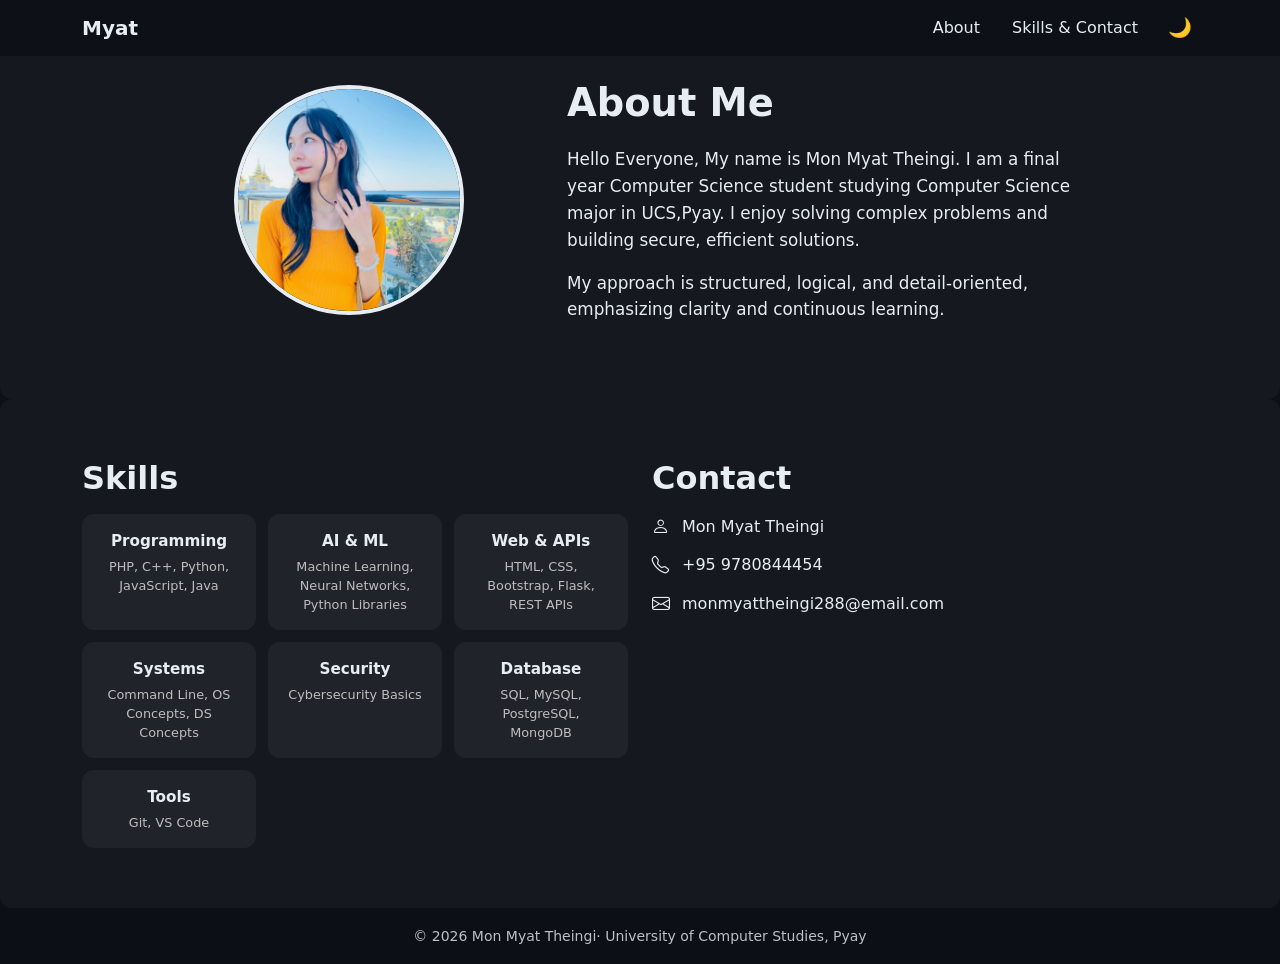
==== index.html @ f65cbb3e "Add files via upload" ====
<!DOCTYPE html>
<html lang="en">
<head>
  <meta charset="UTF-8" />
  <meta name="viewport" content="width=device-width, initial-scale=1.0"/>
  <title>Myat</title>

  <!-- Bootstrap -->
  <link href="https://cdn.jsdelivr.net/npm/bootstrap@5.3.2/dist/css/bootstrap.min.css" rel="stylesheet">

  <!-- Icons -->
  <link href="https://cdn.jsdelivr.net/npm/bootstrap-icons/font/bootstrap-icons.css" rel="stylesheet">

  <!-- Custom CSS -->
  <link rel="stylesheet" href="style.css">
</head>

<body class="dark-mode">

<!-- NAVBAR -->
<nav class="navbar navbar-expand-lg fixed-top">
  <div class="container">
    <a class="navbar-brand fw-semibold" href="#">Myat</a>

    <button class="navbar-toggler" data-bs-toggle="collapse" data-bs-target="#navMenu">
      <span class="navbar-toggler-icon"></span>
    </button>

    <div class="collapse navbar-collapse" id="navMenu">
      <ul class="navbar-nav ms-auto align-items-center gap-3">
        <li class="nav-item"><a class="nav-link" href="#about">About</a></li>
        <li class="nav-item"><a class="nav-link" href="#skills-contact">Skills & Contact</a></li>
        <li class="nav-item">
          <button class="theme-btn" id="themeToggle">🌙</button>
        </li>
      </ul>
    </div>
  </div>
</nav>

<!-- ABOUT -->
<section id="about" class="section-padding first-section subtle-section">
  <div class="container">
    <div class="row justify-content-center align-items-center g-5">
      <div class="col-md-4 text-center fade-in">
        <img 
  src="1.jpg" 
  srcset="assets/profile@2x.jpg 2x, assets/profile@3x.jpg 3x"
  alt="Profile" 
  class="profile-img">

       
      </div>

      <div class="col-md-6 fade-in delay-1">
        <h1 class="main-title">About Me</h1>
        <p class="about-text">
          Hello Everyone, My name is Mon Myat Theingi. I am a final year Computer Science student studying Computer Science major in UCS,Pyay.
          I enjoy solving complex problems and building secure, efficient solutions.
        </p>
        <p class="about-text">
          My approach is structured, logical, and detail-oriented, emphasizing clarity and continuous learning.
        </p>
      </div>
    </div>
  </div>
</section>

<!-- SKILLS + CONTACT GRID -->
<section id="skills-contact" class="section-padding subtle-section">
  <div class="container">
    <div class="row g-4">

      <!-- SKILLS GRID -->
      <div class="col-md-6 fade-in">
        <h2 class="section-title">Skills</h2>
        <div class="skills-grid mt-3">
          <div class="skill-card">Programming <br><small>PHP, C++, Python, JavaScript, Java</small></div>
          <div class="skill-card">AI & ML <br><small>Machine Learning, Neural Networks, Python Libraries</small></div>
          <div class="skill-card">Web & APIs <br><small>HTML, CSS, Bootstrap, Flask, REST APIs</small></div>
          <div class="skill-card">Systems <br><small> Command Line, OS Concepts, DS Concepts</small></div>
          <div class="skill-card">Security <br><small>Cybersecurity Basics</small></div>
          <div class="skill-card">Database <br><small>SQL, MySQL, PostgreSQL, MongoDB</small></div>
          <div class="skill-card">Tools <br><small>Git, VS Code</small></div>
        </div>
      </div>

      <!-- CONTACT -->
      <div class="col-md-6 fade-in delay-1">
        <h2 class="section-title">Contact</h2>
        <div class="contact-list mt-3">
          <div class="contact-item">
            <i class="bi bi-person"></i>
            <span>Mon Myat Theingi</span>
          </div>

          <div class="contact-item">
            <i class="bi bi-telephone"></i>
            <span>+95 9780844454</span>
          </div>

          <div class="contact-item">
            <i class="bi bi-envelope"></i>
            <span>monmyattheingi288@email.com</span>
          </div>

          <div class="contact-item">
           <!-- <i class="bi bi-linkedin"></i>
            <a href="www.linkedin.com/in/mon-myat-theingi" target="_blank">
              linkedin.com/in/myprofile
            </a> -->
          </div>
        </div>
      </div>

    </div>
  </div>
</section>

<!-- FOOTER -->
<footer class="text-center py-3">
  <small>© 2026 Mon Myat Theingi· University of Computer Studies, Pyay</small>
</footer>

<!-- JS -->
<script src="https://cdn.jsdelivr.net/npm/bootstrap@5.3.2/dist/js/bootstrap.bundle.min.js"></script>
<script src="main.js"></script>
</body>
</html>
---- style.css ----
/* ===== GLOBAL ===== */
body {
  font-family: "Segoe UI", system-ui, sans-serif;
  transition: background-color 0.3s, color 0.3s;
  scroll-behavior: smooth;
}

.section-padding { 
    padding: 60px 0;
 } /* tighter spacing */


.first-section { 
    padding-top: 120px;
 }

.main-title { font-size: 2.4rem; font-weight: 600; margin-bottom: 20px; margin-top: 20px; }
.section-title { font-size: 2rem; font-weight: 600; }
.about-text { font-size: 1.05rem; line-height: 1.6; margin-bottom: 16px; }

/* ===== NAVBAR ===== */
.navbar { transition: background-color 0.3s; }
.nav-link { font-weight: 500; text-decoration: none !important; transition: color 0.3s; }
.nav-link.active { color: #58a6ff; text-decoration: none !important; }
.theme-btn { border: none; background: transparent; font-size: 1.2rem; }
.navbar-brand { transition: color 0.3s; }

/* ===== PROFILE ===== */
.profile-img:hover { transform: scale(1.05); }
.profile-img {
  width: 230px;
  height: 230px;
  max-width: 100%;
  border-radius: 50%;
  object-fit: cover;
  border: 4px solid;
  transition: transform 0.3s;
  image-rendering: auto; /* ensures smooth scaling */
}


/* ===== SKILLS GRID ===== */
.skills-grid { display: grid; grid-template-columns: repeat(auto-fit, minmax(150px, 1fr)); gap: 12px; }
.skill-card {
  background-color: rgba(255,255,255,0.05);
  padding: 16px; border-radius: 12px; text-align: center;
  font-weight: 600; font-size: 0.95rem; transition: transform 0.3s, background-color 0.3s, box-shadow 0.3s;
  cursor: default;
}
.skill-card small { display: block; font-weight: 400; font-size: 0.8rem; margin-top: 4px; color: rgba(255,255,255,0.7); }
.skill-card:hover { transform: translateY(-5px); background-color: rgba(88,166,255,0.1); box-shadow: 0 6px 15px rgba(0,0,0,0.2); }
.light-mode .skill-card { background-color: rgba(0,0,0,0.03); }
.light-mode .skill-card small { color: rgba(0,0,0,0.7); }
.light-mode .skill-card:hover { background-color: rgba(13,110,253,0.1); }
.light-mode .skills-grid .skill-card:nth-child(6) { background-color: rgba(255,215,0,0.08); }

/* ===== CONTACT ===== */
.contact-list { display: flex; flex-direction: column; gap: 12px; }
.contact-item { display: flex; align-items: center; gap: 12px; font-size: 1rem; transition: color 0.3s; }
.contact-item i { font-size: 1.1rem; }
.contact-item a { text-decoration: none; }
.contact-item:hover { color: #58a6ff; }

/* ===== SUBTLE SECTION SEPARATOR ===== */
.subtle-section { background-color: rgba(255,255,255,0.02); border-radius: 12px; padding: 60px 0; }
.dark-mode .subtle-section { background-color: rgba(255,255,255,0.03); }

/* ===== FOOTER ===== */
footer { opacity: 0.8; }

/* ===== DARK MODE ===== */
.dark-mode { background-color: #0d1117; color: #e6edf3; }
.dark-mode .navbar, .dark-mode footer { background-color: #0d1117; border-bottom: none; }
.dark-mode .navbar .nav-link, .dark-mode .navbar .navbar-brand { color: #e6edf3; }
.dark-mode a { color: #58a6ff; }

/* ===== LIGHT MODE ===== */
.light-mode { background-color: #f8f9fa; color: #111; }
.light-mode .navbar, .light-mode footer { background-color: #ffffff; border-bottom: none; }
.light-mode .navbar .nav-link, .light-mode .navbar .navbar-brand { color: #111; }
.light-mode a { color: #0d6efd; }

/* ===== FADE-IN ===== */
.fade-in { opacity: 0; transform: translateY(20px); animation: fadeIn 1s forwards; }
.fade-in.delay-1 { animation-delay: 0.3s; }
@keyframes fadeIn { to { opacity: 1; transform: translateY(0); } }

/* ===== MOBILE: Keep Skills + Contact side by side ===== */
@media (max-width: 768px) {
  #skills-contact .row { flex-wrap: nowrap; overflow-x: auto; gap: 20px; }
  #skills-contact .col-md-6 { flex: 0 0 48%; }
  .skills-grid { grid-template-columns: repeat(auto-fit, minmax(120px, 1fr)); }
}
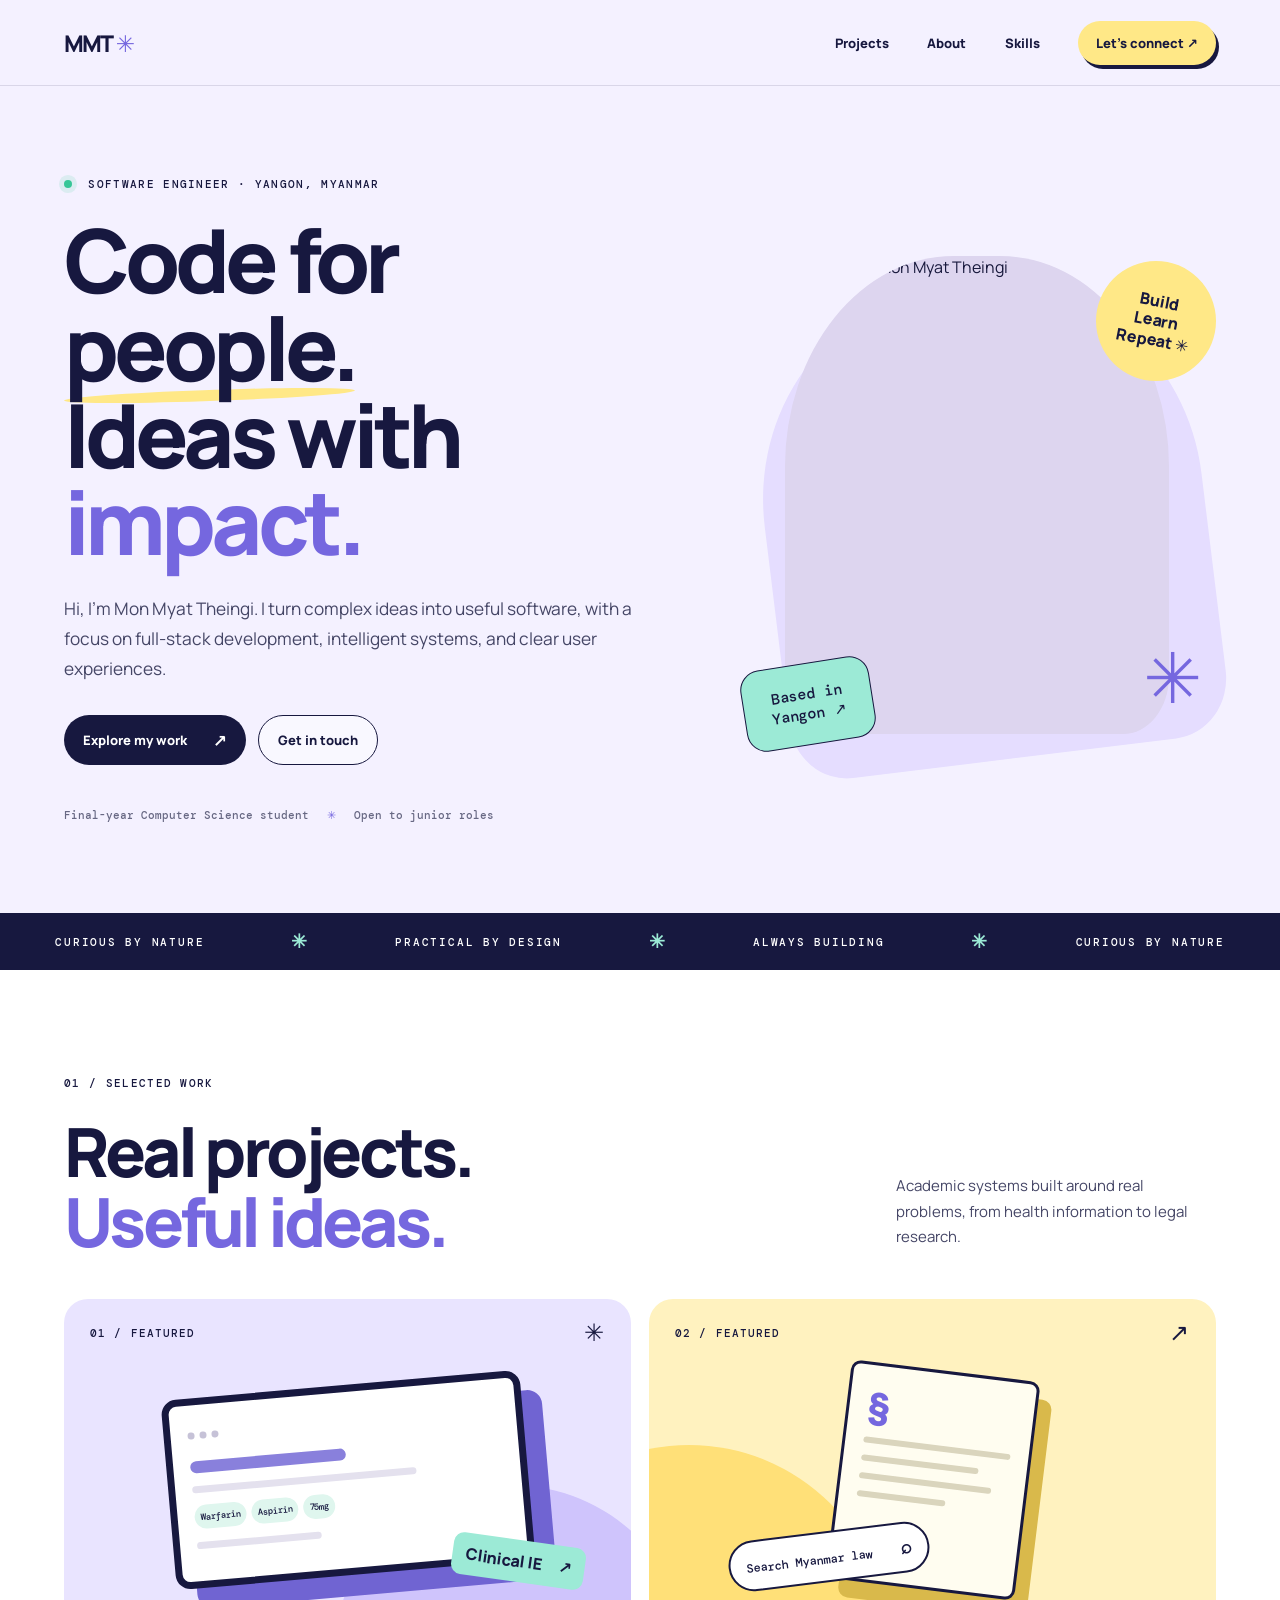
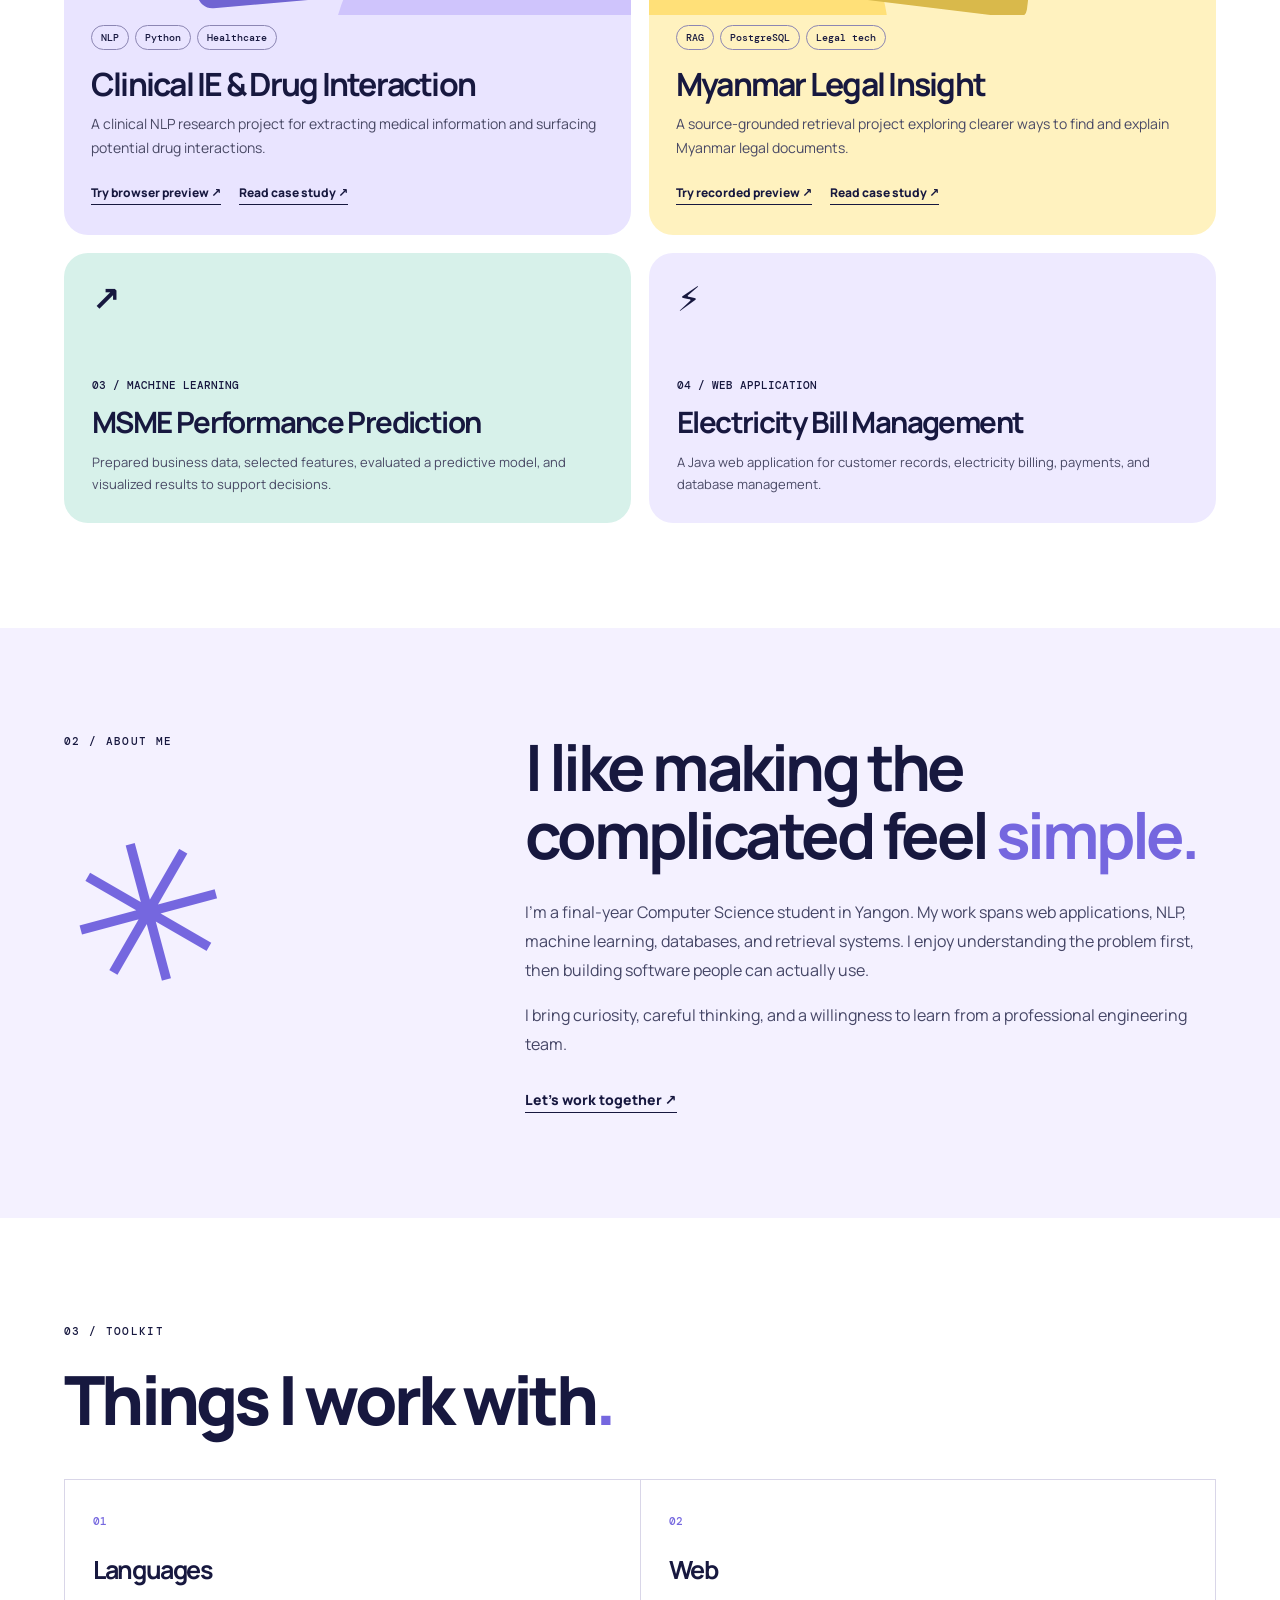
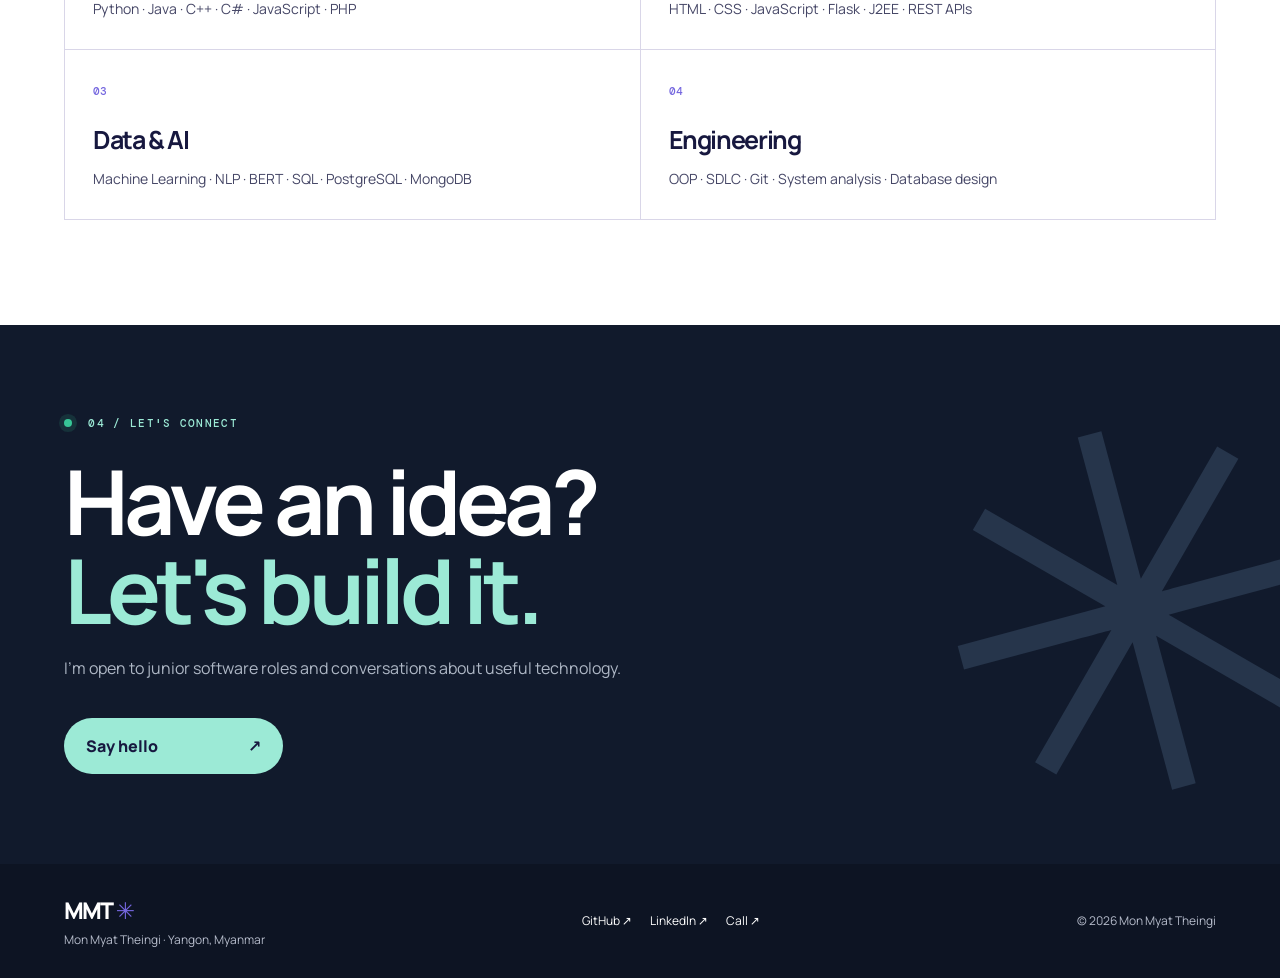
==== commit cabc3d81: "Redesign portfolio homepage and add project case studies" ====
--- a/index.html
+++ b/index.html
@@ -1,129 +1,68 @@
-<!DOCTYPE html>
-<html lang="en">
-<head>
-  <meta charset="UTF-8" />
-  <meta name="viewport" content="width=device-width, initial-scale=1.0"/>
-  <title>Myat</title>
-
-  <!-- Bootstrap -->
-  <link href="https://cdn.jsdelivr.net/npm/bootstrap@5.3.2/dist/css/bootstrap.min.css" rel="stylesheet">
-
-  <!-- Icons -->
-  <link href="https://cdn.jsdelivr.net/npm/bootstrap-icons/font/bootstrap-icons.css" rel="stylesheet">
-
-  <!-- Custom CSS -->
-  <link rel="stylesheet" href="style.css">
-</head>
-
-<body class="dark-mode">
-
-<!-- NAVBAR -->
-<nav class="navbar navbar-expand-lg fixed-top">
-  <div class="container">
-    <a class="navbar-brand fw-semibold" href="#">Myat</a>
-
-    <button class="navbar-toggler" data-bs-toggle="collapse" data-bs-target="#navMenu">
-      <span class="navbar-toggler-icon"></span>
-    </button>
-
-    <div class="collapse navbar-collapse" id="navMenu">
-      <ul class="navbar-nav ms-auto align-items-center gap-3">
-        <li class="nav-item"><a class="nav-link" href="#about">About</a></li>
-        <li class="nav-item"><a class="nav-link" href="#skills-contact">Skills & Contact</a></li>
-        <li class="nav-item">
-          <button class="theme-btn" id="themeToggle">🌙</button>
-        </li>
-      </ul>
-    </div>
-  </div>
-</nav>
-
-<!-- ABOUT -->
-<section id="about" class="section-padding first-section subtle-section">
-  <div class="container">
-    <div class="row justify-content-center align-items-center g-5">
-      <div class="col-md-4 text-center fade-in">
-        <img 
-  src="1.jpg" 
-  srcset="assets/profile@2x.jpg 2x, assets/profile@3x.jpg 3x"
-  alt="Profile" 
-  class="profile-img">
-
-       
-      </div>
-
-      <div class="col-md-6 fade-in delay-1">
-        <h1 class="main-title">About Me</h1>
-        <p class="about-text">
-          Hello Everyone, My name is Mon Myat Theingi. I am a final year Computer Science student studying Computer Science major in UCS,Pyay.
-          I enjoy solving complex problems and building secure, efficient solutions.
-        </p>
-        <p class="about-text">
-          My approach is structured, logical, and detail-oriented, emphasizing clarity and continuous learning.
-        </p>
-      </div>
-    </div>
-  </div>
-</section>
-
-<!-- SKILLS + CONTACT GRID -->
-<section id="skills-contact" class="section-padding subtle-section">
-  <div class="container">
-    <div class="row g-4">
-
-      <!-- SKILLS GRID -->
-      <div class="col-md-6 fade-in">
-        <h2 class="section-title">Skills</h2>
-        <div class="skills-grid mt-3">
-          <div class="skill-card">Programming <br><small>PHP, C++, Python, JavaScript, Java</small></div>
-          <div class="skill-card">AI & ML <br><small>Machine Learning, Neural Networks, Python Libraries</small></div>
-          <div class="skill-card">Web & APIs <br><small>HTML, CSS, Bootstrap, Flask, REST APIs</small></div>
-          <div class="skill-card">Systems <br><small> Command Line, OS Concepts, DS Concepts</small></div>
-          <div class="skill-card">Security <br><small>Cybersecurity Basics</small></div>
-          <div class="skill-card">Database <br><small>SQL, MySQL, PostgreSQL, MongoDB</small></div>
-          <div class="skill-card">Tools <br><small>Git, VS Code</small></div>
-        </div>
-      </div>
-
-      <!-- CONTACT -->
-      <div class="col-md-6 fade-in delay-1">
-        <h2 class="section-title">Contact</h2>
-        <div class="contact-list mt-3">
-          <div class="contact-item">
-            <i class="bi bi-person"></i>
-            <span>Mon Myat Theingi</span>
-          </div>
-
-          <div class="contact-item">
-            <i class="bi bi-telephone"></i>
-            <span>+95 9780844454</span>
-          </div>
-
-          <div class="contact-item">
-            <i class="bi bi-envelope"></i>
-            <span>monmyattheingi288@email.com</span>
-          </div>
-
-          <div class="contact-item">
-           <!-- <i class="bi bi-linkedin"></i>
-            <a href="www.linkedin.com/in/mon-myat-theingi" target="_blank">
-              linkedin.com/in/myprofile
-            </a> -->
-          </div>
-        </div>
-      </div>
-
-    </div>
-  </div>
-</section>
-
-<!-- FOOTER -->
-<footer class="text-center py-3">
-  <small>© 2026 Mon Myat Theingi· University of Computer Studies, Pyay</small>
-</footer>
-
-<!-- JS -->
-<script src="https://cdn.jsdelivr.net/npm/bootstrap@5.3.2/dist/js/bootstrap.bundle.min.js"></script>
-<script src="main.js"></script>
-</body>
-</html>
+<!doctype html>
+<html lang="en">
+<head>
+  <meta charset="utf-8">
+  <meta name="viewport" content="width=device-width, initial-scale=1">
+  <meta name="description" content="Mon Myat Theingi is a software engineer in Yangon building thoughtful web and AI projects.">
+  <meta name="theme-color" content="#f4f1ff">
+  <title>Mon Myat Theingi | Software Engineer</title>
+  <link rel="preconnect" href="https://fonts.googleapis.com">
+  <link rel="preconnect" href="https://fonts.gstatic.com" crossorigin>
+  <link href="https://fonts.googleapis.com/css2?family=DM+Mono:wght@400;500&family=Manrope:wght@400;500;600;700;800&display=swap" rel="stylesheet">
+  <link rel="stylesheet" href="style.css">
+</head>
+<body>
+  <a class="skip-link" href="#main">Skip to content</a>
+  <header class="site-header" id="top">
+    <a class="logo" href="#top" aria-label="Mon Myat Theingi, home">MMT<span>✳</span></a>
+    <button class="menu-button" type="button" aria-expanded="false" aria-controls="site-nav">Menu <span aria-hidden="true">☰</span></button>
+    <nav id="site-nav" aria-label="Main navigation">
+      <a href="#projects">Projects</a><a href="#about">About</a><a href="#skills">Skills</a>
+      <a href="#contact" class="nav-contact">Let's connect <span aria-hidden="true">↗</span></a>
+    </nav>
+  </header>
+  <main id="main">
+    <section class="hero" aria-labelledby="hero-title">
+      <div class="hero-copy reveal">
+        <p class="eyebrow"><span class="status-dot"></span> Software engineer · Yangon, Myanmar</p>
+        <h1 id="hero-title">Code for <span class="highlight">people.</span><br>Ideas with <span class="outline">impact.</span></h1>
+        <p class="hero-intro">Hi, I'm Mon Myat Theingi. I turn complex ideas into useful software, with a focus on full-stack development, intelligent systems, and clear user experiences.</p>
+        <div class="hero-actions"><a class="button button-dark" href="#projects">Explore my work <span aria-hidden="true">↗</span></a><a class="button button-light" href="mailto:monmyattheingi288@gmail.com">Get in touch</a></div>
+        <div class="hero-meta"><span>Final-year Computer Science student</span><span>Open to junior roles</span></div>
+      </div>
+      <div class="hero-visual reveal">
+        <div class="portrait-backdrop"></div><div class="portrait-card"><img src="assets/profile.jpg" alt="Portrait of Mon Myat Theingi"></div>
+        <div class="hero-sticker sticker-top" aria-hidden="true">Build<br>Learn<br>Repeat ✳</div>
+        <div class="hero-sticker sticker-bottom" aria-hidden="true">Based in<br>Yangon ↗</div>
+        <span class="hero-sparkle" aria-hidden="true">✳</span>
+      </div>
+    </section>
+    <div class="ticker" aria-hidden="true"><span>CURIOUS BY NATURE</span><b>✳</b><span>PRACTICAL BY DESIGN</span><b>✳</b><span>ALWAYS BUILDING</span><b>✳</b><span>CURIOUS BY NATURE</span></div>
+    <section class="section projects-section" id="projects" aria-labelledby="projects-title">
+      <div class="section-head reveal"><div><p class="eyebrow">01 / Selected work</p><h2 id="projects-title">Real projects.<br><span>Useful ideas.</span></h2></div><p>Academic systems built around real problems, from health information to legal research.</p></div>
+      <div class="project-grid">
+        <article class="project-card project-clinical reveal">
+          <div class="project-top"><span>01 / Featured</span><span class="project-symbol" aria-hidden="true">✳</span></div>
+          <div class="project-art clinical-art" aria-hidden="true"><div class="art-window"><span></span><span></span><span></span><div class="art-line wide"></div><div class="art-line"></div><div class="art-pills"><i>Warfarin</i><i>Aspirin</i><i>75mg</i></div><div class="art-line short"></div></div><div class="art-badge">Clinical IE <b>↗</b></div></div>
+          <div class="project-copy"><div class="project-tags"><span>NLP</span><span>Python</span><span>Healthcare</span></div><h3>Clinical IE &amp; Drug Interaction</h3><p>A clinical NLP research project for extracting medical information and surfacing potential drug interactions.</p><div class="project-links"><a href="projects/clinical/index.html">Try browser preview ↗</a><a href="clinical-ie.html">Read case study ↗</a></div></div>
+        </article>
+        <article class="project-card project-legal reveal">
+          <div class="project-top"><span>02 / Featured</span><span class="project-symbol" aria-hidden="true">↗</span></div>
+          <div class="project-art legal-art" aria-hidden="true"><div class="legal-paper"><span>§</span><div></div><div></div><div></div><div></div></div><div class="legal-search">Search Myanmar law <b>⌕</b></div></div>
+          <div class="project-copy"><div class="project-tags"><span>RAG</span><span>PostgreSQL</span><span>Legal tech</span></div><h3>Myanmar Legal Insight</h3><p>A source-grounded retrieval project exploring clearer ways to find and explain Myanmar legal documents.</p><div class="project-links"><a href="projects/legal/index.html">Try recorded preview ↗</a><a href="legal-insight.html">Read case study ↗</a></div></div>
+        </article>
+        <article class="project-card project-small project-msme reveal"><div class="small-icon" aria-hidden="true">↗</div><div><span class="small-number">03 / Machine learning</span><h3>MSME Performance Prediction</h3><p>Prepared business data, selected features, evaluated a predictive model, and visualized results to support decisions.</p></div></article>
+        <article class="project-card project-small project-electric reveal"><div class="small-icon" aria-hidden="true">⚡</div><div><span class="small-number">04 / Web application</span><h3>Electricity Bill Management</h3><p>A Java web application for customer records, electricity billing, payments, and database management.</p></div></article>
+      </div>
+    </section>
+    <section class="section about-section" id="about" aria-labelledby="about-title">
+      <div class="about-label reveal"><p class="eyebrow">02 / About me</p><span class="about-asterisk" aria-hidden="true">✳</span></div>
+      <div class="about-copy reveal"><h2 id="about-title">I like making the complicated feel <em>simple.</em></h2><p>I'm a final-year Computer Science student in Yangon. My work spans web applications, NLP, machine learning, databases, and retrieval systems. I enjoy understanding the problem first, then building software people can actually use.</p><p>I bring curiosity, careful thinking, and a willingness to learn from a professional engineering team.</p><a href="mailto:monmyattheingi288@gmail.com" class="text-link">Let's work together <span aria-hidden="true">↗</span></a></div>
+    </section>
+    <section class="section skills-section" id="skills" aria-labelledby="skills-title"><div class="skills-head reveal"><p class="eyebrow">03 / Toolkit</p><h2 id="skills-title">Things I work with<span>.</span></h2></div><div class="skills-grid reveal"><div><span>01</span><h3>Languages</h3><p>Python · Java · C++ · C# · JavaScript · PHP</p></div><div><span>02</span><h3>Web</h3><p>HTML · CSS · JavaScript · Flask · J2EE · REST APIs</p></div><div><span>03</span><h3>Data &amp; AI</h3><p>Machine Learning · NLP · BERT · SQL · PostgreSQL · MongoDB</p></div><div><span>04</span><h3>Engineering</h3><p>OOP · SDLC · Git · System analysis · Database design</p></div></div></section>
+    <section class="contact-section" id="contact" aria-labelledby="contact-title"><div class="contact-content reveal"><p class="eyebrow"><span class="status-dot"></span> 04 / Let's connect</p><h2 id="contact-title">Have an idea?<br><span>Let's build it.</span></h2><p>I'm open to junior software roles and conversations about useful technology.</p><a class="contact-button" href="mailto:monmyattheingi288@gmail.com">Say hello <span aria-hidden="true">↗</span></a></div><span class="contact-decoration" aria-hidden="true">✳</span></section>
+  </main>
+  <footer><div><a class="footer-logo" href="#top">MMT<span>✳</span></a><p>Mon Myat Theingi · Yangon, Myanmar</p></div><div class="footer-links"><a href="https://github.com/Monmyattheingi" target="_blank" rel="noopener noreferrer">GitHub ↗</a><a href="https://www.linkedin.com/in/mon-myat-theingi/" target="_blank" rel="noopener noreferrer">LinkedIn ↗</a><a href="tel:+959780844454">Call ↗</a></div><span>© 2026 Mon Myat Theingi</span></footer>
+  <script src="main.js"></script>
+</body>
+</html>
--- a/style.css
+++ b/style.css
@@ -1,93 +1,123 @@
-/* ===== GLOBAL ===== */
-body {
-  font-family: "Segoe UI", system-ui, sans-serif;
-  transition: background-color 0.3s, color 0.3s;
-  scroll-behavior: smooth;
-}
-
-.section-padding { 
-    padding: 60px 0;
- } /* tighter spacing */
-
-
-.first-section { 
-    padding-top: 120px;
- }
-
-.main-title { font-size: 2.4rem; font-weight: 600; margin-bottom: 20px; margin-top: 20px; }
-.section-title { font-size: 2rem; font-weight: 600; }
-.about-text { font-size: 1.05rem; line-height: 1.6; margin-bottom: 16px; }
-
-/* ===== NAVBAR ===== */
-.navbar { transition: background-color 0.3s; }
-.nav-link { font-weight: 500; text-decoration: none !important; transition: color 0.3s; }
-.nav-link.active { color: #58a6ff; text-decoration: none !important; }
-.theme-btn { border: none; background: transparent; font-size: 1.2rem; }
-.navbar-brand { transition: color 0.3s; }
-
-/* ===== PROFILE ===== */
-.profile-img:hover { transform: scale(1.05); }
-.profile-img {
-  width: 230px;
-  height: 230px;
-  max-width: 100%;
-  border-radius: 50%;
-  object-fit: cover;
-  border: 4px solid;
-  transition: transform 0.3s;
-  image-rendering: auto; /* ensures smooth scaling */
-}
-
-
-/* ===== SKILLS GRID ===== */
-.skills-grid { display: grid; grid-template-columns: repeat(auto-fit, minmax(150px, 1fr)); gap: 12px; }
-.skill-card {
-  background-color: rgba(255,255,255,0.05);
-  padding: 16px; border-radius: 12px; text-align: center;
-  font-weight: 600; font-size: 0.95rem; transition: transform 0.3s, background-color 0.3s, box-shadow 0.3s;
-  cursor: default;
-}
-.skill-card small { display: block; font-weight: 400; font-size: 0.8rem; margin-top: 4px; color: rgba(255,255,255,0.7); }
-.skill-card:hover { transform: translateY(-5px); background-color: rgba(88,166,255,0.1); box-shadow: 0 6px 15px rgba(0,0,0,0.2); }
-.light-mode .skill-card { background-color: rgba(0,0,0,0.03); }
-.light-mode .skill-card small { color: rgba(0,0,0,0.7); }
-.light-mode .skill-card:hover { background-color: rgba(13,110,253,0.1); }
-.light-mode .skills-grid .skill-card:nth-child(6) { background-color: rgba(255,215,0,0.08); }
-
-/* ===== CONTACT ===== */
-.contact-list { display: flex; flex-direction: column; gap: 12px; }
-.contact-item { display: flex; align-items: center; gap: 12px; font-size: 1rem; transition: color 0.3s; }
-.contact-item i { font-size: 1.1rem; }
-.contact-item a { text-decoration: none; }
-.contact-item:hover { color: #58a6ff; }
-
-/* ===== SUBTLE SECTION SEPARATOR ===== */
-.subtle-section { background-color: rgba(255,255,255,0.02); border-radius: 12px; padding: 60px 0; }
-.dark-mode .subtle-section { background-color: rgba(255,255,255,0.03); }
-
-/* ===== FOOTER ===== */
-footer { opacity: 0.8; }
-
-/* ===== DARK MODE ===== */
-.dark-mode { background-color: #0d1117; color: #e6edf3; }
-.dark-mode .navbar, .dark-mode footer { background-color: #0d1117; border-bottom: none; }
-.dark-mode .navbar .nav-link, .dark-mode .navbar .navbar-brand { color: #e6edf3; }
-.dark-mode a { color: #58a6ff; }
-
-/* ===== LIGHT MODE ===== */
-.light-mode { background-color: #f8f9fa; color: #111; }
-.light-mode .navbar, .light-mode footer { background-color: #ffffff; border-bottom: none; }
-.light-mode .navbar .nav-link, .light-mode .navbar .navbar-brand { color: #111; }
-.light-mode a { color: #0d6efd; }
-
-/* ===== FADE-IN ===== */
-.fade-in { opacity: 0; transform: translateY(20px); animation: fadeIn 1s forwards; }
-.fade-in.delay-1 { animation-delay: 0.3s; }
-@keyframes fadeIn { to { opacity: 1; transform: translateY(0); } }
-
-/* ===== MOBILE: Keep Skills + Contact side by side ===== */
-@media (max-width: 768px) {
-  #skills-contact .row { flex-wrap: nowrap; overflow-x: auto; gap: 20px; }
-  #skills-contact .col-md-6 { flex: 0 0 48%; }
-  .skills-grid { grid-template-columns: repeat(auto-fit, minmax(120px, 1fr)); }
-}
+:root{--ink:#17183f;--navy:#111a2c;--purple:#7567df;--lilac:#f4f1ff;--lavender:#e5ddff;--mint:#9cead6;--yellow:#ffe887;--line:#d9d6e8;--white:#fff;--body:#454666}
+*{box-sizing:border-box}
+html{scroll-behavior:smooth}
+body{margin:0;background:var(--lilac);color:var(--ink);font-family:Manrope,system-ui,sans-serif}
+a{color:inherit}
+button{font:inherit}
+::selection{background:var(--yellow);color:var(--ink)}
+.skip-link{position:absolute;left:-10000px;top:10px;z-index:100;background:var(--yellow);padding:10px 15px}
+.skip-link:focus{left:10px}
+:focus-visible{outline:3px solid var(--purple);outline-offset:4px}
+.site-header{height:86px;padding:0 clamp(22px,5vw,84px);display:flex;align-items:center;justify-content:space-between;border-bottom:1px solid var(--line);background:var(--lilac);position:relative;z-index:20}
+.logo,.footer-logo{font-size:23px;font-weight:800;letter-spacing:-.09em;text-decoration:none}
+.logo span,.footer-logo span{color:var(--purple);margin-left:4px}
+.site-header nav{display:flex;align-items:center;gap:clamp(22px,3vw,48px)}
+.site-header nav a{font-size:13px;font-weight:800;text-decoration:none}
+.site-header nav a:hover,.footer-links a:hover{color:var(--purple)}
+.site-header .nav-contact{background:var(--yellow);padding:13px 18px;border-radius:100px;box-shadow:3px 4px 0 var(--ink)}
+.site-header .nav-contact:hover{color:var(--ink);transform:translateY(-2px)}
+.menu-button{display:none;border:1px solid var(--ink);border-radius:100px;background:transparent;padding:8px 13px;font-weight:800}
+.hero{min-height:680px;padding:clamp(60px,7vw,110px) clamp(22px,5vw,84px) 88px;display:grid;grid-template-columns:minmax(0,1.13fr) minmax(350px,.87fr);gap:clamp(36px,5vw,90px);align-items:center;overflow:hidden}
+.eyebrow{font:500 11px/1.5 "DM Mono",monospace;text-transform:uppercase;letter-spacing:.12em;margin:0 0 24px}
+.status-dot{width:8px;height:8px;border-radius:50%;background:#37c697;display:inline-block;margin-right:8px;box-shadow:0 0 0 5px #37c69722}
+h1,h2,h3,p{margin-top:0}
+h1,h2,h3{letter-spacing:-.055em}
+h1{font-size:clamp(58px,6.9vw,112px);line-height:.99;font-weight:800;margin:0 0 28px;max-width:980px}
+.highlight{position:relative;white-space:nowrap;z-index:0}
+.highlight:after{content:"";position:absolute;height:.13em;background:var(--yellow);left:0;right:0;bottom:.06em;transform:rotate(-2deg);z-index:-1;border-radius:100%}
+.outline{color:var(--purple)}
+.hero-intro{font-size:clamp(16px,1.35vw,19px);line-height:1.75;max-width:650px;color:var(--body);margin-bottom:31px}
+.hero-actions{display:flex;gap:12px;flex-wrap:wrap}
+.button{min-height:50px;padding:13px 19px;display:inline-flex;align-items:center;gap:26px;border-radius:100px;font-size:13px;font-weight:800;text-decoration:none;transition:transform .2s,background .2s}
+.button:hover,.contact-button:hover{transform:translateY(-3px)}
+.button-dark{background:var(--ink);color:white}
+.button-dark span{font-size:17px}
+.button-light{border:1px solid var(--ink);background:#ffffff88}
+.hero-meta{margin-top:42px;display:flex;gap:18px;flex-wrap:wrap;font:500 11px/1.6 "DM Mono",monospace;color:#686984}
+.hero-meta span+span:before{content:"✳";color:var(--purple);margin-right:18px}
+.hero-visual{position:relative;min-height:520px;max-width:580px;width:100%;justify-self:end}
+.portrait-backdrop{position:absolute;inset:9% 2% 0 5%;background:var(--lavender);border-radius:45% 45% 13% 13%;transform:rotate(-7deg)}
+.portrait-card{position:absolute;inset:3% 10% 5% 9%;overflow:hidden;border-radius:44% 44% 12% 12%;background:#ddd5ef}
+.portrait-card img{width:100%;height:100%;object-fit:cover;object-position:center 38%;filter:saturate(.92)}
+.hero-sticker{position:absolute;z-index:2;display:grid;place-content:center;text-align:center;font-weight:800;line-height:1.2}
+.sticker-top{right:0;top:4%;width:120px;height:120px;background:var(--yellow);border-radius:50%;transform:rotate(11deg);font-size:16px}
+.sticker-bottom{left:0;bottom:3%;width:130px;height:82px;border:1px solid var(--ink);border-radius:20px;background:var(--mint);transform:rotate(-9deg);font:500 15px/1.35 "DM Mono",monospace}
+.hero-sparkle{position:absolute;bottom:7%;right:3%;font-size:70px;color:var(--purple)}
+.ticker{min-height:57px;padding:15px 24px;background:var(--ink);color:white;display:flex;justify-content:space-around;gap:24px;align-items:center;white-space:nowrap;overflow:hidden;font:500 11px "DM Mono",monospace;letter-spacing:.16em}
+.ticker b{font-size:19px;color:var(--mint)}
+.section{padding:105px clamp(22px,5vw,84px)}
+.projects-section{background:#fff}
+.section-head{display:flex;justify-content:space-between;align-items:end;gap:30px;margin-bottom:42px}
+.section-head h2,.skills-head h2{font-size:clamp(46px,5.3vw,80px);line-height:1.04;margin:0;font-weight:800}
+.section-head h2 span{color:var(--purple)}
+.section-head>p{max-width:320px;font-size:15px;line-height:1.7;color:var(--body);margin:0 0 7px}
+.project-grid{display:grid;grid-template-columns:repeat(2,minmax(0,1fr));gap:18px}
+.project-card{border-radius:24px;overflow:hidden;min-width:0}
+.project-clinical{background:#e9e4ff}
+.project-legal{background:#fff2bf}
+.project-top{display:flex;justify-content:space-between;align-items:center;padding:22px 26px 0;font:500 11px "DM Mono",monospace;text-transform:uppercase;letter-spacing:.1em}
+.project-symbol{font-size:24px;line-height:1}
+.project-art{height:270px;position:relative;display:grid;place-items:center;overflow:hidden}
+.clinical-art:before{content:"";position:absolute;width:360px;height:360px;background:#cfc4fc;border-radius:50%;bottom:-230px;right:-60px}
+.art-window{width:min(68%,360px);height:190px;padding:17px;background:#fff;border:7px solid var(--ink);border-radius:15px;box-shadow:20px 21px 0 #7064d2;transform:rotate(-5deg)}
+.art-window>span{width:7px;height:7px;border-radius:50%;display:inline-block;background:#c6c2d7;margin-right:5px}
+.art-line{height:7px;background:#e4e1ee;border-radius:8px;width:72%;margin-top:13px}
+.art-line.wide{height:12px;width:50%;background:#8980dc;margin-top:17px}
+.art-line.short{width:40%}
+.art-pills{display:flex;gap:5px;flex-wrap:wrap;margin-top:12px}
+.art-pills i{font:500 9px "DM Mono",monospace;background:#dff6ee;border-radius:100px;padding:6px;font-style:normal}
+.art-badge{position:absolute;right:8%;bottom:12%;padding:10px 13px;border-radius:10px;background:var(--mint);font-weight:800;transform:rotate(8deg)}
+.art-badge b{margin-left:14px}
+.legal-art:before{content:"";position:absolute;width:400px;height:400px;border-radius:50%;background:#ffe078;left:-160px;bottom:-230px}
+.legal-paper{width:190px;height:220px;background:#fffdf0;border:3px solid var(--ink);border-radius:10px;box-shadow:14px 17px 0 #d9b94b;transform:rotate(7deg);padding:18px}
+.legal-paper span{font:800 42px/1 Manrope;color:var(--purple)}
+.legal-paper div{height:6px;border-radius:10px;background:#dad5bd;margin-top:12px}
+.legal-paper div:nth-of-type(2){width:80%}.legal-paper div:nth-of-type(3){width:90%}.legal-paper div:nth-of-type(4){width:60%}
+.legal-search{position:absolute;left:14%;bottom:12%;border:2px solid var(--ink);border-radius:100px;padding:11px 16px;background:white;font:500 12px "DM Mono",monospace;transform:rotate(-7deg)}
+.legal-search b{margin-left:22px;font-size:19px}
+.project-copy{padding:10px 27px 30px}
+.project-tags{display:flex;gap:6px;flex-wrap:wrap;margin-bottom:16px}
+.project-tags span{border:1px solid #8c86b3;border-radius:100px;padding:5px 9px;font:500 10px "DM Mono",monospace}
+.project-copy h3{font-size:clamp(27px,2.5vw,39px);line-height:1.14;margin-bottom:10px}
+.project-copy p{color:#494965;font-size:14px;line-height:1.7;max-width:550px}
+.project-links{display:flex;gap:18px;flex-wrap:wrap;margin-top:24px}
+.project-links a,.text-link{font-size:12px;font-weight:800;text-decoration:none;border-bottom:1px solid currentColor;padding-bottom:3px}
+.project-links a:hover,.text-link:hover{color:var(--purple)}
+.project-small{min-height:270px;padding:28px;display:flex;flex-direction:column;justify-content:space-between}
+.project-msme{background:#d7f1ea}.project-electric{background:#eeeaff}
+.small-icon{font-size:34px;font-weight:800;line-height:1}
+.small-number{font:500 11px "DM Mono",monospace;text-transform:uppercase}
+.project-small h3{font-size:clamp(24px,2.3vw,34px);line-height:1.16;margin:11px 0}
+.project-small p{font-size:13px;line-height:1.7;color:#494965;max-width:550px;margin:0}
+.about-section{display:grid;grid-template-columns:1fr 2fr;gap:10%;background:#f4f1ff}
+.about-asterisk{display:block;font-size:clamp(110px,15vw,230px);color:var(--purple);line-height:1;margin-top:40px;transform:rotate(-15deg)}
+.about-copy h2{font-size:clamp(42px,5vw,78px);line-height:1.06;margin:0 0 30px}
+.about-copy h2 em{font-style:normal;color:var(--purple)}
+.about-copy p{color:var(--body);line-height:1.8;font-size:16px;max-width:690px}
+.text-link{display:inline-block;margin-top:16px;font-size:14px}
+.skills-section{background:#fff}
+.skills-head h2 span{color:var(--purple)}
+.skills-grid{display:grid;grid-template-columns:repeat(2,1fr);margin-top:45px;border-top:1px solid var(--line);border-left:1px solid var(--line)}
+.skills-grid>div{padding:28px;border-right:1px solid var(--line);border-bottom:1px solid var(--line)}
+.skills-grid span{font:500 11px "DM Mono",monospace;color:var(--purple)}
+.skills-grid h3{font-size:25px;margin:22px 0 10px}
+.skills-grid p{font-size:14px;line-height:1.7;color:var(--body);margin:0}
+.contact-section{min-height:480px;padding:90px clamp(22px,5vw,84px);background:var(--navy);color:white;position:relative;overflow:hidden}
+.contact-content{position:relative;z-index:2}
+.contact-section .eyebrow{color:var(--mint)}
+.contact-section h2{font-size:clamp(60px,7vw,108px);line-height:1;margin:0 0 20px}
+.contact-section h2 span{color:var(--mint)}
+.contact-section p:not(.eyebrow){color:#aeb7c5;line-height:1.7}
+.contact-button{display:inline-flex;align-items:center;gap:90px;background:var(--mint);border-radius:100px;padding:17px 22px;color:var(--ink);font-weight:800;text-decoration:none;margin-top:20px;transition:transform .2s}
+.contact-decoration{position:absolute;right:-5%;top:5%;font-size:500px;line-height:1;color:#26354b;transform:rotate(-15deg)}
+footer{padding:30px clamp(22px,5vw,84px);display:flex;justify-content:space-between;align-items:center;gap:30px;background:#0d1423;color:#b5bbca;font-size:12px}
+footer p{margin:5px 0 0}
+.footer-logo{color:white}
+.footer-links{display:flex;gap:18px;flex-wrap:wrap}
+.footer-links a{color:white;text-decoration:none}
+.js-ready .reveal{opacity:0;transform:translateY(20px);transition:opacity .65s,transform .65s}
+.js-ready .reveal.visible{opacity:1;transform:none}
+@media(max-width:1050px){.hero{grid-template-columns:1fr 400px}.hero-visual{min-height:460px}.hero-meta{margin-top:25px}.project-art{height:230px}}
+@media(max-width:800px){.site-header{height:70px}.menu-button{display:block}.site-header nav{display:none;position:absolute;left:0;right:0;top:70px;background:var(--lilac);border-bottom:1px solid var(--line);padding:20px 24px;flex-direction:column;align-items:stretch;gap:18px}.site-header nav.open{display:flex}.site-header .nav-contact{align-self:flex-start}.hero{grid-template-columns:1fr;padding-top:55px}.hero-visual{justify-self:center;width:min(100%,500px)}.section-head{align-items:start;flex-direction:column}.project-grid{grid-template-columns:1fr}.project-art{height:280px}.about-section{grid-template-columns:1fr;gap:30px}.about-asterisk{font-size:100px;margin:0}.contact-decoration{font-size:350px;right:-20%;top:25%}}
+@media(max-width:560px){h1{font-size:clamp(48px,12vw,70px)}.hero{padding-bottom:55px}.hero-visual{min-height:370px}.sticker-top{width:95px;height:95px;font-size:13px}.sticker-bottom{width:105px;height:70px;font-size:12px}.hero-sparkle{font-size:45px}.hero-meta{display:block}.hero-meta span{display:block}.hero-meta span+span:before{margin-right:8px}.section{padding-top:70px;padding-bottom:70px}.section-head h2,.skills-head h2{font-size:48px}.skills-grid{grid-template-columns:1fr}.project-art{height:220px}.art-window{width:70%;height:160px}.project-copy h3{font-size:29px}.contact-section{min-height:420px;padding-top:70px;padding-bottom:70px}.contact-section h2{font-size:55px}footer{align-items:flex-start;flex-direction:column}}
+@media(prefers-reduced-motion:reduce){html{scroll-behavior:auto}.reveal{opacity:1;transform:none;transition:none}.button,.contact-button{transition:none}}
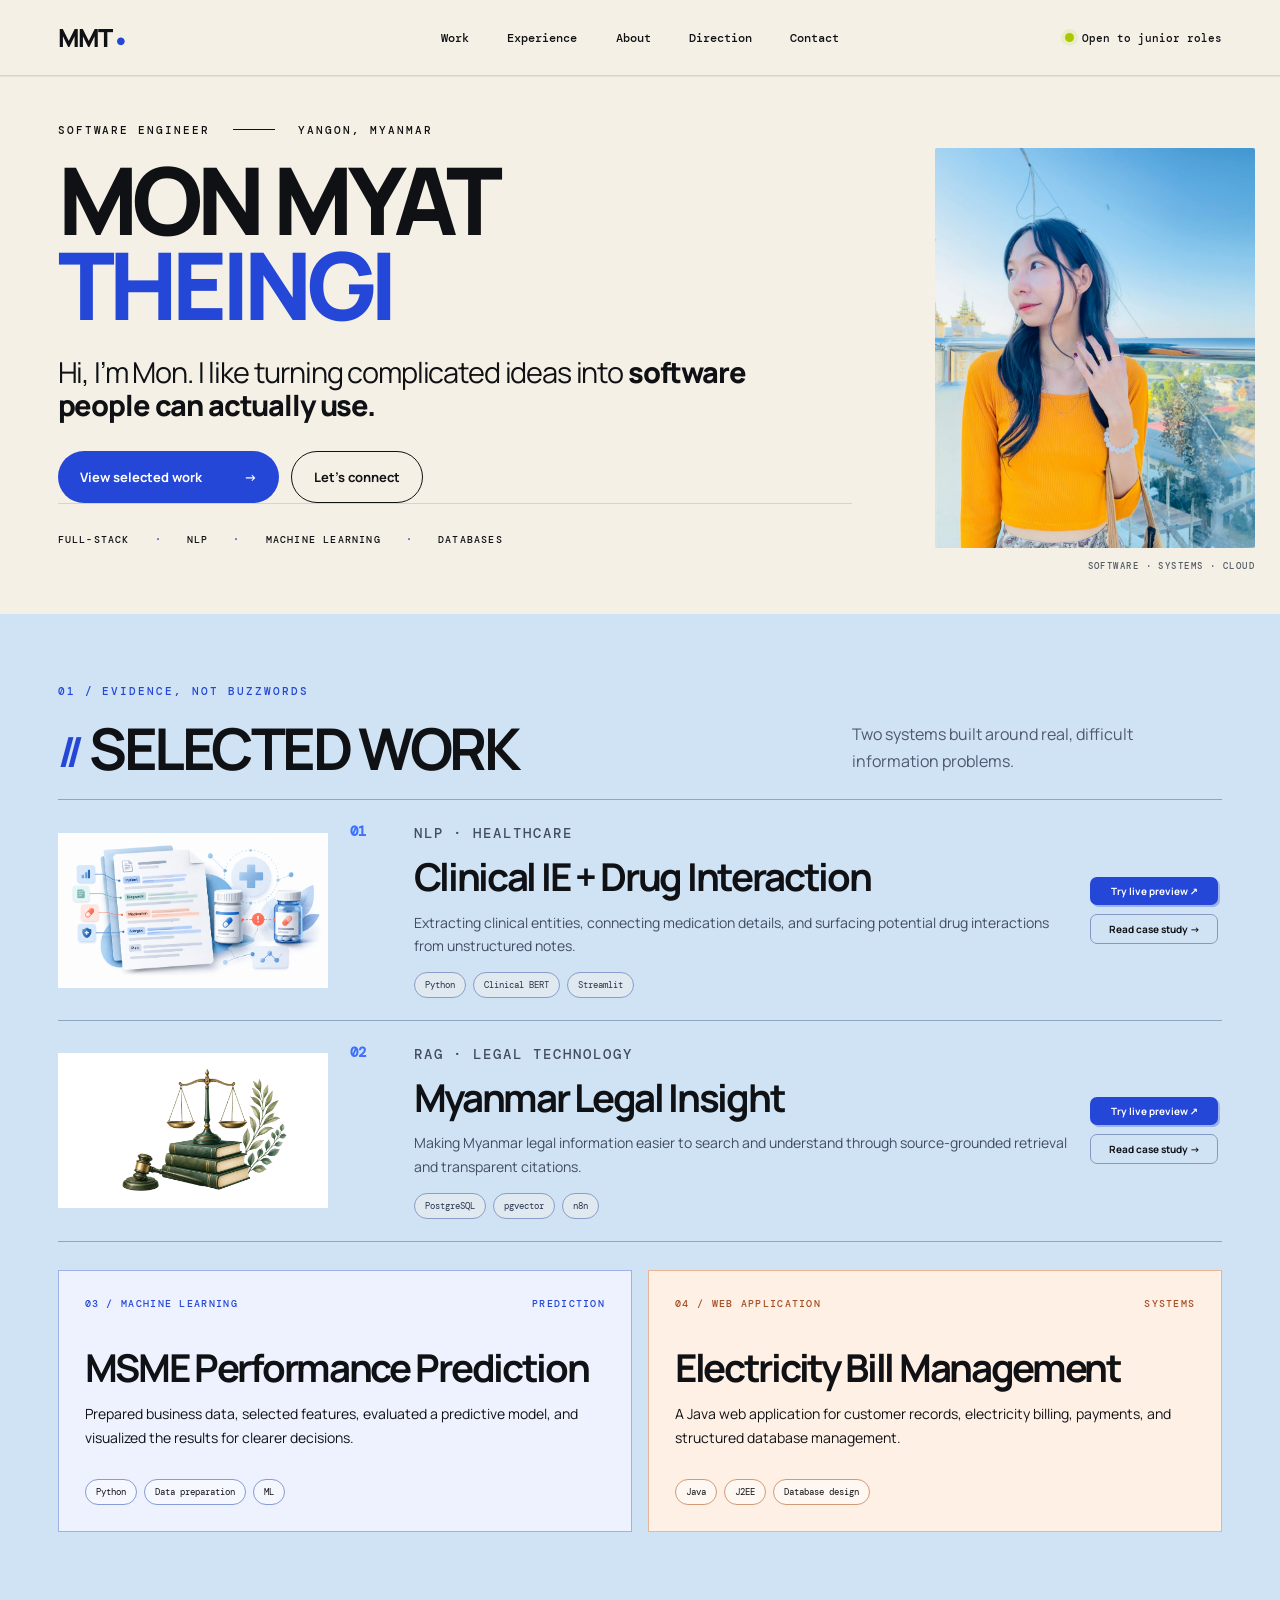
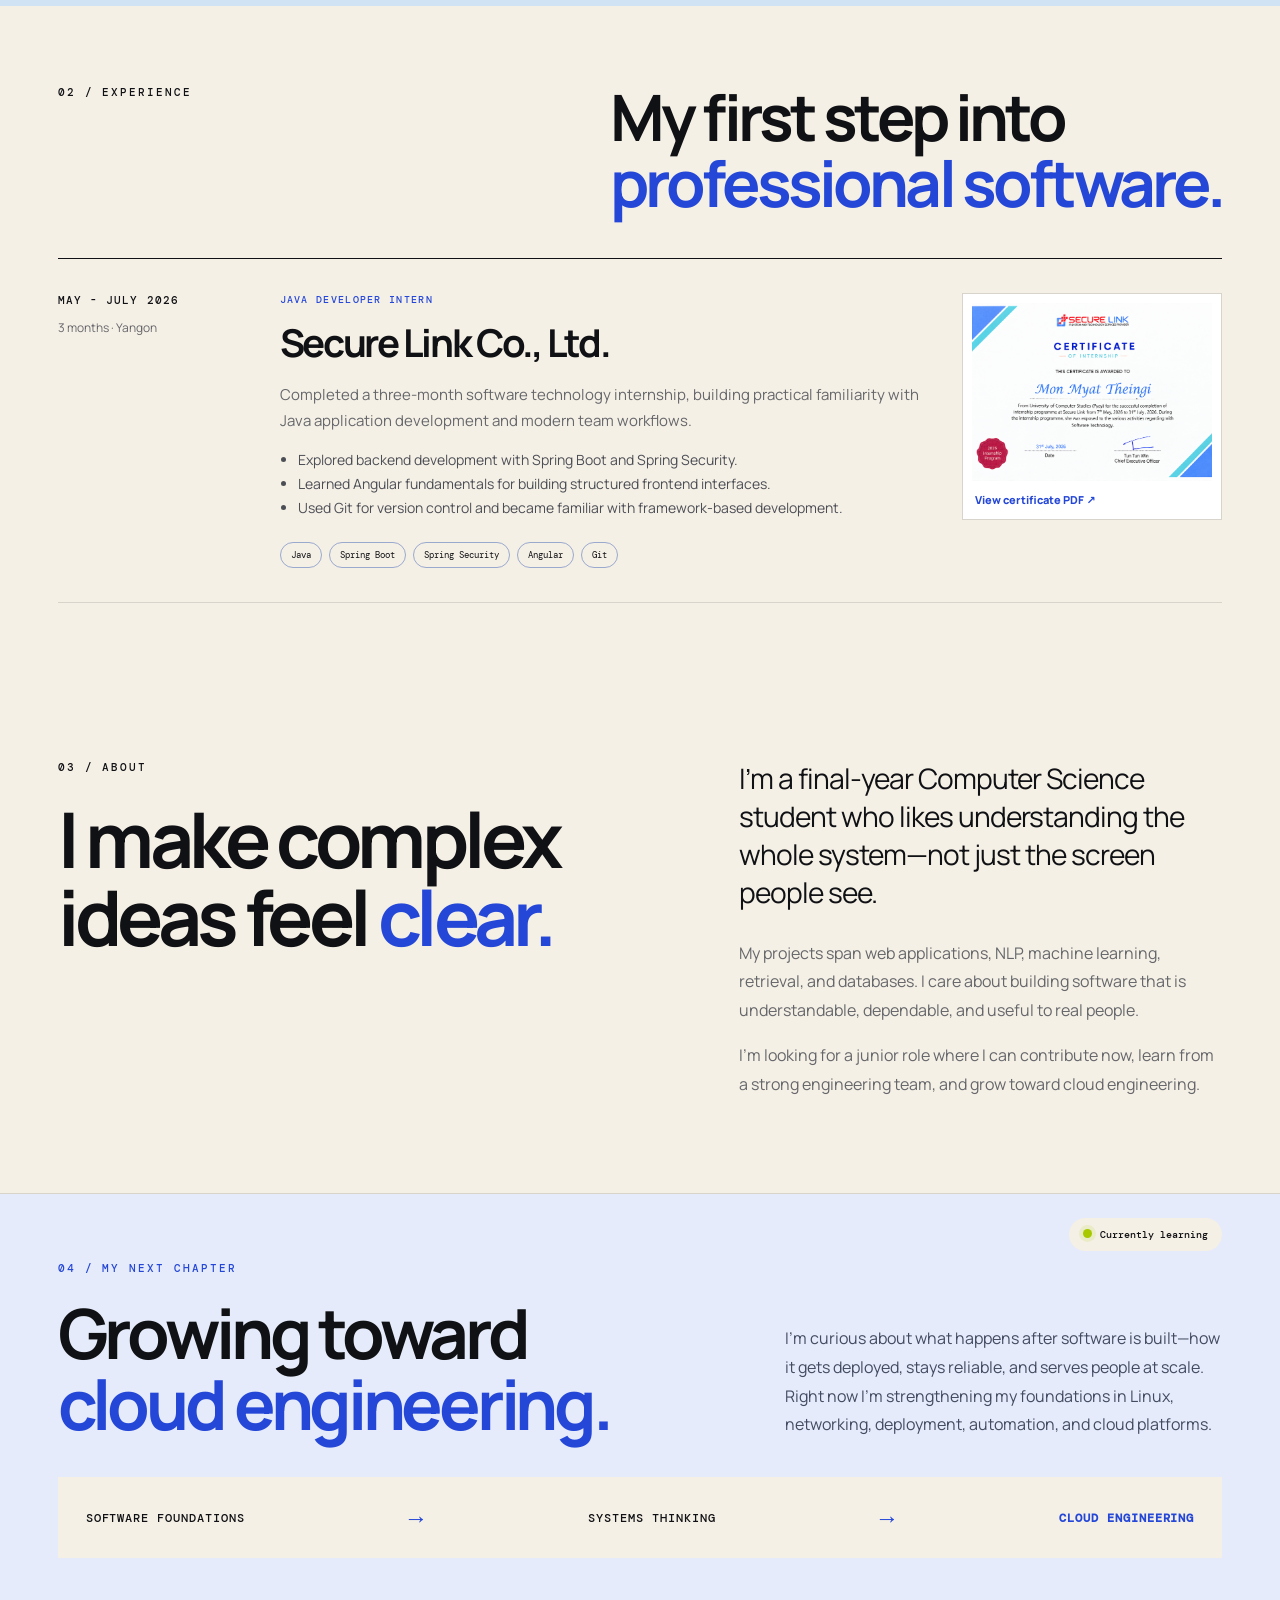
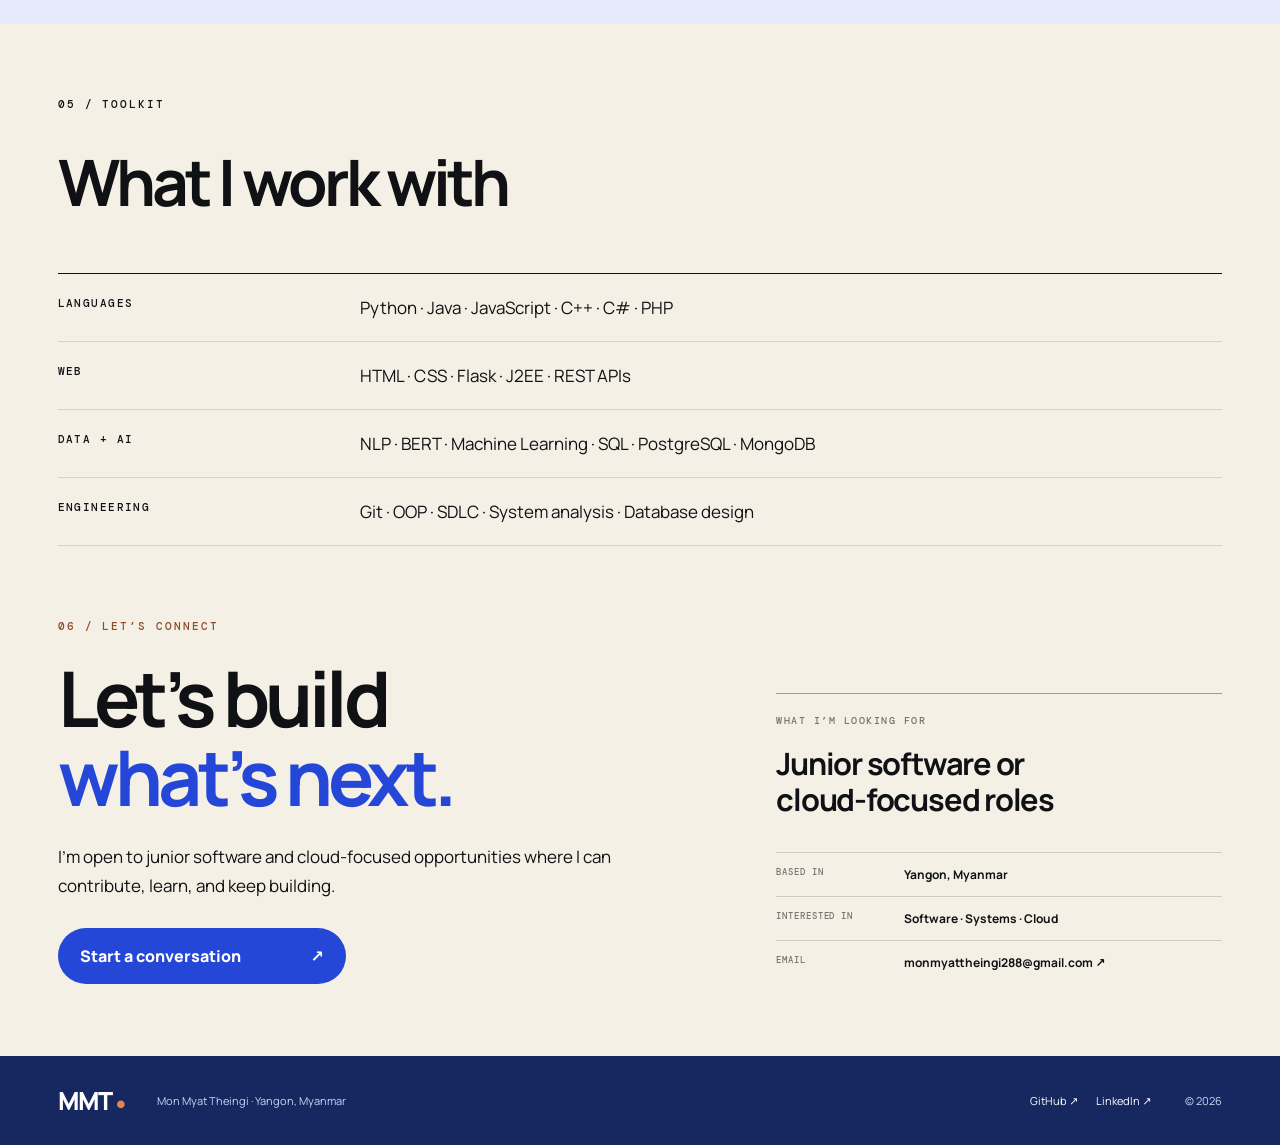
==== commit 3ee71d73: "Redesign portfolio and add automatic Pages deployment" ====
--- a/index.html
+++ b/index.html
@@ -3,8 +3,8 @@
 <head>
   <meta charset="utf-8">
   <meta name="viewport" content="width=device-width, initial-scale=1">
-  <meta name="description" content="Mon Myat Theingi is a software engineer in Yangon building thoughtful web and AI projects.">
-  <meta name="theme-color" content="#f4f1ff">
+  <meta name="description" content="Mon Myat Theingi is a software engineer in Yangon building useful systems with AI, data, and code—and growing toward cloud engineering.">
+  <meta name="theme-color" content="#f6f2e9">
   <title>Mon Myat Theingi | Software Engineer</title>
   <link rel="preconnect" href="https://fonts.googleapis.com">
   <link rel="preconnect" href="https://fonts.gstatic.com" crossorigin>
@@ -14,55 +14,71 @@
 <body>
   <a class="skip-link" href="#main">Skip to content</a>
   <header class="site-header" id="top">
-    <a class="logo" href="#top" aria-label="Mon Myat Theingi, home">MMT<span>✳</span></a>
-    <button class="menu-button" type="button" aria-expanded="false" aria-controls="site-nav">Menu <span aria-hidden="true">☰</span></button>
-    <nav id="site-nav" aria-label="Main navigation">
-      <a href="#projects">Projects</a><a href="#about">About</a><a href="#skills">Skills</a>
-      <a href="#contact" class="nav-contact">Let's connect <span aria-hidden="true">↗</span></a>
-    </nav>
+    <a class="logo" href="#top" aria-label="Mon Myat Theingi, home">MMT<span>●</span></a>
+    <button class="menu-button" type="button" aria-expanded="false" aria-controls="site-nav">Menu <span aria-hidden="true">＋</span></button>
+    <nav id="site-nav" aria-label="Main navigation"><a href="#projects">Work</a><a href="#experience">Experience</a><a href="#about">About</a><a href="#direction">Direction</a><a href="#contact">Contact</a></nav>
+    <div class="header-meta"><span class="status-dot"></span>Open to junior roles</div>
   </header>
   <main id="main">
     <section class="hero" aria-labelledby="hero-title">
       <div class="hero-copy reveal">
-        <p class="eyebrow"><span class="status-dot"></span> Software engineer · Yangon, Myanmar</p>
-        <h1 id="hero-title">Code for <span class="highlight">people.</span><br>Ideas with <span class="outline">impact.</span></h1>
-        <p class="hero-intro">Hi, I'm Mon Myat Theingi. I turn complex ideas into useful software, with a focus on full-stack development, intelligent systems, and clear user experiences.</p>
-        <div class="hero-actions"><a class="button button-dark" href="#projects">Explore my work <span aria-hidden="true">↗</span></a><a class="button button-light" href="mailto:monmyattheingi288@gmail.com">Get in touch</a></div>
-        <div class="hero-meta"><span>Final-year Computer Science student</span><span>Open to junior roles</span></div>
+        <p class="eyebrow">Software engineer <span></span> Yangon, Myanmar</p>
+        <h1 id="hero-title">MON MYAT<br><strong>THEINGI</strong></h1>
+        <p class="hero-intro">Hi, I’m Mon. I like turning complicated ideas into <b>software people can actually use.</b></p>
+        <div class="hero-actions"><a class="button button-primary" href="#projects">View selected work <span aria-hidden="true">→</span></a><a class="button button-secondary" href="mailto:monmyattheingi288@gmail.com">Let’s connect</a></div>
+        <ul class="hero-disciplines" aria-label="Areas of practice"><li>Full-stack</li><li>NLP</li><li>Machine learning</li><li>Databases</li></ul>
       </div>
       <div class="hero-visual reveal">
-        <div class="portrait-backdrop"></div><div class="portrait-card"><img src="assets/profile.jpg" alt="Portrait of Mon Myat Theingi"></div>
-        <div class="hero-sticker sticker-top" aria-hidden="true">Build<br>Learn<br>Repeat ✳</div>
-        <div class="hero-sticker sticker-bottom" aria-hidden="true">Based in<br>Yangon ↗</div>
-        <span class="hero-sparkle" aria-hidden="true">✳</span>
+        <div class="hero-portrait"><img src="assets/profile.jpg" alt="Mon Myat Theingi in Yangon"></div>
+        <p class="visual-caption">Software · systems · cloud</p>
       </div>
     </section>
-    <div class="ticker" aria-hidden="true"><span>CURIOUS BY NATURE</span><b>✳</b><span>PRACTICAL BY DESIGN</span><b>✳</b><span>ALWAYS BUILDING</span><b>✳</b><span>CURIOUS BY NATURE</span></div>
-    <section class="section projects-section" id="projects" aria-labelledby="projects-title">
-      <div class="section-head reveal"><div><p class="eyebrow">01 / Selected work</p><h2 id="projects-title">Real projects.<br><span>Useful ideas.</span></h2></div><p>Academic systems built around real problems, from health information to legal research.</p></div>
-      <div class="project-grid">
-        <article class="project-card project-clinical reveal">
-          <div class="project-top"><span>01 / Featured</span><span class="project-symbol" aria-hidden="true">✳</span></div>
-          <div class="project-art clinical-art" aria-hidden="true"><div class="art-window"><span></span><span></span><span></span><div class="art-line wide"></div><div class="art-line"></div><div class="art-pills"><i>Warfarin</i><i>Aspirin</i><i>75mg</i></div><div class="art-line short"></div></div><div class="art-badge">Clinical IE <b>↗</b></div></div>
-          <div class="project-copy"><div class="project-tags"><span>NLP</span><span>Python</span><span>Healthcare</span></div><h3>Clinical IE &amp; Drug Interaction</h3><p>A clinical NLP research project for extracting medical information and surfacing potential drug interactions.</p><div class="project-links"><a href="projects/clinical/index.html">Try browser preview ↗</a><a href="clinical-ie.html">Read case study ↗</a></div></div>
+    <section class="projects-section" id="projects" aria-labelledby="projects-title">
+      <div class="section-title reveal"><p class="eyebrow blue">01 / Evidence, not buzzwords</p><h2 id="projects-title"><span>//</span> SELECTED WORK</h2><p>Two systems built around real, difficult information problems.</p></div>
+      <div class="project-list">
+        <article class="project-row reveal">
+          <div class="project-visual clinical-visual"><img src="assets/clinical-preview-v2.png" alt="Clinical note entity extraction and medication interaction illustration"></div><div class="project-number">01</div>
+          <div class="project-copy"><p class="project-kicker">NLP · Healthcare</p><h3>Clinical IE + Drug Interaction</h3><p>Extracting clinical entities, connecting medication details, and surfacing potential drug interactions from unstructured notes.</p><div class="project-tags"><span>Python</span><span>Clinical BERT</span><span>Streamlit</span></div></div>
+          <div class="project-links"><a href="projects/clinical/index.html">Try live preview ↗</a><a href="clinical-ie.html">Read case study →</a></div>
         </article>
-        <article class="project-card project-legal reveal">
-          <div class="project-top"><span>02 / Featured</span><span class="project-symbol" aria-hidden="true">↗</span></div>
-          <div class="project-art legal-art" aria-hidden="true"><div class="legal-paper"><span>§</span><div></div><div></div><div></div><div></div></div><div class="legal-search">Search Myanmar law <b>⌕</b></div></div>
-          <div class="project-copy"><div class="project-tags"><span>RAG</span><span>PostgreSQL</span><span>Legal tech</span></div><h3>Myanmar Legal Insight</h3><p>A source-grounded retrieval project exploring clearer ways to find and explain Myanmar legal documents.</p><div class="project-links"><a href="projects/legal/index.html">Try recorded preview ↗</a><a href="legal-insight.html">Read case study ↗</a></div></div>
+        <article class="project-row reveal">
+          <div class="project-visual legal-visual"><img src="assets/legal-hero.png" alt="Myanmar Legal Insight interface preview"></div><div class="project-number">02</div>
+          <div class="project-copy"><p class="project-kicker">RAG · Legal technology</p><h3>Myanmar Legal Insight</h3><p>Making Myanmar legal information easier to search and understand through source-grounded retrieval and transparent citations.</p><div class="project-tags"><span>PostgreSQL</span><span>pgvector</span><span>n8n</span></div></div>
+          <div class="project-links"><a href="projects/legal/index.html">Try live preview ↗</a><a href="legal-insight.html">Read case study →</a></div>
         </article>
-        <article class="project-card project-small project-msme reveal"><div class="small-icon" aria-hidden="true">↗</div><div><span class="small-number">03 / Machine learning</span><h3>MSME Performance Prediction</h3><p>Prepared business data, selected features, evaluated a predictive model, and visualized results to support decisions.</p></div></article>
-        <article class="project-card project-small project-electric reveal"><div class="small-icon" aria-hidden="true">⚡</div><div><span class="small-number">04 / Web application</span><h3>Electricity Bill Management</h3><p>A Java web application for customer records, electricity billing, payments, and database management.</p></div></article>
+      </div>
+      <div class="more-work reveal" aria-label="More projects">
+        <article class="small-project"><div><span>03 / Machine learning</span><b>Prediction</b></div><h3>MSME Performance Prediction</h3><p>Prepared business data, selected features, evaluated a predictive model, and visualized the results for clearer decisions.</p><ul><li>Python</li><li>Data preparation</li><li>ML</li></ul></article>
+        <article class="small-project orange"><div><span>04 / Web application</span><b>Systems</b></div><h3>Electricity Bill Management</h3><p>A Java web application for customer records, electricity billing, payments, and structured database management.</p><ul><li>Java</li><li>J2EE</li><li>Database design</li></ul></article>
       </div>
     </section>
-    <section class="section about-section" id="about" aria-labelledby="about-title">
-      <div class="about-label reveal"><p class="eyebrow">02 / About me</p><span class="about-asterisk" aria-hidden="true">✳</span></div>
-      <div class="about-copy reveal"><h2 id="about-title">I like making the complicated feel <em>simple.</em></h2><p>I'm a final-year Computer Science student in Yangon. My work spans web applications, NLP, machine learning, databases, and retrieval systems. I enjoy understanding the problem first, then building software people can actually use.</p><p>I bring curiosity, careful thinking, and a willingness to learn from a professional engineering team.</p><a href="mailto:monmyattheingi288@gmail.com" class="text-link">Let's work together <span aria-hidden="true">↗</span></a></div>
+    <section class="experience-section" id="experience" aria-labelledby="experience-title">
+      <div class="experience-heading reveal"><p class="eyebrow">02 / Experience</p><h2 id="experience-title">My first step into<br><span>professional software.</span></h2></div>
+      <article class="experience-card reveal">
+        <div class="experience-meta"><p>May - July 2026</p><span>3 months · Yangon</span></div>
+        <div class="experience-copy"><p class="role-label">Java Developer Intern</p><h3>Secure Link Co., Ltd.</h3><p>Completed a three-month software technology internship, building practical familiarity with Java application development and modern team workflows.</p><ul><li>Explored backend development with Spring Boot and Spring Security.</li><li>Learned Angular fundamentals for building structured frontend interfaces.</li><li>Used Git for version control and became familiar with framework-based development.</li></ul><div class="experience-tags"><span>Java</span><span>Spring Boot</span><span>Spring Security</span><span>Angular</span><span>Git</span></div></div>
+        <a class="certificate-link" href="assets/mon-myat-theingi-internship-certificate.pdf" target="_blank"><img src="assets/internship-certificate-professional.png" alt="Secure Link internship completion certificate"><span>View certificate PDF ↗</span></a>
+      </article>
     </section>
-    <section class="section skills-section" id="skills" aria-labelledby="skills-title"><div class="skills-head reveal"><p class="eyebrow">03 / Toolkit</p><h2 id="skills-title">Things I work with<span>.</span></h2></div><div class="skills-grid reveal"><div><span>01</span><h3>Languages</h3><p>Python · Java · C++ · C# · JavaScript · PHP</p></div><div><span>02</span><h3>Web</h3><p>HTML · CSS · JavaScript · Flask · J2EE · REST APIs</p></div><div><span>03</span><h3>Data &amp; AI</h3><p>Machine Learning · NLP · BERT · SQL · PostgreSQL · MongoDB</p></div><div><span>04</span><h3>Engineering</h3><p>OOP · SDLC · Git · System analysis · Database design</p></div></div></section>
-    <section class="contact-section" id="contact" aria-labelledby="contact-title"><div class="contact-content reveal"><p class="eyebrow"><span class="status-dot"></span> 04 / Let's connect</p><h2 id="contact-title">Have an idea?<br><span>Let's build it.</span></h2><p>I'm open to junior software roles and conversations about useful technology.</p><a class="contact-button" href="mailto:monmyattheingi288@gmail.com">Say hello <span aria-hidden="true">↗</span></a></div><span class="contact-decoration" aria-hidden="true">✳</span></section>
+    <section class="about-section" id="about" aria-labelledby="about-title">
+      <div class="about-heading reveal"><p class="eyebrow">03 / About</p><h2 id="about-title">I make complex ideas feel <span>clear.</span></h2></div>
+      <div class="about-copy reveal"><p class="about-lead">I’m a final-year Computer Science student who likes understanding the whole system—not just the screen people see.</p><p>My projects span web applications, NLP, machine learning, retrieval, and databases. I care about building software that is understandable, dependable, and useful to real people.</p><p>I’m looking for a junior role where I can contribute now, learn from a strong engineering team, and grow toward cloud engineering.</p></div>
+    </section>
+    <section class="direction-section" id="direction" aria-labelledby="direction-title">
+      <div class="learning-badge"><span class="status-dot"></span>Currently learning</div>
+      <div class="direction-intro reveal"><p class="eyebrow blue">04 / My next chapter</p><h2 id="direction-title">Growing toward<br><span>cloud engineering.</span></h2><p>I’m curious about what happens after software is built—how it gets deployed, stays reliable, and serves people at scale. Right now I’m strengthening my foundations in Linux, networking, deployment, automation, and cloud platforms.</p></div>
+      <div class="learning-track reveal"><span>Software foundations</span><i>→</i><span>Systems thinking</span><i>→</i><strong>Cloud engineering</strong></div>
+    </section>
+    <section class="toolkit-section" aria-labelledby="toolkit-title">
+      <p class="eyebrow">05 / Toolkit</p><h2 id="toolkit-title">What I work with</h2>
+      <div class="toolkit-list reveal"><div><span>Languages</span><p>Python · Java · JavaScript · C++ · C# · PHP</p></div><div><span>Web</span><p>HTML · CSS · Flask · J2EE · REST APIs</p></div><div><span>Data + AI</span><p>NLP · BERT · Machine Learning · SQL · PostgreSQL · MongoDB</p></div><div><span>Engineering</span><p>Git · OOP · SDLC · System analysis · Database design</p></div></div>
+    </section>
+    <section class="contact-section" id="contact" aria-labelledby="contact-title">
+      <div class="contact-main"><p class="eyebrow">06 / Let’s connect</p><h2 id="contact-title">Let’s build<br><span>what’s next.</span></h2><p>I’m open to junior software and cloud-focused opportunities where I can contribute, learn, and keep building.</p><a class="contact-button" href="mailto:monmyattheingi288@gmail.com">Start a conversation <span>↗</span></a></div>
+      <aside class="contact-details" aria-label="Availability details"><p class="detail-label">What I’m looking for</p><strong>Junior software or<br>cloud-focused roles</strong><div><span>Based in</span><b>Yangon, Myanmar</b></div><div><span>Interested in</span><b>Software · Systems · Cloud</b></div><div><span>Email</span><a href="mailto:monmyattheingi288@gmail.com">monmyattheingi288@gmail.com ↗</a></div></aside>
+    </section>
   </main>
-  <footer><div><a class="footer-logo" href="#top">MMT<span>✳</span></a><p>Mon Myat Theingi · Yangon, Myanmar</p></div><div class="footer-links"><a href="https://github.com/Monmyattheingi" target="_blank" rel="noopener noreferrer">GitHub ↗</a><a href="https://www.linkedin.com/in/mon-myat-theingi/" target="_blank" rel="noopener noreferrer">LinkedIn ↗</a><a href="tel:+959780844454">Call ↗</a></div><span>© 2026 Mon Myat Theingi</span></footer>
+  <footer><a class="logo footer-logo" href="#top">MMT<span>●</span></a><p>Mon Myat Theingi · Yangon, Myanmar</p><div class="footer-links"><a href="https://github.com/Monmyattheingi" target="_blank" rel="noopener noreferrer">GitHub ↗</a><a href="https://www.linkedin.com/in/mon-myat-theingi/" target="_blank" rel="noopener noreferrer">LinkedIn ↗</a></div><span>© 2026</span></footer>
   <script src="main.js"></script>
 </body>
 </html>
--- a/style.css
+++ b/style.css
@@ -1,123 +1,158 @@
-:root{--ink:#17183f;--navy:#111a2c;--purple:#7567df;--lilac:#f4f1ff;--lavender:#e5ddff;--mint:#9cead6;--yellow:#ffe887;--line:#d9d6e8;--white:#fff;--body:#454666}
-*{box-sizing:border-box}
-html{scroll-behavior:smooth}
-body{margin:0;background:var(--lilac);color:var(--ink);font-family:Manrope,system-ui,sans-serif}
-a{color:inherit}
-button{font:inherit}
-::selection{background:var(--yellow);color:var(--ink)}
-.skip-link{position:absolute;left:-10000px;top:10px;z-index:100;background:var(--yellow);padding:10px 15px}
-.skip-link:focus{left:10px}
-:focus-visible{outline:3px solid var(--purple);outline-offset:4px}
-.site-header{height:86px;padding:0 clamp(22px,5vw,84px);display:flex;align-items:center;justify-content:space-between;border-bottom:1px solid var(--line);background:var(--lilac);position:relative;z-index:20}
-.logo,.footer-logo{font-size:23px;font-weight:800;letter-spacing:-.09em;text-decoration:none}
-.logo span,.footer-logo span{color:var(--purple);margin-left:4px}
-.site-header nav{display:flex;align-items:center;gap:clamp(22px,3vw,48px)}
-.site-header nav a{font-size:13px;font-weight:800;text-decoration:none}
-.site-header nav a:hover,.footer-links a:hover{color:var(--purple)}
-.site-header .nav-contact{background:var(--yellow);padding:13px 18px;border-radius:100px;box-shadow:3px 4px 0 var(--ink)}
-.site-header .nav-contact:hover{color:var(--ink);transform:translateY(-2px)}
-.menu-button{display:none;border:1px solid var(--ink);border-radius:100px;background:transparent;padding:8px 13px;font-weight:800}
-.hero{min-height:680px;padding:clamp(60px,7vw,110px) clamp(22px,5vw,84px) 88px;display:grid;grid-template-columns:minmax(0,1.13fr) minmax(350px,.87fr);gap:clamp(36px,5vw,90px);align-items:center;overflow:hidden}
-.eyebrow{font:500 11px/1.5 "DM Mono",monospace;text-transform:uppercase;letter-spacing:.12em;margin:0 0 24px}
-.status-dot{width:8px;height:8px;border-radius:50%;background:#37c697;display:inline-block;margin-right:8px;box-shadow:0 0 0 5px #37c69722}
-h1,h2,h3,p{margin-top:0}
-h1,h2,h3{letter-spacing:-.055em}
-h1{font-size:clamp(58px,6.9vw,112px);line-height:.99;font-weight:800;margin:0 0 28px;max-width:980px}
-.highlight{position:relative;white-space:nowrap;z-index:0}
-.highlight:after{content:"";position:absolute;height:.13em;background:var(--yellow);left:0;right:0;bottom:.06em;transform:rotate(-2deg);z-index:-1;border-radius:100%}
-.outline{color:var(--purple)}
-.hero-intro{font-size:clamp(16px,1.35vw,19px);line-height:1.75;max-width:650px;color:var(--body);margin-bottom:31px}
-.hero-actions{display:flex;gap:12px;flex-wrap:wrap}
-.button{min-height:50px;padding:13px 19px;display:inline-flex;align-items:center;gap:26px;border-radius:100px;font-size:13px;font-weight:800;text-decoration:none;transition:transform .2s,background .2s}
-.button:hover,.contact-button:hover{transform:translateY(-3px)}
-.button-dark{background:var(--ink);color:white}
-.button-dark span{font-size:17px}
-.button-light{border:1px solid var(--ink);background:#ffffff88}
-.hero-meta{margin-top:42px;display:flex;gap:18px;flex-wrap:wrap;font:500 11px/1.6 "DM Mono",monospace;color:#686984}
-.hero-meta span+span:before{content:"✳";color:var(--purple);margin-right:18px}
-.hero-visual{position:relative;min-height:520px;max-width:580px;width:100%;justify-self:end}
-.portrait-backdrop{position:absolute;inset:9% 2% 0 5%;background:var(--lavender);border-radius:45% 45% 13% 13%;transform:rotate(-7deg)}
-.portrait-card{position:absolute;inset:3% 10% 5% 9%;overflow:hidden;border-radius:44% 44% 12% 12%;background:#ddd5ef}
-.portrait-card img{width:100%;height:100%;object-fit:cover;object-position:center 38%;filter:saturate(.92)}
-.hero-sticker{position:absolute;z-index:2;display:grid;place-content:center;text-align:center;font-weight:800;line-height:1.2}
-.sticker-top{right:0;top:4%;width:120px;height:120px;background:var(--yellow);border-radius:50%;transform:rotate(11deg);font-size:16px}
-.sticker-bottom{left:0;bottom:3%;width:130px;height:82px;border:1px solid var(--ink);border-radius:20px;background:var(--mint);transform:rotate(-9deg);font:500 15px/1.35 "DM Mono",monospace}
-.hero-sparkle{position:absolute;bottom:7%;right:3%;font-size:70px;color:var(--purple)}
-.ticker{min-height:57px;padding:15px 24px;background:var(--ink);color:white;display:flex;justify-content:space-around;gap:24px;align-items:center;white-space:nowrap;overflow:hidden;font:500 11px "DM Mono",monospace;letter-spacing:.16em}
-.ticker b{font-size:19px;color:var(--mint)}
-.section{padding:105px clamp(22px,5vw,84px)}
-.projects-section{background:#fff}
-.section-head{display:flex;justify-content:space-between;align-items:end;gap:30px;margin-bottom:42px}
-.section-head h2,.skills-head h2{font-size:clamp(46px,5.3vw,80px);line-height:1.04;margin:0;font-weight:800}
-.section-head h2 span{color:var(--purple)}
-.section-head>p{max-width:320px;font-size:15px;line-height:1.7;color:var(--body);margin:0 0 7px}
-.project-grid{display:grid;grid-template-columns:repeat(2,minmax(0,1fr));gap:18px}
-.project-card{border-radius:24px;overflow:hidden;min-width:0}
-.project-clinical{background:#e9e4ff}
-.project-legal{background:#fff2bf}
-.project-top{display:flex;justify-content:space-between;align-items:center;padding:22px 26px 0;font:500 11px "DM Mono",monospace;text-transform:uppercase;letter-spacing:.1em}
-.project-symbol{font-size:24px;line-height:1}
-.project-art{height:270px;position:relative;display:grid;place-items:center;overflow:hidden}
-.clinical-art:before{content:"";position:absolute;width:360px;height:360px;background:#cfc4fc;border-radius:50%;bottom:-230px;right:-60px}
-.art-window{width:min(68%,360px);height:190px;padding:17px;background:#fff;border:7px solid var(--ink);border-radius:15px;box-shadow:20px 21px 0 #7064d2;transform:rotate(-5deg)}
-.art-window>span{width:7px;height:7px;border-radius:50%;display:inline-block;background:#c6c2d7;margin-right:5px}
-.art-line{height:7px;background:#e4e1ee;border-radius:8px;width:72%;margin-top:13px}
-.art-line.wide{height:12px;width:50%;background:#8980dc;margin-top:17px}
-.art-line.short{width:40%}
-.art-pills{display:flex;gap:5px;flex-wrap:wrap;margin-top:12px}
-.art-pills i{font:500 9px "DM Mono",monospace;background:#dff6ee;border-radius:100px;padding:6px;font-style:normal}
-.art-badge{position:absolute;right:8%;bottom:12%;padding:10px 13px;border-radius:10px;background:var(--mint);font-weight:800;transform:rotate(8deg)}
-.art-badge b{margin-left:14px}
-.legal-art:before{content:"";position:absolute;width:400px;height:400px;border-radius:50%;background:#ffe078;left:-160px;bottom:-230px}
-.legal-paper{width:190px;height:220px;background:#fffdf0;border:3px solid var(--ink);border-radius:10px;box-shadow:14px 17px 0 #d9b94b;transform:rotate(7deg);padding:18px}
-.legal-paper span{font:800 42px/1 Manrope;color:var(--purple)}
-.legal-paper div{height:6px;border-radius:10px;background:#dad5bd;margin-top:12px}
-.legal-paper div:nth-of-type(2){width:80%}.legal-paper div:nth-of-type(3){width:90%}.legal-paper div:nth-of-type(4){width:60%}
-.legal-search{position:absolute;left:14%;bottom:12%;border:2px solid var(--ink);border-radius:100px;padding:11px 16px;background:white;font:500 12px "DM Mono",monospace;transform:rotate(-7deg)}
-.legal-search b{margin-left:22px;font-size:19px}
-.project-copy{padding:10px 27px 30px}
-.project-tags{display:flex;gap:6px;flex-wrap:wrap;margin-bottom:16px}
-.project-tags span{border:1px solid #8c86b3;border-radius:100px;padding:5px 9px;font:500 10px "DM Mono",monospace}
-.project-copy h3{font-size:clamp(27px,2.5vw,39px);line-height:1.14;margin-bottom:10px}
-.project-copy p{color:#494965;font-size:14px;line-height:1.7;max-width:550px}
-.project-links{display:flex;gap:18px;flex-wrap:wrap;margin-top:24px}
-.project-links a,.text-link{font-size:12px;font-weight:800;text-decoration:none;border-bottom:1px solid currentColor;padding-bottom:3px}
-.project-links a:hover,.text-link:hover{color:var(--purple)}
-.project-small{min-height:270px;padding:28px;display:flex;flex-direction:column;justify-content:space-between}
-.project-msme{background:#d7f1ea}.project-electric{background:#eeeaff}
-.small-icon{font-size:34px;font-weight:800;line-height:1}
-.small-number{font:500 11px "DM Mono",monospace;text-transform:uppercase}
-.project-small h3{font-size:clamp(24px,2.3vw,34px);line-height:1.16;margin:11px 0}
-.project-small p{font-size:13px;line-height:1.7;color:#494965;max-width:550px;margin:0}
-.about-section{display:grid;grid-template-columns:1fr 2fr;gap:10%;background:#f4f1ff}
-.about-asterisk{display:block;font-size:clamp(110px,15vw,230px);color:var(--purple);line-height:1;margin-top:40px;transform:rotate(-15deg)}
-.about-copy h2{font-size:clamp(42px,5vw,78px);line-height:1.06;margin:0 0 30px}
-.about-copy h2 em{font-style:normal;color:var(--purple)}
-.about-copy p{color:var(--body);line-height:1.8;font-size:16px;max-width:690px}
-.text-link{display:inline-block;margin-top:16px;font-size:14px}
-.skills-section{background:#fff}
-.skills-head h2 span{color:var(--purple)}
-.skills-grid{display:grid;grid-template-columns:repeat(2,1fr);margin-top:45px;border-top:1px solid var(--line);border-left:1px solid var(--line)}
-.skills-grid>div{padding:28px;border-right:1px solid var(--line);border-bottom:1px solid var(--line)}
-.skills-grid span{font:500 11px "DM Mono",monospace;color:var(--purple)}
-.skills-grid h3{font-size:25px;margin:22px 0 10px}
-.skills-grid p{font-size:14px;line-height:1.7;color:var(--body);margin:0}
-.contact-section{min-height:480px;padding:90px clamp(22px,5vw,84px);background:var(--navy);color:white;position:relative;overflow:hidden}
-.contact-content{position:relative;z-index:2}
-.contact-section .eyebrow{color:var(--mint)}
-.contact-section h2{font-size:clamp(60px,7vw,108px);line-height:1;margin:0 0 20px}
-.contact-section h2 span{color:var(--mint)}
-.contact-section p:not(.eyebrow){color:#aeb7c5;line-height:1.7}
-.contact-button{display:inline-flex;align-items:center;gap:90px;background:var(--mint);border-radius:100px;padding:17px 22px;color:var(--ink);font-weight:800;text-decoration:none;margin-top:20px;transition:transform .2s}
-.contact-decoration{position:absolute;right:-5%;top:5%;font-size:500px;line-height:1;color:#26354b;transform:rotate(-15deg)}
-footer{padding:30px clamp(22px,5vw,84px);display:flex;justify-content:space-between;align-items:center;gap:30px;background:#0d1423;color:#b5bbca;font-size:12px}
-footer p{margin:5px 0 0}
-.footer-logo{color:white}
-.footer-links{display:flex;gap:18px;flex-wrap:wrap}
-.footer-links a{color:white;text-decoration:none}
-.js-ready .reveal{opacity:0;transform:translateY(20px);transition:opacity .65s,transform .65s}
-.js-ready .reveal.visible{opacity:1;transform:none}
-@media(max-width:1050px){.hero{grid-template-columns:1fr 400px}.hero-visual{min-height:460px}.hero-meta{margin-top:25px}.project-art{height:230px}}
-@media(max-width:800px){.site-header{height:70px}.menu-button{display:block}.site-header nav{display:none;position:absolute;left:0;right:0;top:70px;background:var(--lilac);border-bottom:1px solid var(--line);padding:20px 24px;flex-direction:column;align-items:stretch;gap:18px}.site-header nav.open{display:flex}.site-header .nav-contact{align-self:flex-start}.hero{grid-template-columns:1fr;padding-top:55px}.hero-visual{justify-self:center;width:min(100%,500px)}.section-head{align-items:start;flex-direction:column}.project-grid{grid-template-columns:1fr}.project-art{height:280px}.about-section{grid-template-columns:1fr;gap:30px}.about-asterisk{font-size:100px;margin:0}.contact-decoration{font-size:350px;right:-20%;top:25%}}
-@media(max-width:560px){h1{font-size:clamp(48px,12vw,70px)}.hero{padding-bottom:55px}.hero-visual{min-height:370px}.sticker-top{width:95px;height:95px;font-size:13px}.sticker-bottom{width:105px;height:70px;font-size:12px}.hero-sparkle{font-size:45px}.hero-meta{display:block}.hero-meta span{display:block}.hero-meta span+span:before{margin-right:8px}.section{padding-top:70px;padding-bottom:70px}.section-head h2,.skills-head h2{font-size:48px}.skills-grid{grid-template-columns:1fr}.project-art{height:220px}.art-window{width:70%;height:160px}.project-copy h3{font-size:29px}.contact-section{min-height:420px;padding-top:70px;padding-bottom:70px}.contact-section h2{font-size:55px}footer{align-items:flex-start;flex-direction:column}}
-@media(prefers-reduced-motion:reduce){html{scroll-behavior:auto}.reveal{opacity:1;transform:none;transition:none}.button,.contact-button{transition:none}}
+:root{--paper:#f6f2e9;--ink:#101114;--blue:#164ff5;--night:#111317;--line:#d8d4cc;--muted:#66676b;--lime:#dfff68;--white:#fff}
+*{box-sizing:border-box}html{scroll-behavior:smooth}body{margin:0;background:var(--paper);color:var(--ink);font-family:Manrope,system-ui,sans-serif}img{max-width:100%;display:block}a{color:inherit}button{font:inherit}::selection{background:var(--blue);color:#fff}
+.skip-link{position:absolute;left:-10000px;top:10px;z-index:100;background:var(--lime);padding:10px 15px}.skip-link:focus{left:10px}:focus-visible{outline:3px solid var(--blue);outline-offset:4px}
+.site-header{height:76px;padding:0 clamp(22px,4.5vw,76px);display:grid;grid-template-columns:1fr auto 1fr;align-items:center;border-bottom:1px solid var(--line);background:rgba(246,242,233,.94);position:relative;z-index:20}.logo{font-size:25px;font-weight:800;letter-spacing:-.08em;text-decoration:none}.logo span{font-size:10px;color:var(--blue);margin-left:6px;vertical-align:middle}.site-header nav{display:flex;gap:clamp(24px,3vw,48px)}.site-header nav a{font:500 12px "DM Mono",monospace;text-decoration:none}.site-header nav a:hover,.footer-links a:hover{color:var(--blue)}.header-meta{justify-self:end;font:500 11px "DM Mono",monospace}.status-dot{display:inline-block;width:9px;height:9px;border-radius:50%;background:#a8c900;margin-right:8px;box-shadow:0 0 0 4px #a8c90022}.menu-button{display:none;background:transparent;border:1px solid var(--ink);border-radius:30px;padding:8px 12px;font-weight:700}
+.hero{min-height:calc(100vh - 76px);display:grid;grid-template-columns:1.02fr .98fr;overflow:hidden}.hero-copy{padding:clamp(62px,7vw,115px) clamp(22px,4.5vw,76px) 42px;display:flex;flex-direction:column;justify-content:center}.eyebrow{font:500 11px/1.5 "DM Mono",monospace;text-transform:uppercase;letter-spacing:.18em;margin:0 0 25px}.eyebrow>span{display:inline-block;width:42px;height:1px;background:currentColor;margin:0 14px 4px}.eyebrow.blue{color:#7aa0ff}h1,h2,h3,p{margin-top:0}h1,h2,h3{letter-spacing:-.06em}h1{font-size:clamp(61px,7.3vw,125px);line-height:.77;margin:0 0 35px;font-weight:800;white-space:nowrap}h1 strong{display:inline-block;color:var(--blue);font-weight:800;margin-top:.15em}.hero-intro{font-size:clamp(24px,2.25vw,40px);line-height:1.12;letter-spacing:-.04em;max-width:730px;margin-bottom:30px}.hero-intro b{font-weight:800}.hero-actions{display:flex;gap:12px;flex-wrap:wrap}.button{min-height:52px;padding:14px 22px;border-radius:100px;display:inline-flex;align-items:center;gap:42px;text-decoration:none;font-size:13px;font-weight:700;transition:transform .2s}.button:hover,.contact-button:hover{transform:translateY(-3px)}.button-primary{background:var(--blue);color:white}.button-secondary{border:1px solid var(--ink)}.hero-disciplines{list-style:none;padding:29px 0 0;margin:auto 0 0;display:flex;flex-wrap:wrap;gap:10px 25px;border-top:1px solid var(--line);font:500 10px "DM Mono",monospace;text-transform:uppercase;letter-spacing:.12em}.hero-disciplines li:not(:last-child):after{content:"·";margin-left:25px;color:var(--blue)}
+.hero-portrait{position:relative;min-height:680px;background:#c9eaff;overflow:hidden}.hero-portrait:after{content:"";position:absolute;inset:0;background:linear-gradient(90deg,rgba(246,242,233,.12),transparent 20%),linear-gradient(0deg,rgba(17,19,23,.12),transparent 36%);pointer-events:none}.hero-portrait img{width:100%;height:100%;object-fit:cover;object-position:center 38%}.availability{position:absolute;z-index:2;top:28px;right:clamp(22px,4vw,62px);padding:10px 15px;border:1px solid #a9bad0;border-radius:100px;background:rgba(255,255,255,.75);backdrop-filter:blur(8px);font:500 10px "DM Mono",monospace}.portrait-note,.portrait-location{position:absolute;z-index:2;font:500 10px/1.55 "DM Mono",monospace;text-transform:uppercase;letter-spacing:.19em}.portrait-note{right:6%;top:23%}.portrait-location{right:7%;bottom:28%}
+.projects-section{padding:95px clamp(22px,4.5vw,76px) 110px;background:var(--night);color:#f5f2ea}.section-title{display:grid;grid-template-columns:1fr auto;align-items:end;gap:20px;margin-bottom:38px}.section-title .eyebrow{grid-column:1/-1;margin-bottom:0}.section-title h2{font-size:clamp(45px,5.8vw,88px);line-height:.95;margin:0}.section-title h2 span{color:var(--blue)}.section-title>p{max-width:370px;color:#9da0a7;line-height:1.7;margin:0}.project-list{border-top:1px solid #383b43}.project-row{display:grid;grid-template-columns:minmax(210px,320px) 48px 1fr auto;gap:28px;align-items:center;padding:30px 0;border-bottom:1px solid #383b43}.project-visual{height:185px;overflow:hidden;background:#292d34}.project-visual img{width:100%;height:100%;object-fit:cover}.clinical-visual{padding:30px;background:linear-gradient(135deg,#dbe4f9,#8793ac);display:flex;flex-direction:column;justify-content:center;align-items:center}.clinical-visual span{color:#101114;background:#edf3ff;padding:7px 13px;margin:-2px;border:1px solid #7ea1ff;font:500 14px "DM Mono",monospace;transform:rotate(-3deg)}.clinical-visual span:nth-child(2){transform:rotate(2deg);background:#bed0ff}.clinical-visual span:nth-child(3){transform:rotate(-1deg)}.project-number{align-self:start;color:#3c70ff;font:700 14px "DM Mono",monospace}.project-kicker{font:500 10px "DM Mono",monospace;text-transform:uppercase;letter-spacing:.14em;color:#858993;margin-bottom:11px}.project-copy h3{font-size:clamp(27px,3vw,46px);line-height:1.05;margin-bottom:13px}.project-copy>p{max-width:700px;color:#b5b7bd;font-size:14px;line-height:1.7}.project-tags{display:flex;gap:7px;flex-wrap:wrap}.project-tags span{border:1px solid #4a4e57;border-radius:100px;padding:6px 10px;font:400 9px "DM Mono",monospace;color:#d2d3d6}.project-links{display:flex;flex-direction:column;gap:13px;min-width:105px}.project-links a{font-size:11px;font-weight:700;text-decoration:none;border-bottom:1px solid #62656b;padding-bottom:5px}.project-links a:hover{color:var(--lime)}
+.about-section{padding:120px clamp(22px,4.5vw,76px);display:grid;grid-template-columns:1.1fr .9fr;gap:10vw;border-bottom:1px solid var(--line)}.about-heading h2,.direction-intro h2,.contact-section h2{font-size:clamp(50px,6vw,94px);line-height:1.02;margin:0}.about-heading h2 span,.direction-intro h2 span{color:var(--blue)}.about-copy{align-self:end;max-width:670px}.about-copy p{font-size:16px;line-height:1.8;color:var(--muted)}.about-copy .about-lead{font-size:clamp(22px,2.2vw,34px);line-height:1.35;color:var(--ink);letter-spacing:-.035em}
+.direction-section{padding:110px clamp(22px,4.5vw,76px);background:#dce6ff}.direction-intro{display:grid;grid-template-columns:1fr .7fr;gap:8vw;align-items:end}.direction-intro .eyebrow{grid-column:1/-1;color:var(--blue);margin-bottom:0}.direction-intro>p:last-child{font-size:16px;line-height:1.8;color:#424b61;margin:0}.direction-grid{display:grid;grid-template-columns:repeat(3,1fr);margin-top:70px;border-top:1px solid #9faccc;border-left:1px solid #9faccc}.direction-grid article{padding:28px;min-height:220px;border-right:1px solid #9faccc;border-bottom:1px solid #9faccc}.direction-grid span{font:500 11px "DM Mono",monospace;color:var(--blue)}.direction-grid h3{font-size:26px;margin:45px 0 12px}.direction-grid p{font-size:14px;line-height:1.7;color:#4b5367;margin:0}
+.toolkit-section{padding:105px clamp(22px,4.5vw,76px)}.toolkit-section h2{font-size:clamp(48px,5vw,76px);margin-bottom:48px}.toolkit-list{border-top:1px solid var(--ink)}.toolkit-list>div{display:grid;grid-template-columns:.35fr 1fr;padding:22px 0;border-bottom:1px solid var(--line)}.toolkit-list span{font:500 11px "DM Mono",monospace;text-transform:uppercase;letter-spacing:.13em}.toolkit-list p{font-size:17px;margin:0}
+.contact-section{padding:110px clamp(22px,4.5vw,76px);background:var(--blue);color:#fff}.contact-section .eyebrow{color:#cbd9ff}.contact-section h2 span{color:var(--lime)}.contact-section>p:not(.eyebrow){max-width:620px;font-size:17px;line-height:1.7;margin:27px 0}.contact-button{display:inline-flex;align-items:center;gap:70px;background:var(--lime);color:var(--ink);border-radius:100px;padding:17px 22px;text-decoration:none;font-weight:800;transition:transform .2s}
+footer{padding:27px clamp(22px,4.5vw,76px);display:grid;grid-template-columns:auto 1fr auto auto;align-items:center;gap:34px;background:#0c0e11;color:#a6a8ad;font-size:11px}footer p{margin:0}.footer-logo{color:#fff}.footer-links{display:flex;gap:18px}.footer-links a{color:#fff;text-decoration:none}.js-ready .reveal{opacity:0;transform:translateY(18px);transition:opacity .65s,transform .65s}.js-ready .reveal.visible{opacity:1;transform:none}
+@media(max-width:1000px){.site-header{grid-template-columns:1fr auto}.header-meta{display:none}.hero{grid-template-columns:1fr}.hero-copy{min-height:650px}.hero-portrait{min-height:700px}.project-row{grid-template-columns:230px 38px 1fr}.project-links{grid-column:3;flex-direction:row}.about-section{grid-template-columns:1fr;gap:55px}.direction-intro{grid-template-columns:1fr}.direction-intro .eyebrow{grid-column:auto}.direction-intro>p:last-child{max-width:650px}.direction-grid{grid-template-columns:1fr}}
+@media(max-width:700px){.site-header{height:68px}.menu-button{display:block}.site-header nav{display:none;position:absolute;left:0;right:0;top:68px;background:var(--paper);padding:22px;flex-direction:column;border-bottom:1px solid var(--line)}.site-header nav.open{display:flex}.hero{min-height:auto}.hero-copy{min-height:590px;padding-top:55px}.hero-portrait{min-height:560px}h1{font-size:clamp(55px,18vw,88px)}.hero-disciplines{margin-top:50px}.portrait-note{top:16%}.portrait-location{bottom:18%}.section-title{grid-template-columns:1fr}.project-row{grid-template-columns:55px 1fr;gap:18px}.project-visual{grid-column:1/-1;height:220px}.project-number{grid-column:1}.project-copy{grid-column:2}.project-links{grid-column:2}.direction-grid{margin-top:45px}.toolkit-list>div{grid-template-columns:1fr;gap:12px}footer{grid-template-columns:1fr 1fr}footer p{grid-column:1/-1;grid-row:2}.footer-links{grid-column:1/-1}}
+@media(max-width:470px){.hero-copy{min-height:545px}.hero-portrait{min-height:470px}.availability{top:18px;right:18px}.portrait-note{display:none}.hero-intro{font-size:23px}.button{width:100%;justify-content:space-between}.hero-disciplines li:not(:last-child):after{display:none}.projects-section,.about-section,.direction-section,.toolkit-section,.contact-section{padding-top:75px;padding-bottom:75px}.project-copy{grid-column:1/-1}.project-number{display:none}.project-links{grid-column:1/-1}.section-title h2{font-size:44px}.direction-grid article{min-height:190px}.direction-grid h3{margin-top:30px}.contact-button{gap:30px}}
+@media(prefers-reduced-motion:reduce){html{scroll-behavior:auto}.reveal{opacity:1!important;transform:none!important;transition:none!important}.button,.contact-button{transition:none}}
+
+/* Personal, warmer revision */
+@media(min-width:1001px){.hero{grid-template-columns:1.27fr .73fr}.hero-portrait{min-height:620px;margin:38px 38px 38px 0;border-radius:3px}}
+.projects-section{border-top:12px solid #f08a4b}
+.more-work{display:grid;grid-template-columns:repeat(2,1fr);gap:18px;margin-top:55px}
+.small-project{min-height:300px;padding:31px;background:var(--blue);color:#fff;display:flex;flex-direction:column}
+.small-project.orange{background:#f08a4b;color:#17110d}
+.small-project>div{display:flex;justify-content:space-between;align-items:start}
+.small-project>div span,.small-project>div b{font:500 10px "DM Mono",monospace;text-transform:uppercase;letter-spacing:.13em}
+.small-project h3{font-size:clamp(30px,3vw,44px);line-height:1.04;margin:55px 0 14px;max-width:520px}
+.small-project p{font-size:14px;line-height:1.7;max-width:590px;margin-bottom:30px}
+.small-project ul{list-style:none;display:flex;gap:7px;flex-wrap:wrap;padding:0;margin:auto 0 0}
+.small-project li{border:1px solid currentColor;border-radius:100px;padding:6px 10px;font:400 9px "DM Mono",monospace}
+.direction-section{padding:100px clamp(22px,4.5vw,76px);position:relative}
+.learning-badge{position:absolute;right:clamp(22px,4.5vw,76px);top:35px;font:500 10px "DM Mono",monospace;background:var(--paper);border-radius:100px;padding:10px 14px}
+.learning-track{display:flex;align-items:center;justify-content:space-between;gap:20px;margin-top:60px;padding:25px 28px;background:var(--paper);font:500 12px "DM Mono",monospace;text-transform:uppercase;letter-spacing:.08em}
+.learning-track i{color:var(--blue);font-style:normal;font-size:24px}.learning-track strong{color:var(--blue)}
+@media(max-width:1000px){.hero-portrait{min-height:650px}.direction-grid{display:none}}
+@media(max-width:700px){.hero-portrait{min-height:520px}.more-work{grid-template-columns:1fr}.learning-track{align-items:flex-start;flex-direction:column}.learning-track i{transform:rotate(90deg)}}
+
+/* Brighter, tighter composition */
+@media(min-width:1001px){
+  .hero{grid-template-columns:1.55fr .45fr;min-height:660px}
+  .hero-copy{padding-top:64px;padding-bottom:34px}
+  .hero-portrait{min-height:500px;max-height:560px;margin:48px 48px 48px 0;align-self:center}
+  .hero-portrait img{object-position:48% 35%}
+}
+.projects-section{padding-top:68px;padding-bottom:74px;background:#dce6ff;color:var(--ink);border-top:10px solid var(--blue)}
+.section-title{margin-bottom:24px}.section-title .eyebrow{color:var(--blue)}.section-title>p{color:#4f5870}
+.project-list{border-color:#9eafd5}.project-row{padding:22px 0;border-color:#9eafd5;grid-template-columns:minmax(190px,270px) 42px 1fr auto;gap:22px}
+.project-visual{height:155px}.project-kicker{color:#526187}.project-copy>p{color:#424c64}.project-tags span{border-color:#8b9dc8;color:#27334e}.project-links a{border-color:#6e82b5}.project-links a:hover{color:var(--blue)}
+.more-work{margin-top:28px;gap:14px}.small-project{min-height:245px;padding:26px}.small-project h3{margin-top:38px}.small-project:first-child{background:var(--blue)}
+.about-section{padding-top:78px;padding-bottom:78px;gap:7vw}.direction-section{padding-top:78px;padding-bottom:78px}.toolkit-section{padding-top:72px;padding-bottom:72px}.contact-section{padding-top:76px;padding-bottom:78px;background:#f08a4b;color:#17110d}.contact-section .eyebrow{color:#59321c}.contact-section h2 span{color:#fff}.contact-section>p:not(.eyebrow){color:#4e2d1c}.contact-button{background:var(--blue);color:#fff}
+footer{background:var(--blue);color:#dfe7ff}.footer-logo,.footer-links a{color:#fff}.footer-logo span{color:var(--lime)}
+@media(max-width:1000px){.projects-section,.about-section,.direction-section,.toolkit-section,.contact-section{padding-top:68px;padding-bottom:68px}.hero-portrait{min-height:500px}.project-row{grid-template-columns:200px 35px 1fr}}
+@media(max-width:700px){.hero-copy{min-height:520px}.hero-portrait{min-height:400px;max-height:460px}.project-row{grid-template-columns:45px 1fr}.project-visual{height:180px}.learning-badge{top:22px}}
+@media(max-width:470px){.hero-portrait{min-height:350px;max-height:390px}.projects-section,.about-section,.direction-section,.toolkit-section,.contact-section{padding-top:58px;padding-bottom:58px}.small-project{min-height:220px}}
+
+/* Final visual balance */
+:root{--paper:#f5f0e6;--blue:#2447d8;--lime:#dcefa6}
+.site-header{background:rgba(245,240,230,.95)}
+.hero{min-height:620px;grid-template-columns:minmax(0,1fr) 370px;align-items:center}
+.hero-copy{min-height:0;padding-top:64px;padding-bottom:64px}
+.hero-visual{position:relative;width:320px;justify-self:center;padding-top:26px}
+.hero-portrait{width:100%;aspect-ratio:4/5;min-height:0!important;max-height:none!important;margin:0!important;border-radius:2px;overflow:hidden;background:#cfe3f4}
+.hero-portrait:after{display:none}.hero-portrait img{width:100%;height:100%;object-fit:cover;object-position:center 38%}
+.availability{top:0;left:-24px;right:auto;white-space:nowrap;background:var(--paper);border-color:#9aa9ca;box-shadow:5px 5px 0 var(--blue);backdrop-filter:none}
+.visual-caption{margin:12px 0 0;text-align:right;font:500 9px "DM Mono",monospace;text-transform:uppercase;letter-spacing:.16em;color:#555b67}
+.portrait-note,.portrait-location{display:none}
+.projects-section{background:#cfe3f4;border-top:8px solid var(--blue)}
+.project-list{border-color:#8ea6c2}.project-row{border-color:#8ea6c2}.project-tags span{background:rgba(245,240,230,.42)}
+.small-project{background:var(--blue)}.small-project.orange{background:#e9824d}
+.direction-section{background:#e5ebfa}.learning-track{background:var(--paper)}
+.contact-section{background:var(--paper);color:var(--ink);border-top:8px solid #e9824d;padding-top:70px;padding-bottom:72px}.contact-section .eyebrow{color:#8f4a28}.contact-section h2 span{color:var(--blue)}.contact-section>p:not(.eyebrow){color:#55565c}.contact-button{background:var(--blue);color:#fff}
+footer{background:#17275f;color:#cbd5f6;grid-template-columns:auto 1fr auto auto;min-height:82px}.footer-logo,.footer-links a{color:#fff}.footer-logo span{color:#e9824d}.footer-links{justify-self:end}
+@media(max-width:1000px){.hero{grid-template-columns:1fr 320px;min-height:580px}.hero-visual{width:280px}.hero-copy{padding-top:55px;padding-bottom:55px}.availability{left:-18px}.project-row{grid-template-columns:190px 34px 1fr}.contact-section{padding-top:62px;padding-bottom:64px}}
+@media(max-width:760px){.hero{grid-template-columns:1fr}.hero-copy{min-height:0;padding-bottom:45px}.hero-visual{width:min(72vw,360px);margin:0 auto 55px}.availability{left:-12px}.project-row{grid-template-columns:45px 1fr}footer{grid-template-columns:1fr auto;gap:18px}.footer-links{justify-self:start;grid-column:1/-1}footer p{grid-column:1/-1;grid-row:auto}}
+@media(max-width:470px){.hero-visual{width:min(78vw,320px)}.availability{font-size:9px;padding:9px 12px}.contact-section{padding-top:52px;padding-bottom:55px}footer{padding-top:24px;padding-bottom:24px}}
+
+/* Align hero directly beneath the navigation */
+.hero{min-height:auto;align-items:start}
+.hero-copy{padding-top:46px;padding-bottom:42px}
+.hero-visual{margin-top:46px;margin-bottom:42px}
+@media(max-width:1000px){.hero{min-height:auto}.hero-copy{padding-top:42px;padding-bottom:38px}.hero-visual{margin-top:42px;margin-bottom:38px}}
+@media(max-width:760px){.hero-copy{padding-top:38px}.hero-visual{margin-top:0;margin-bottom:45px}}
+
+/* Screenshot review corrections */
+.hero-visual>.availability{display:none}
+.projects-section{border-top:0}
+.more-work{gap:16px}
+.small-project,.small-project:first-child{background:#eef2ff;color:var(--ink);border:1px solid #9fb2e8}
+.small-project.orange{background:#fff0e6;color:var(--ink);border-color:#e9b594}
+.small-project>div span,.small-project>div b{color:var(--blue)}
+.small-project.orange>div span,.small-project.orange>div b{color:#a54f25}
+.small-project li{border-color:#879bd4;background:rgba(255,255,255,.42)}
+.small-project.orange li{border-color:#d39a78}
+.direction-section{padding-top:66px;padding-bottom:66px}
+.direction-intro{column-gap:8vw;row-gap:22px}
+.direction-intro .eyebrow{margin-bottom:0}
+.direction-intro h2{font-size:clamp(46px,5.4vw,82px)}
+.learning-badge{top:24px}
+.learning-track{margin-top:38px}
+.contact-section{border-top:0}
+@media(max-width:1000px){.direction-section{padding-top:60px;padding-bottom:60px}.direction-intro{row-gap:18px}.learning-track{margin-top:32px}}
+@media(max-width:700px){.direction-section{padding-top:56px;padding-bottom:56px}.learning-badge{position:static;display:inline-block;margin-bottom:24px}.direction-intro{row-gap:16px}.learning-track{margin-top:28px}}
+
+/* Avoid doubled spacing between toolkit and contact */
+.toolkit-section{padding-bottom:30px}
+.contact-section{padding-top:42px}
+@media(max-width:1000px){.toolkit-section{padding-bottom:26px}.contact-section{padding-top:38px}}
+@media(max-width:470px){.toolkit-section{padding-bottom:22px}.contact-section{padding-top:34px}}
+
+/* Sticky navigation */
+html{scroll-padding-top:92px}
+.site-header{position:sticky;top:0;z-index:100;box-shadow:0 1px 0 rgba(16,17,20,.06);backdrop-filter:blur(14px);-webkit-backdrop-filter:blur(14px)}
+@media(max-width:700px){html{scroll-padding-top:80px}}
+
+/* Balanced closing section */
+.contact-section{display:grid;grid-template-columns:minmax(0,1.15fr) minmax(300px,.85fr);gap:9vw;align-items:end}
+.contact-main>p:not(.eyebrow){max-width:620px;font-size:17px;line-height:1.7;margin:27px 0}
+.contact-details{border-top:1px solid #9c9b96;padding-top:20px}
+.contact-details .detail-label{font:500 10px "DM Mono",monospace;text-transform:uppercase;letter-spacing:.15em;color:#74736e;margin-bottom:18px}
+.contact-details>strong{display:block;font-size:clamp(24px,2.4vw,36px);line-height:1.18;letter-spacing:-.04em;margin-bottom:34px}
+.contact-details>div{display:grid;grid-template-columns:110px 1fr;gap:18px;padding:13px 0;border-top:1px solid #d0cbc1;font-size:12px}
+.contact-details span{font:500 9px "DM Mono",monospace;text-transform:uppercase;letter-spacing:.1em;color:#77756f}.contact-details b,.contact-details a{font-weight:700;text-decoration:none;overflow-wrap:anywhere}.contact-details a:hover{color:var(--blue)}
+@media(max-width:800px){.contact-section{grid-template-columns:1fr;gap:55px}.contact-details{max-width:620px}}
+@media(max-width:470px){.contact-section{gap:42px}.contact-details>div{grid-template-columns:1fr;gap:6px}}
+
+/* Make interactive project demos easy to discover */
+.project-links{min-width:158px;align-items:stretch}
+.project-links a{border:0;padding:11px 14px;font-size:11px;text-align:center;border-radius:100px;white-space:nowrap}
+.project-links a:first-child{background:var(--blue);color:#fff;box-shadow:3px 3px 0 #9eb2e8}
+.project-links a:first-child:hover{color:#fff;transform:translateY(-2px)}
+.project-links a:last-child{border:1px solid #8598c5;background:rgba(245,240,230,.45)}
+@media(max-width:1000px){.project-links{min-width:0}.project-links a{min-width:145px}}
+@media(max-width:470px){.project-links{width:100%;flex-direction:column}.project-links a{width:100%}}
+
+/* Compact project actions and clean legal artwork */
+.project-links{min-width:132px;align-items:flex-start;gap:9px}
+.project-links a{padding:8px 11px;font-size:10px;line-height:1.2;border-radius:7px;min-width:128px}
+.project-links a:first-child{box-shadow:2px 2px 0 #9eb2e8}
+.project-links a:last-child{background:transparent}
+.legal-visual{background:#fff;padding:9px}
+.legal-visual img{object-fit:contain}
+@media(max-width:1000px){.project-links a{min-width:128px}}
+@media(max-width:470px){.project-links a{width:auto;align-self:flex-start}}
+
+/* Keep the section title subordinate to the projects */
+.section-title h2{font-size:clamp(40px,4.5vw,66px)}
+.section-title h2 span{font-size:.72em;vertical-align:.08em}
+.clinical-visual{padding:0;background:#fff}
+.clinical-visual img{width:100%;height:100%;object-fit:cover;object-position:center}
+
+/* Internship experience */
+.experience-section{padding:78px clamp(22px,4.5vw,76px);background:var(--paper)}
+.experience-heading{display:flex;align-items:end;justify-content:space-between;gap:40px;margin-bottom:42px}.experience-heading .eyebrow{align-self:flex-start}.experience-heading h2{font-size:clamp(42px,5vw,74px);line-height:1.03;margin:0;max-width:820px}.experience-heading h2 span{color:var(--blue)}
+.experience-card{display:grid;grid-template-columns:180px minmax(0,1fr) 260px;gap:42px;padding:34px 0;border-top:1px solid var(--ink);border-bottom:1px solid var(--line);align-items:start}
+.experience-meta p{font:500 11px "DM Mono",monospace;text-transform:uppercase;letter-spacing:.1em;margin-bottom:8px}.experience-meta span{font-size:12px;color:var(--muted)}
+.experience-copy .role-label{font:500 10px "DM Mono",monospace;text-transform:uppercase;letter-spacing:.13em;color:var(--blue);margin-bottom:10px}.experience-copy h3{font-size:clamp(30px,3vw,45px);margin-bottom:13px}.experience-copy>p:not(.role-label){font-size:15px;line-height:1.7;color:var(--muted);max-width:720px}.experience-copy ul{padding-left:18px;color:#4c4e55;font-size:14px;line-height:1.7}.experience-tags{display:flex;gap:7px;flex-wrap:wrap;margin-top:22px}.experience-tags span{border:1px solid #9aa9ce;border-radius:100px;padding:6px 10px;font:400 9px "DM Mono",monospace}
+.certificate-link{display:block;text-decoration:none;background:#fff;border:1px solid var(--line);padding:9px;transition:transform .2s}.certificate-link:hover{transform:translateY(-3px)}.certificate-link img{width:100%;aspect-ratio:1.35;object-fit:cover;object-position:center}.certificate-link span{display:block;padding:11px 3px 3px;font-size:11px;font-weight:800;color:var(--blue)}
+@media(max-width:900px){.experience-heading{display:block}.experience-card{grid-template-columns:150px 1fr}.certificate-link{grid-column:2;max-width:340px}}
+@media(max-width:650px){.experience-section{padding-top:58px;padding-bottom:58px}.experience-card{grid-template-columns:1fr;gap:25px}.certificate-link{grid-column:auto}.experience-heading h2{font-size:44px}}
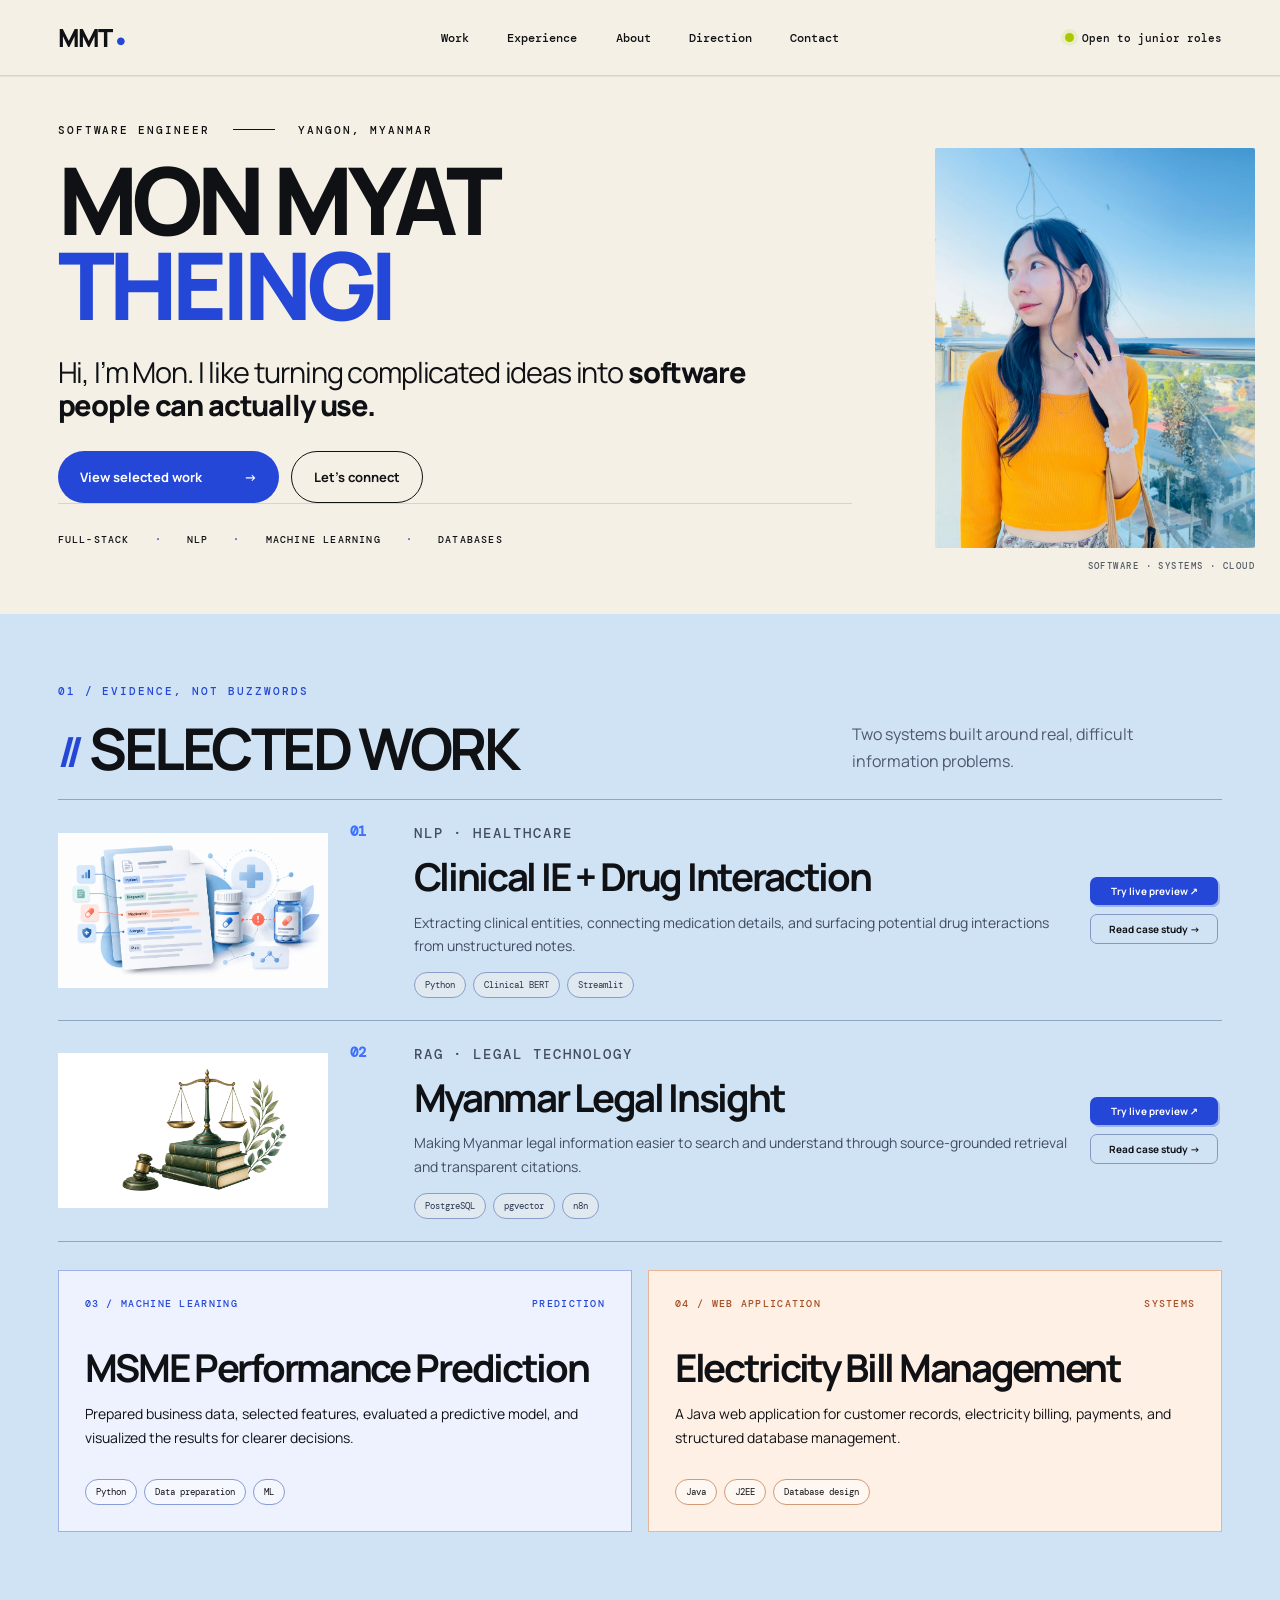
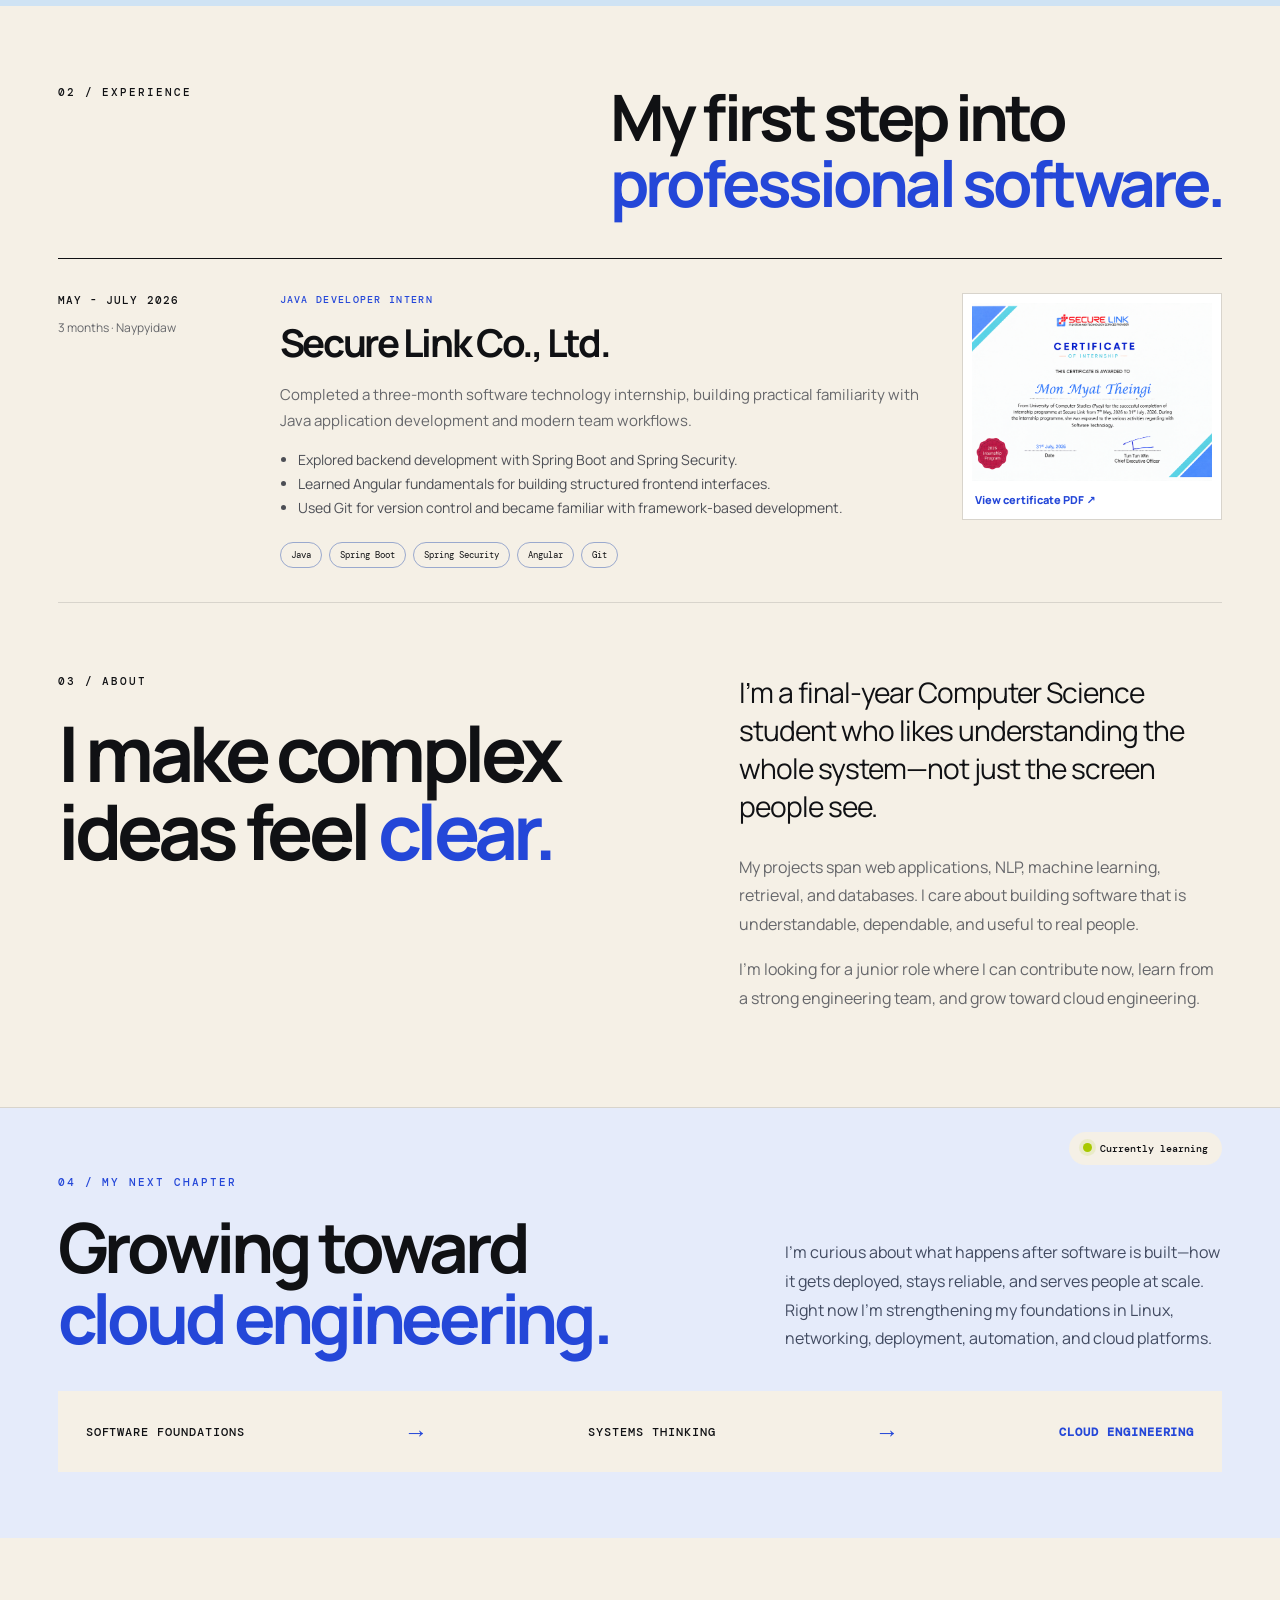
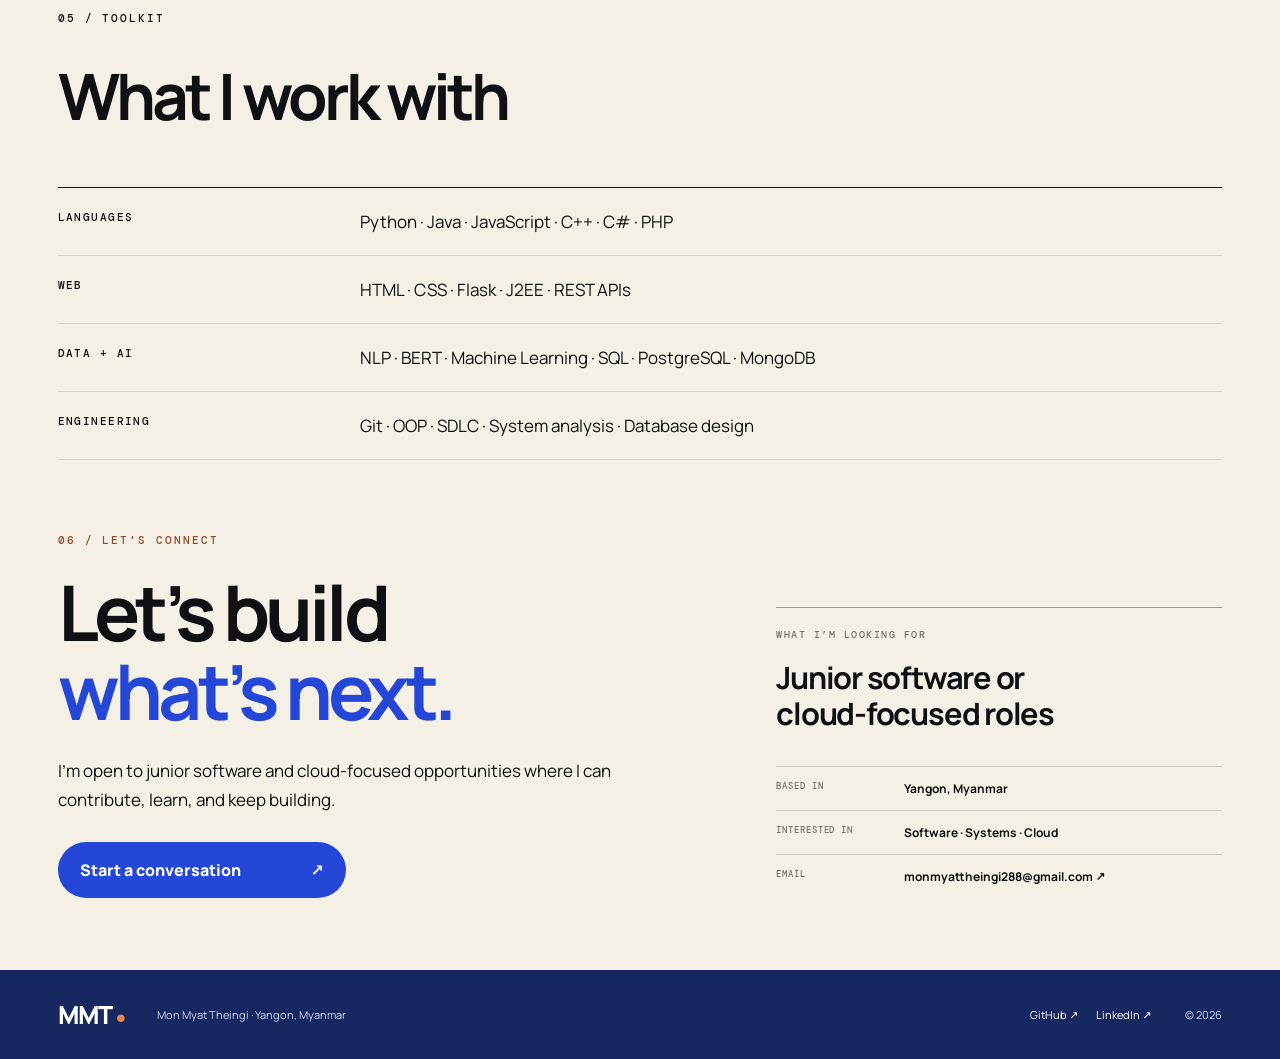
==== commit bbcdf08e: "Correct internship location" ====
--- a/index.html
+++ b/index.html
@@ -55,7 +55,7 @@
     <section class="experience-section" id="experience" aria-labelledby="experience-title">
       <div class="experience-heading reveal"><p class="eyebrow">02 / Experience</p><h2 id="experience-title">My first step into<br><span>professional software.</span></h2></div>
       <article class="experience-card reveal">
-        <div class="experience-meta"><p>May - July 2026</p><span>3 months · Yangon</span></div>
+        <div class="experience-meta"><p>May - July 2026</p><span>3 months · Naypyidaw</span></div>
         <div class="experience-copy"><p class="role-label">Java Developer Intern</p><h3>Secure Link Co., Ltd.</h3><p>Completed a three-month software technology internship, building practical familiarity with Java application development and modern team workflows.</p><ul><li>Explored backend development with Spring Boot and Spring Security.</li><li>Learned Angular fundamentals for building structured frontend interfaces.</li><li>Used Git for version control and became familiar with framework-based development.</li></ul><div class="experience-tags"><span>Java</span><span>Spring Boot</span><span>Spring Security</span><span>Angular</span><span>Git</span></div></div>
         <a class="certificate-link" href="assets/mon-myat-theingi-internship-certificate.pdf" target="_blank"><img src="assets/internship-certificate-professional.png" alt="Secure Link internship completion certificate"><span>View certificate PDF ↗</span></a>
       </article>
--- a/style.css
+++ b/style.css
@@ -156,3 +156,8 @@
 .certificate-link{display:block;text-decoration:none;background:#fff;border:1px solid var(--line);padding:9px;transition:transform .2s}.certificate-link:hover{transform:translateY(-3px)}.certificate-link img{width:100%;aspect-ratio:1.35;object-fit:cover;object-position:center}.certificate-link span{display:block;padding:11px 3px 3px;font-size:11px;font-weight:800;color:var(--blue)}
 @media(max-width:900px){.experience-heading{display:block}.experience-card{grid-template-columns:150px 1fr}.certificate-link{grid-column:2;max-width:340px}}
 @media(max-width:650px){.experience-section{padding-top:58px;padding-bottom:58px}.experience-card{grid-template-columns:1fr;gap:25px}.certificate-link{grid-column:auto}.experience-heading h2{font-size:44px}}
+
+/* Avoid doubled spacing between experience and about */
+.experience-section{padding-bottom:26px}
+.about-section{padding-top:44px}
+@media(max-width:650px){.experience-section{padding-bottom:22px}.about-section{padding-top:38px}}
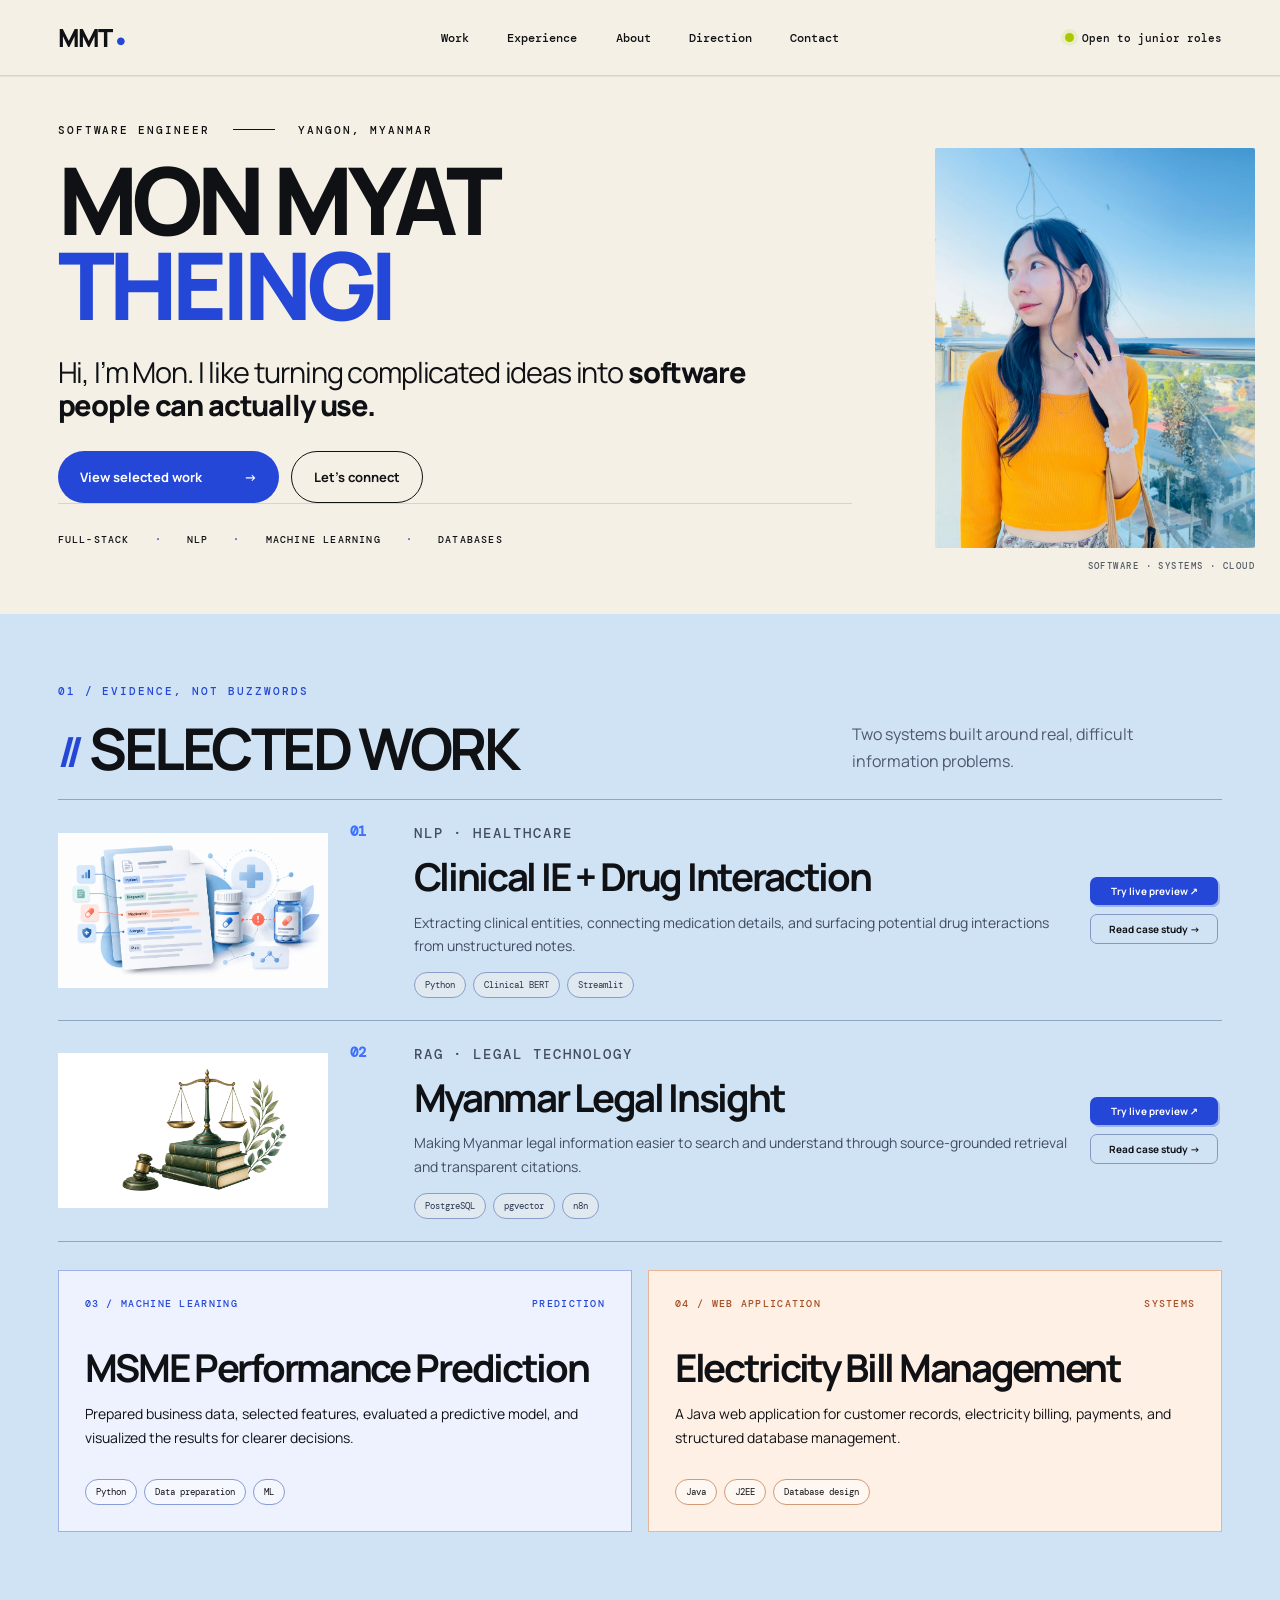
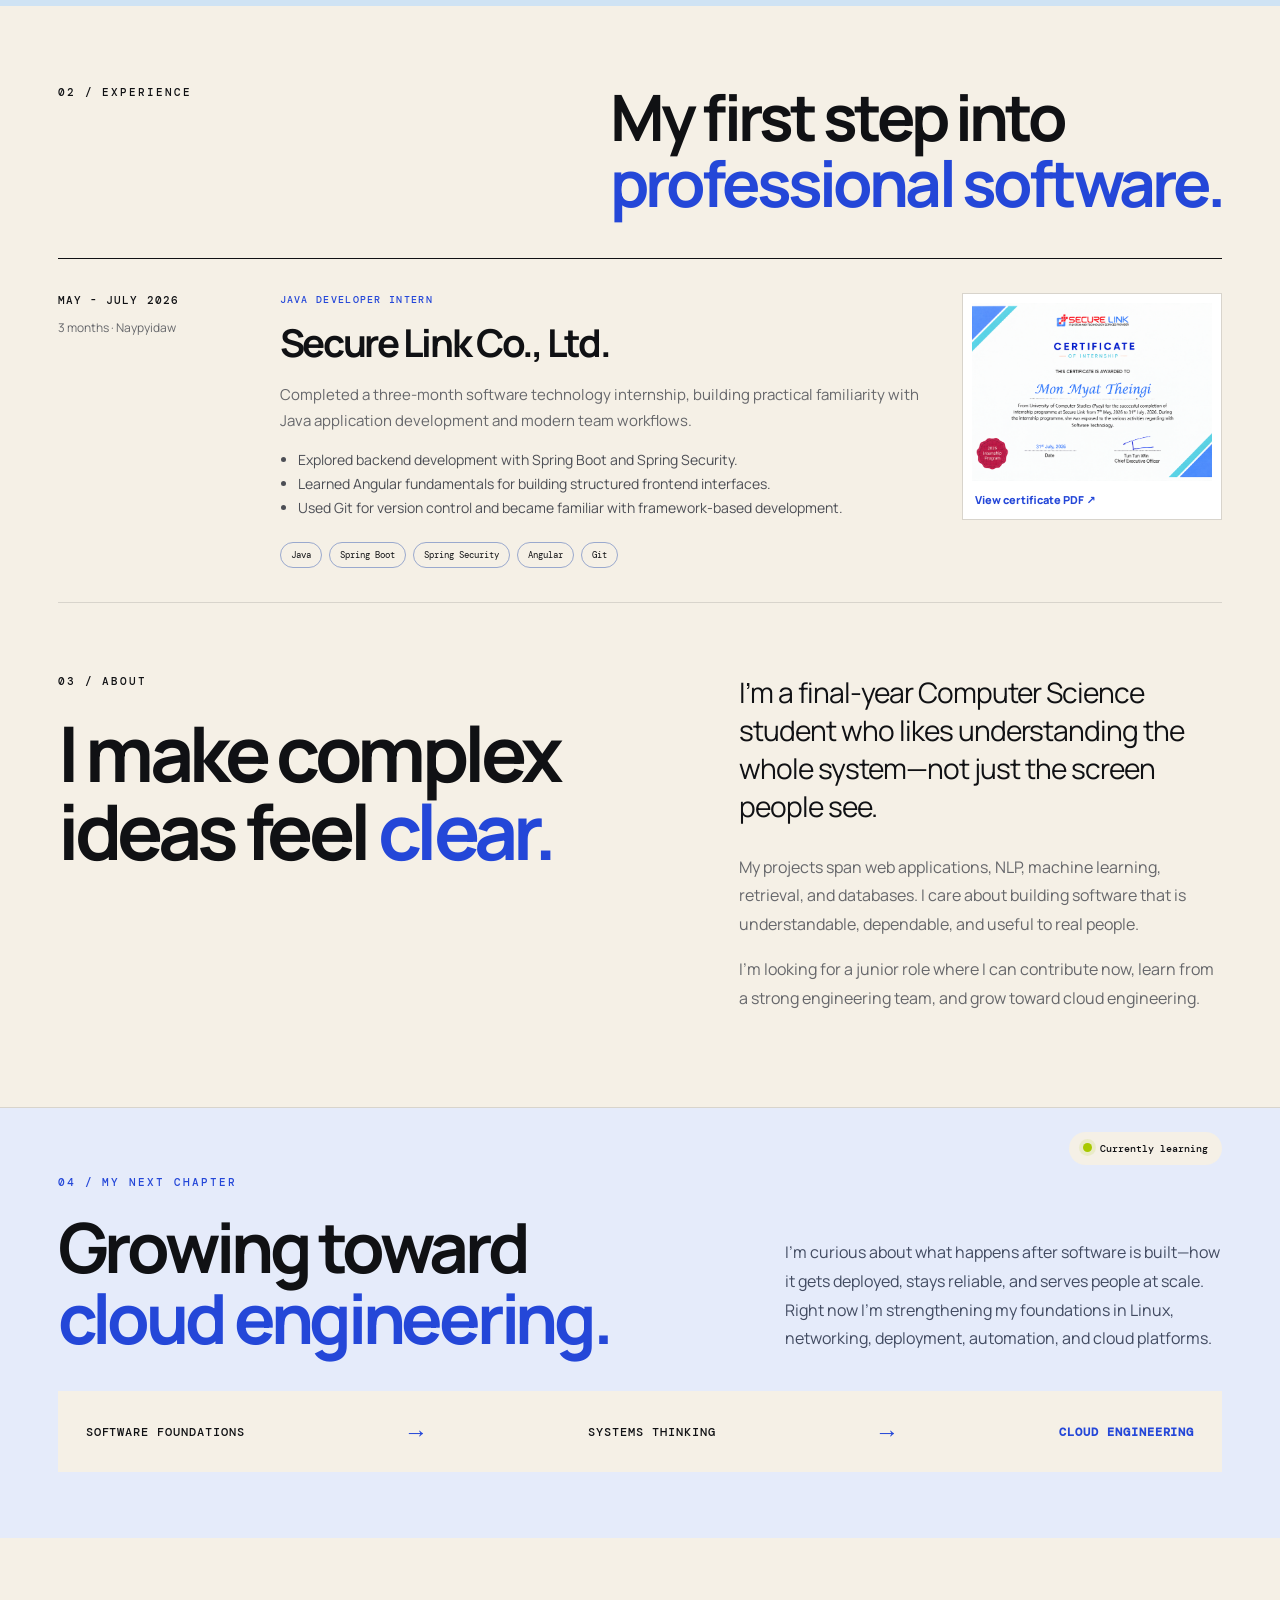
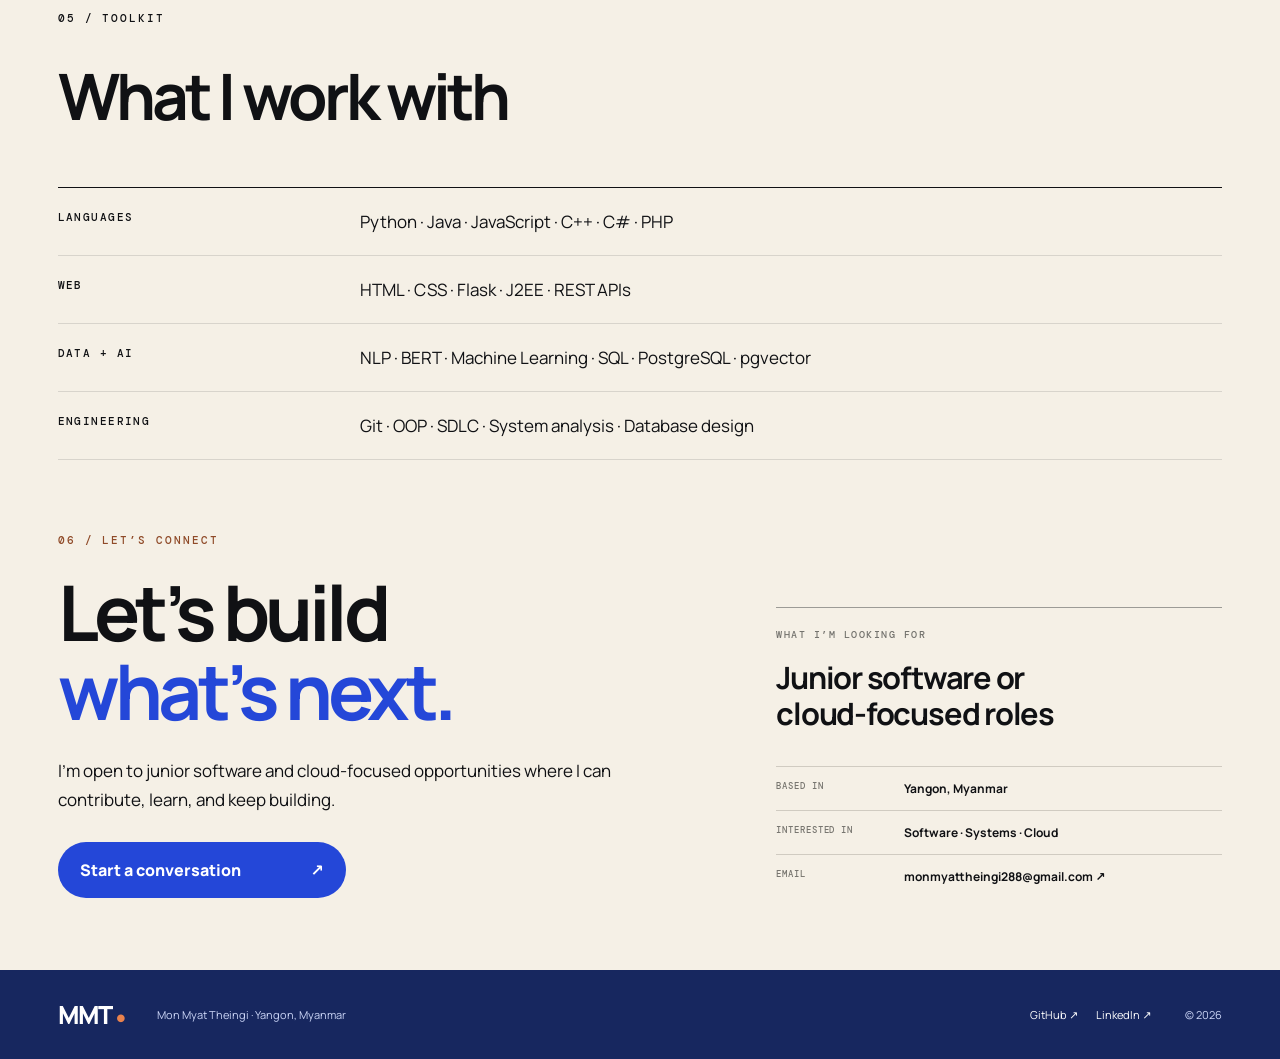
==== commit a5ae1785: "Align portfolio skills with project experience" ====
--- a/index.html
+++ b/index.html
@@ -71,7 +71,7 @@
     </section>
     <section class="toolkit-section" aria-labelledby="toolkit-title">
       <p class="eyebrow">05 / Toolkit</p><h2 id="toolkit-title">What I work with</h2>
-      <div class="toolkit-list reveal"><div><span>Languages</span><p>Python · Java · JavaScript · C++ · C# · PHP</p></div><div><span>Web</span><p>HTML · CSS · Flask · J2EE · REST APIs</p></div><div><span>Data + AI</span><p>NLP · BERT · Machine Learning · SQL · PostgreSQL · MongoDB</p></div><div><span>Engineering</span><p>Git · OOP · SDLC · System analysis · Database design</p></div></div>
+      <div class="toolkit-list reveal"><div><span>Languages</span><p>Python · Java · JavaScript · C++ · C# · PHP</p></div><div><span>Web</span><p>HTML · CSS · Flask · J2EE · REST APIs</p></div><div><span>Data + AI</span><p>NLP · BERT · Machine Learning · SQL · PostgreSQL · pgvector</p></div><div><span>Engineering</span><p>Git · OOP · SDLC · System analysis · Database design</p></div></div>
     </section>
     <section class="contact-section" id="contact" aria-labelledby="contact-title">
       <div class="contact-main"><p class="eyebrow">06 / Let’s connect</p><h2 id="contact-title">Let’s build<br><span>what’s next.</span></h2><p>I’m open to junior software and cloud-focused opportunities where I can contribute, learn, and keep building.</p><a class="contact-button" href="mailto:monmyattheingi288@gmail.com">Start a conversation <span>↗</span></a></div>
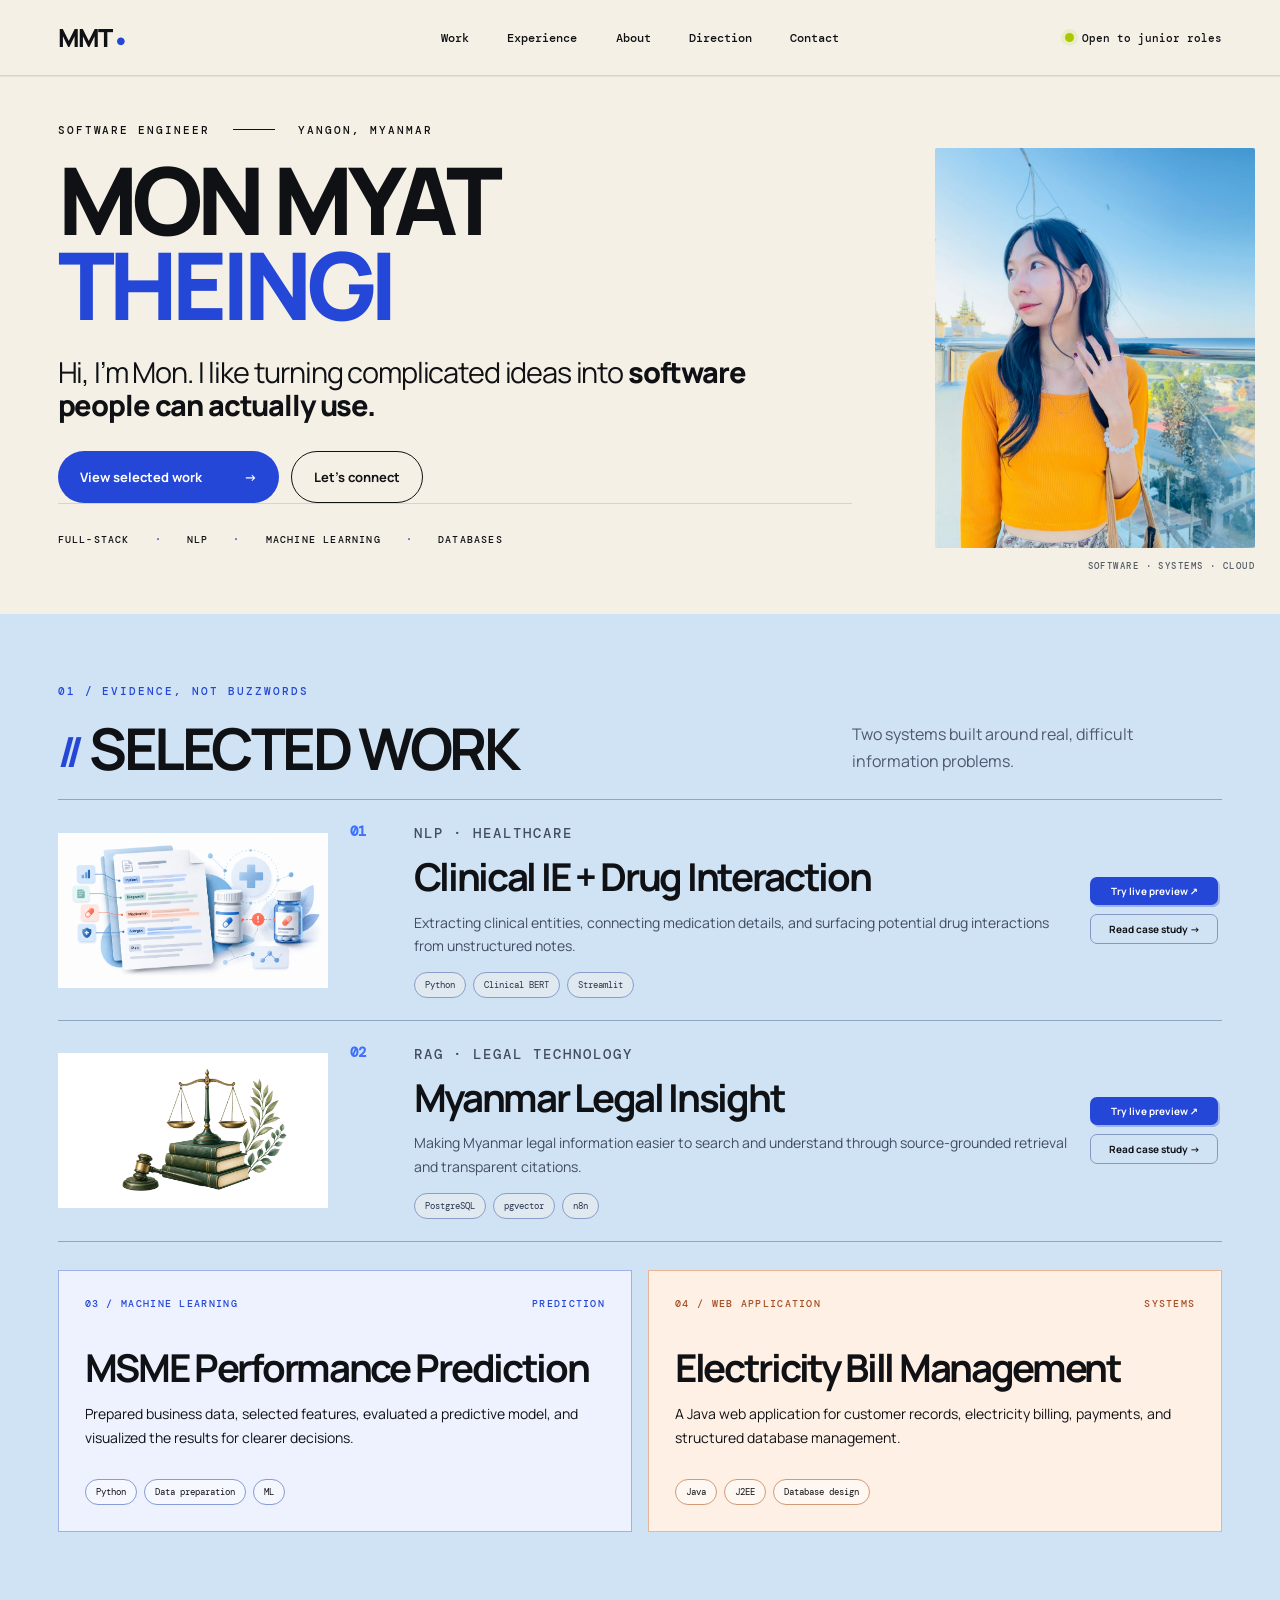
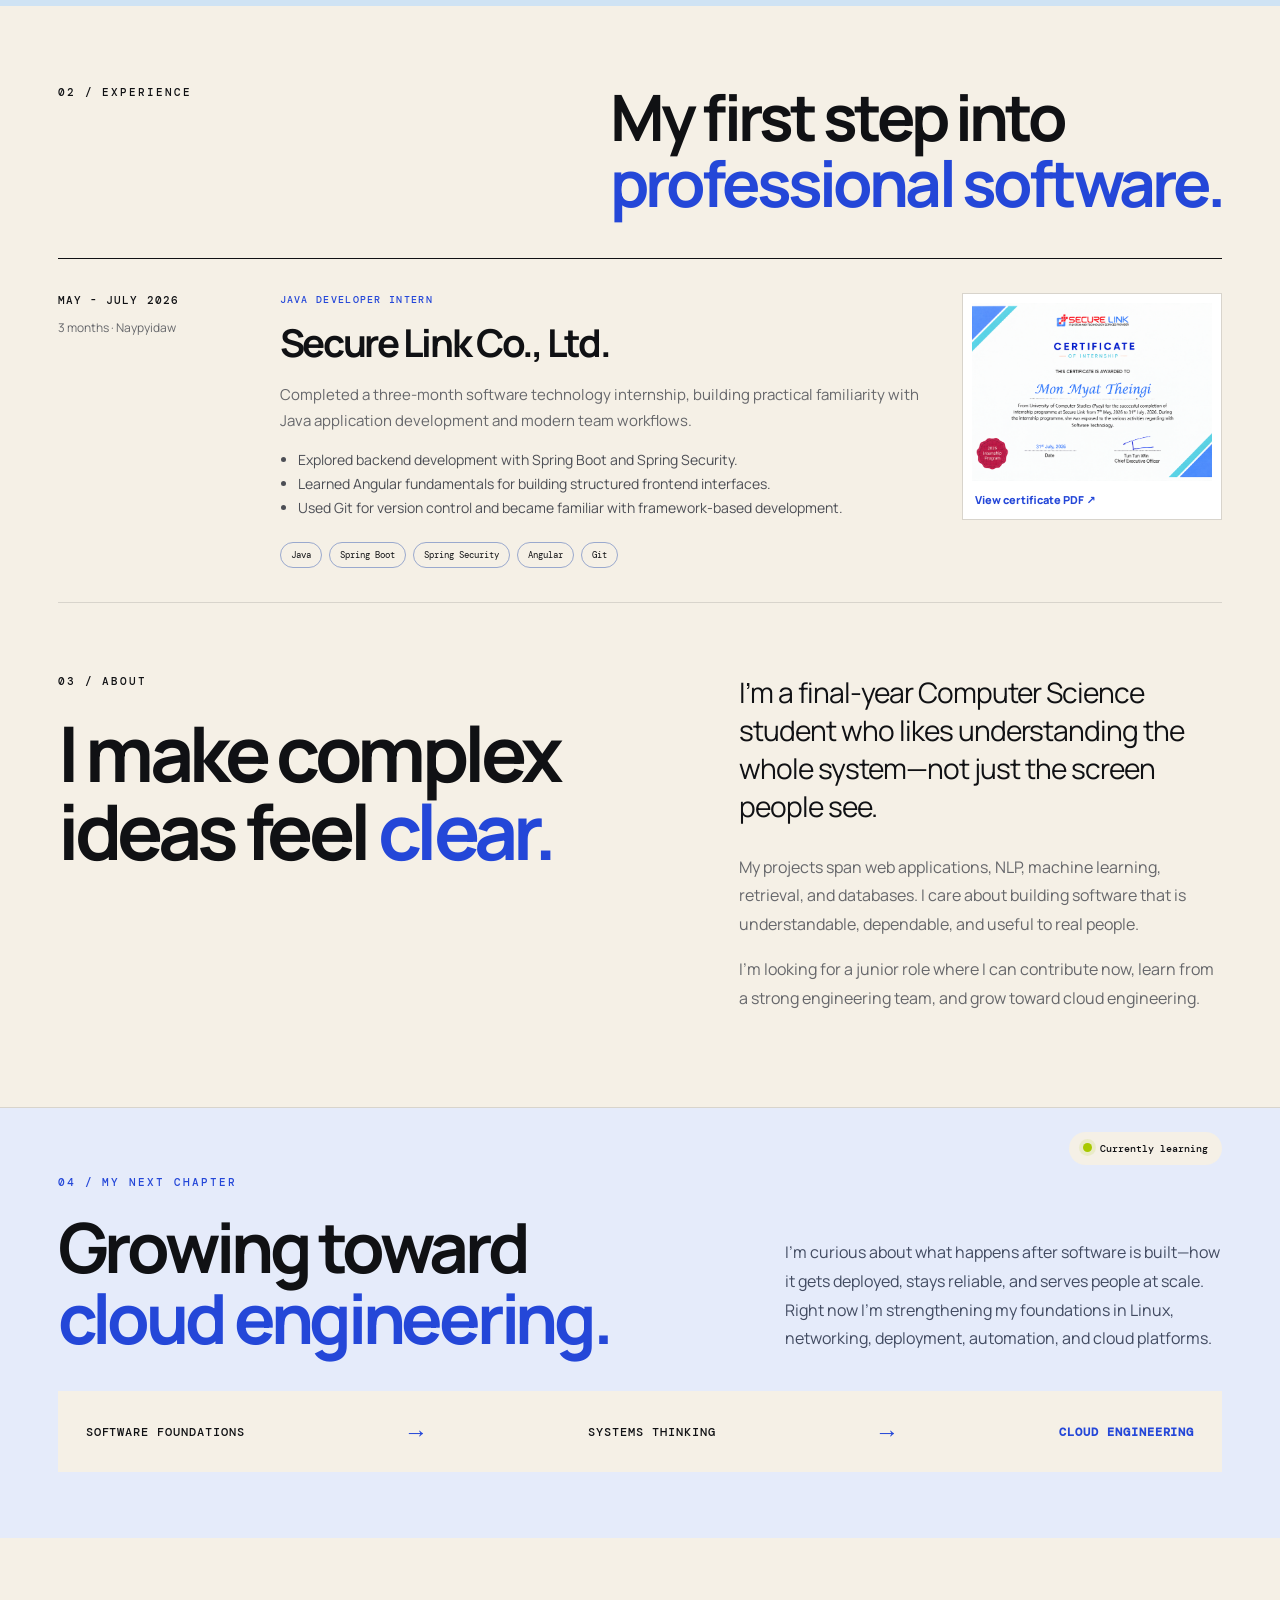
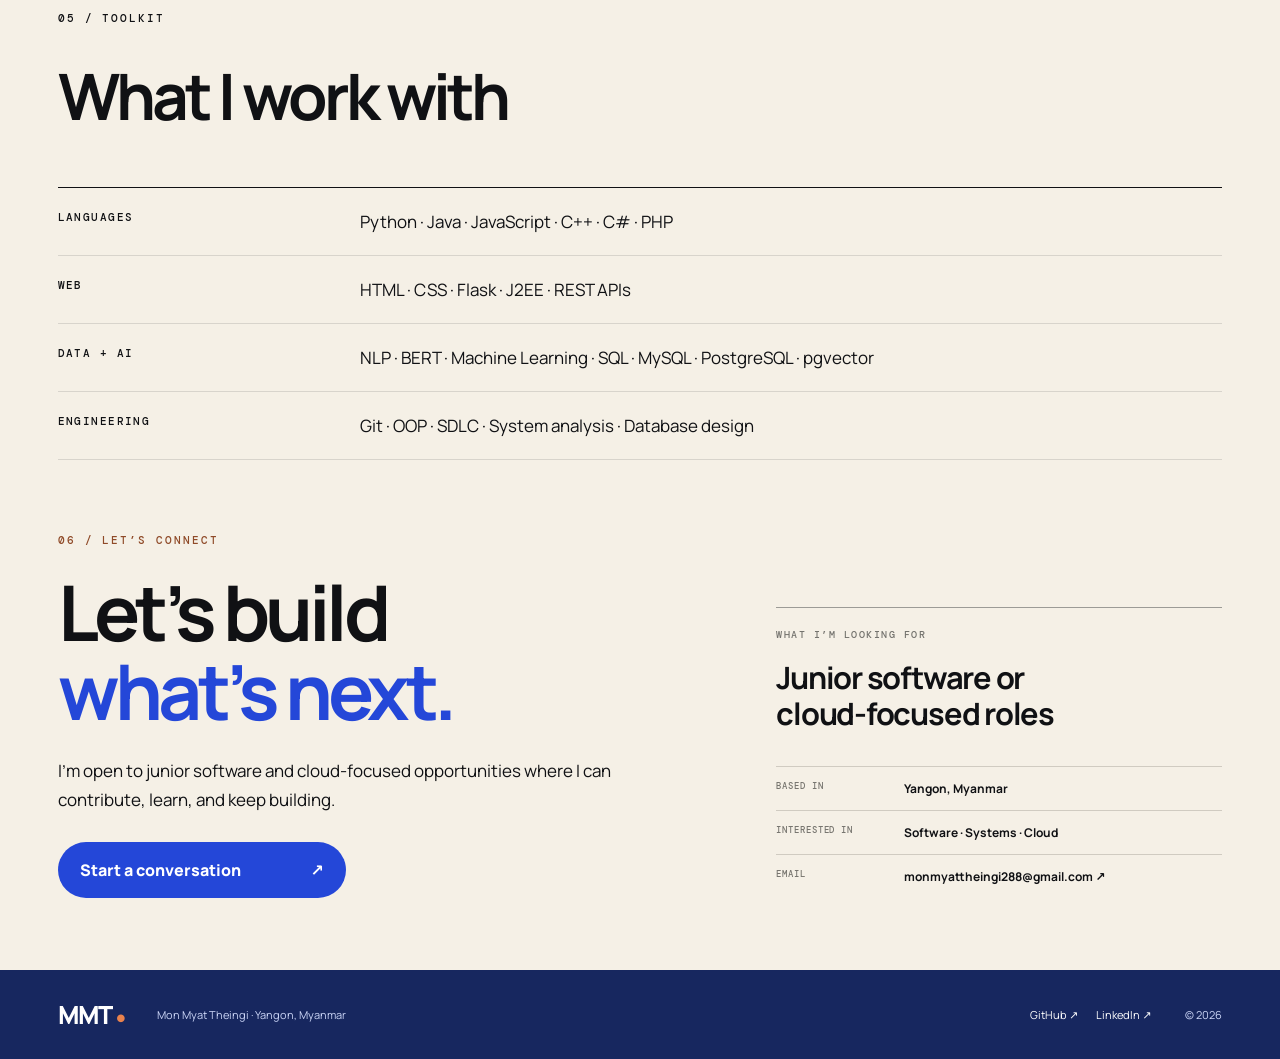
==== commit f2affd98: "Add verified MySQL experience" ====
--- a/index.html
+++ b/index.html
@@ -71,7 +71,7 @@
     </section>
     <section class="toolkit-section" aria-labelledby="toolkit-title">
       <p class="eyebrow">05 / Toolkit</p><h2 id="toolkit-title">What I work with</h2>
-      <div class="toolkit-list reveal"><div><span>Languages</span><p>Python · Java · JavaScript · C++ · C# · PHP</p></div><div><span>Web</span><p>HTML · CSS · Flask · J2EE · REST APIs</p></div><div><span>Data + AI</span><p>NLP · BERT · Machine Learning · SQL · PostgreSQL · pgvector</p></div><div><span>Engineering</span><p>Git · OOP · SDLC · System analysis · Database design</p></div></div>
+      <div class="toolkit-list reveal"><div><span>Languages</span><p>Python · Java · JavaScript · C++ · C# · PHP</p></div><div><span>Web</span><p>HTML · CSS · Flask · J2EE · REST APIs</p></div><div><span>Data + AI</span><p>NLP · BERT · Machine Learning · SQL · MySQL · PostgreSQL · pgvector</p></div><div><span>Engineering</span><p>Git · OOP · SDLC · System analysis · Database design</p></div></div>
     </section>
     <section class="contact-section" id="contact" aria-labelledby="contact-title">
       <div class="contact-main"><p class="eyebrow">06 / Let’s connect</p><h2 id="contact-title">Let’s build<br><span>what’s next.</span></h2><p>I’m open to junior software and cloud-focused opportunities where I can contribute, learn, and keep building.</p><a class="contact-button" href="mailto:monmyattheingi288@gmail.com">Start a conversation <span>↗</span></a></div>
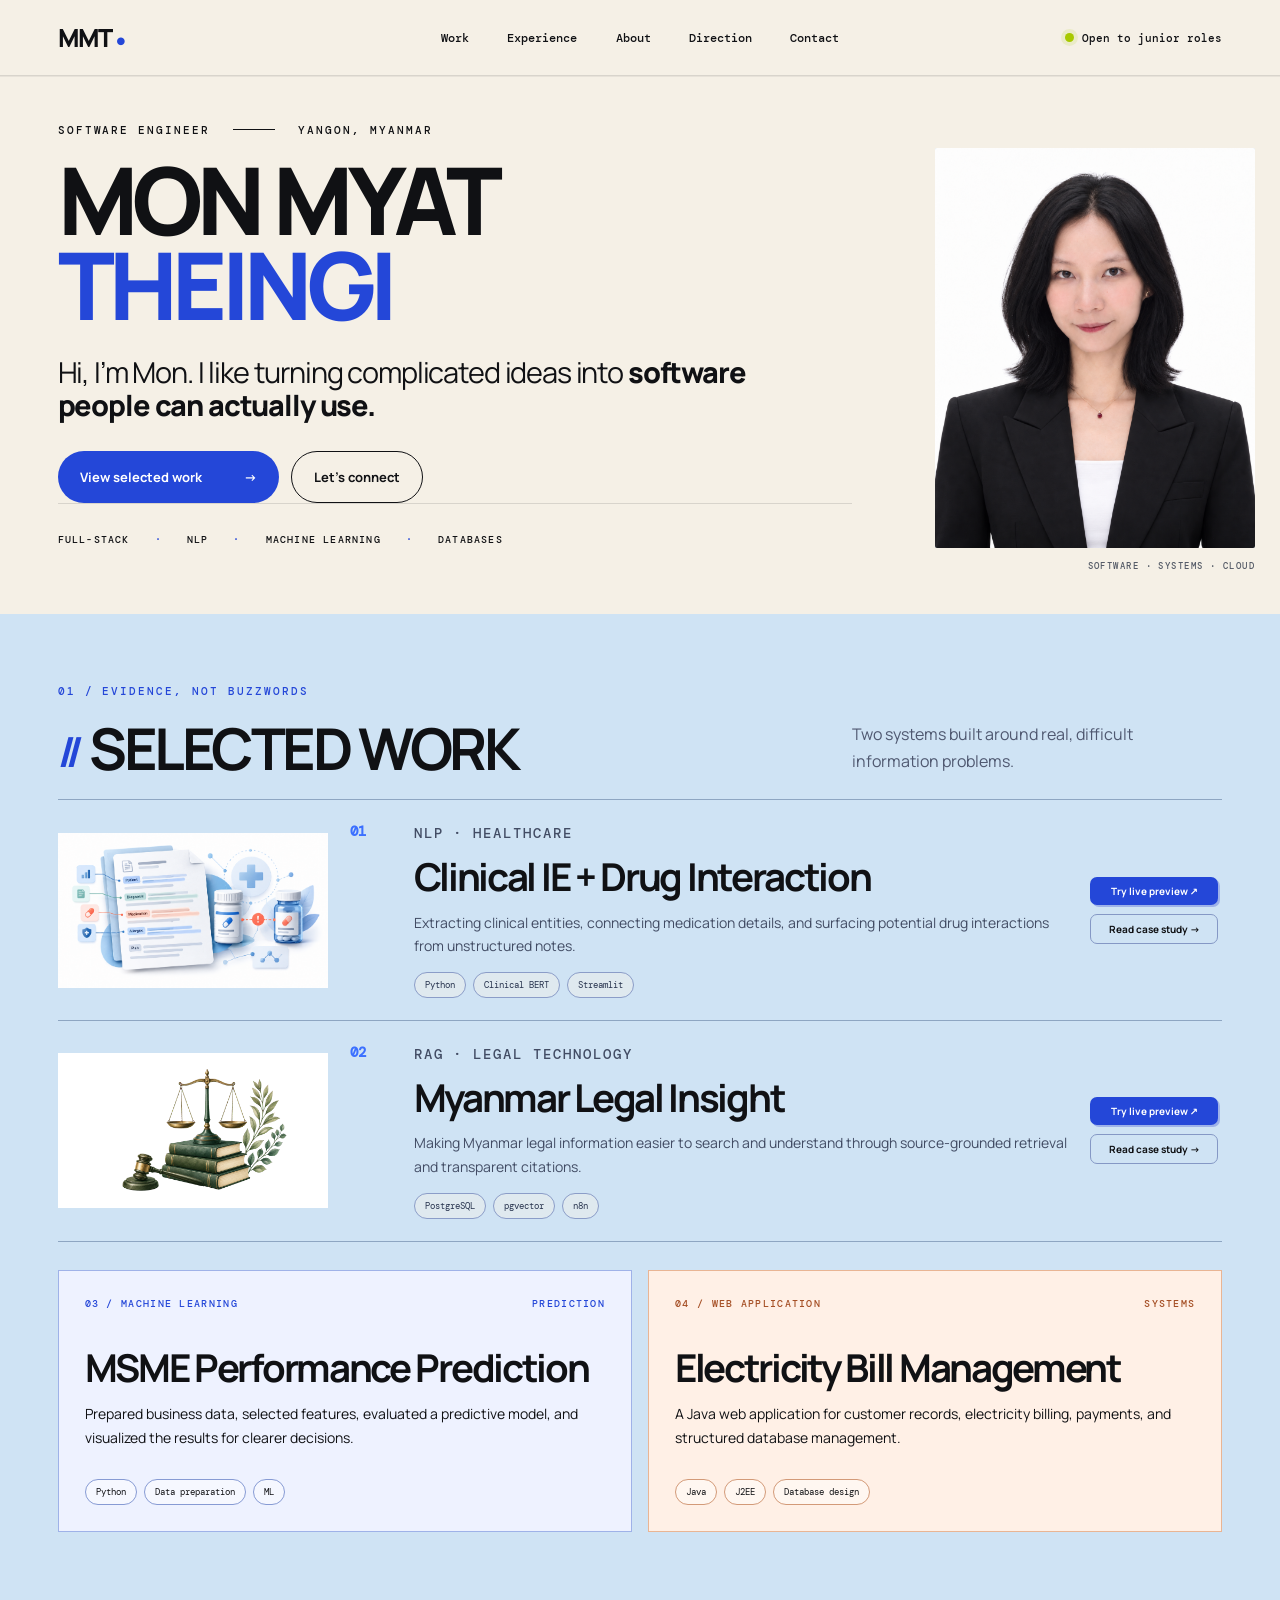
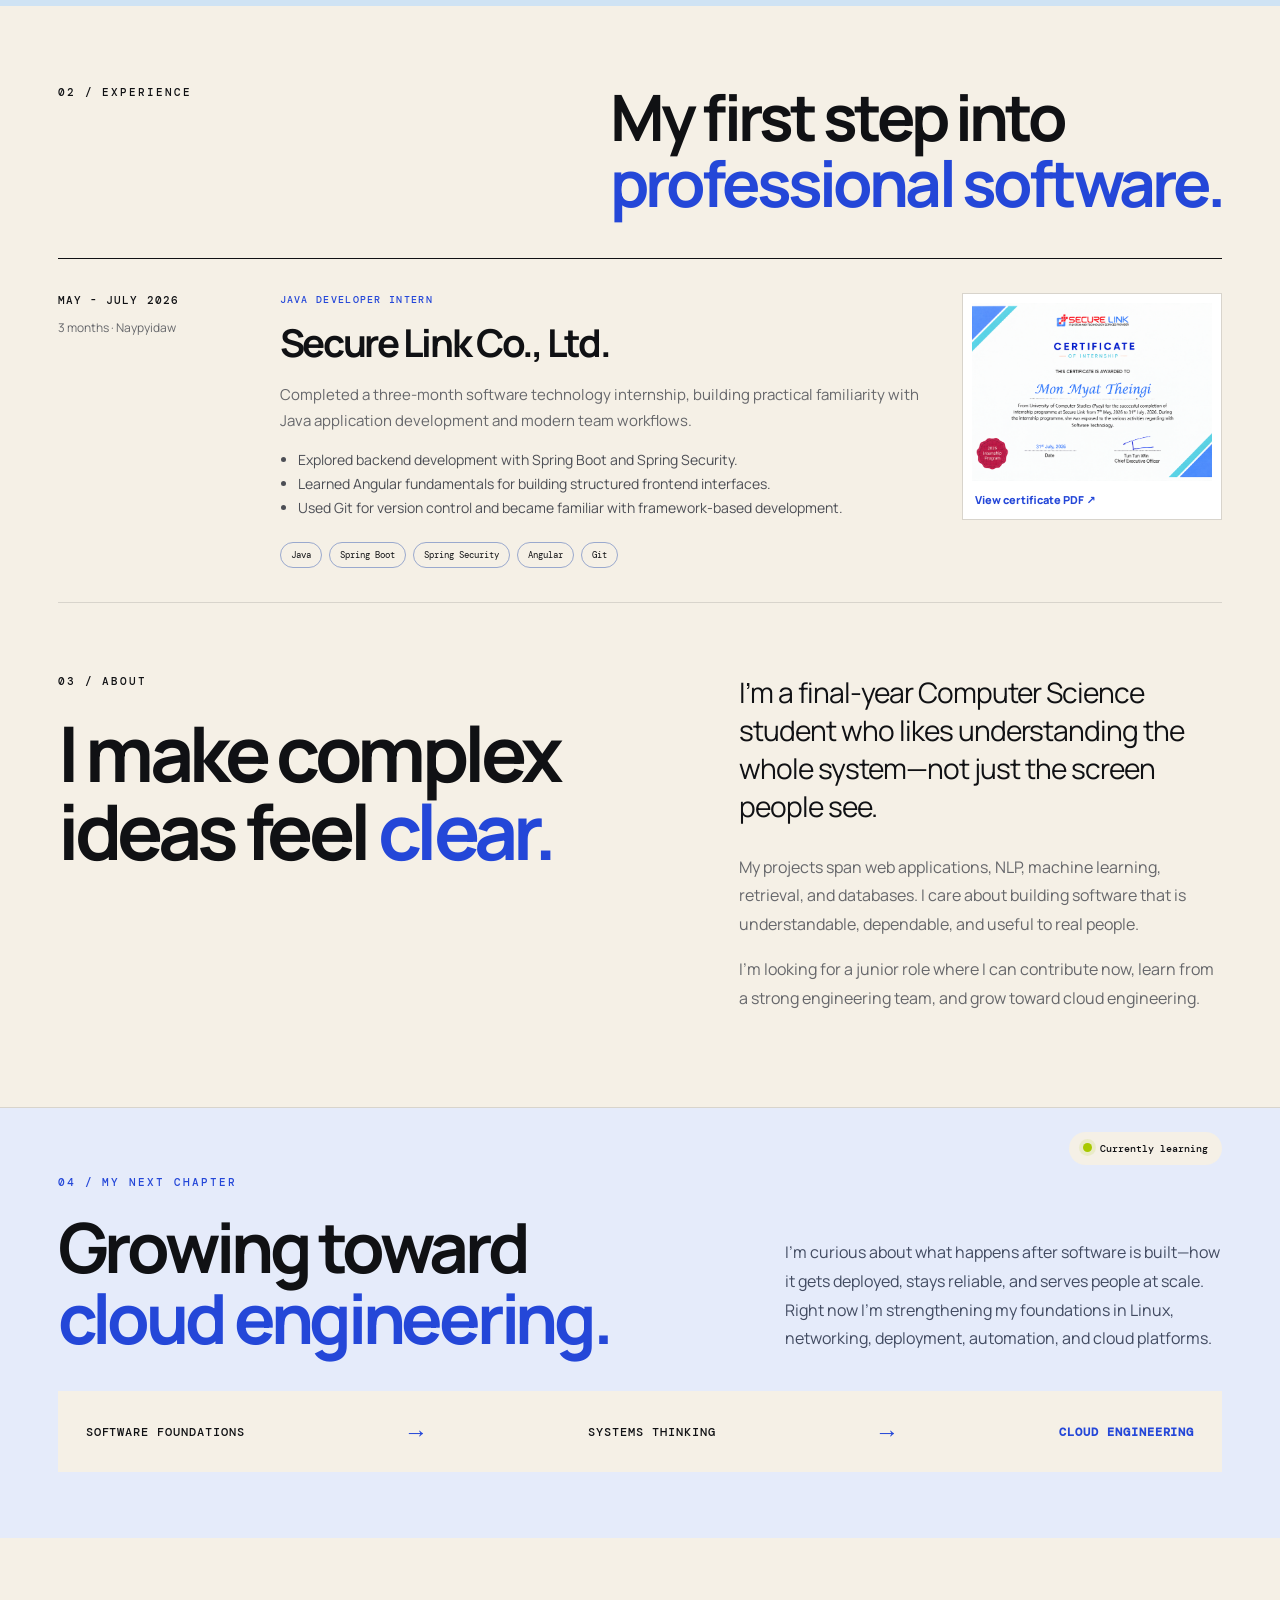
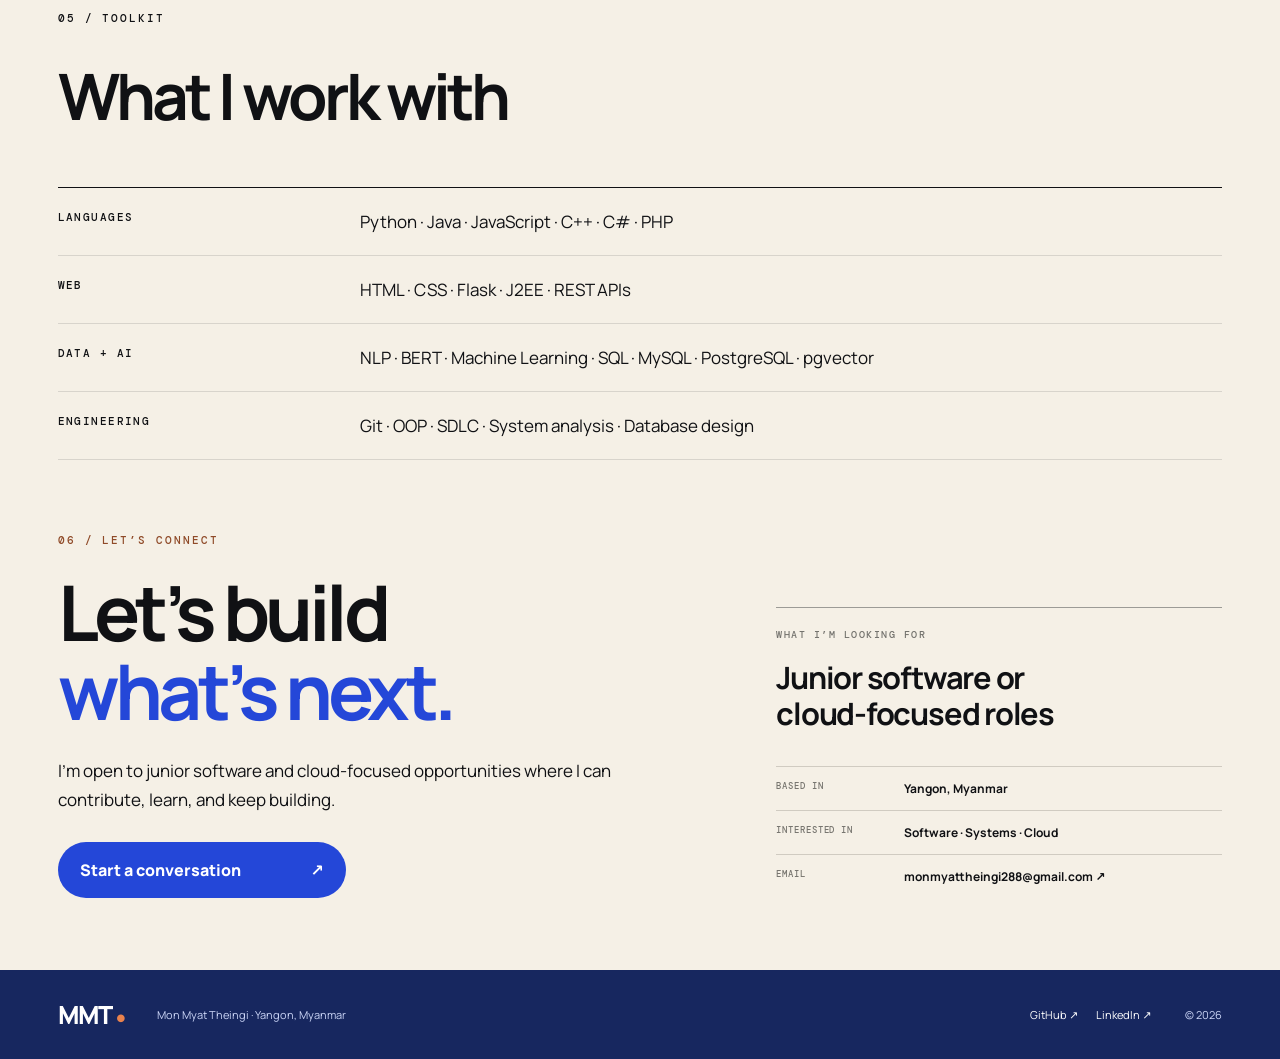
==== commit 95d515f9: "Update main portfolio portrait" ====
--- a/index.html
+++ b/index.html
@@ -29,7 +29,7 @@
         <ul class="hero-disciplines" aria-label="Areas of practice"><li>Full-stack</li><li>NLP</li><li>Machine learning</li><li>Databases</li></ul>
       </div>
       <div class="hero-visual reveal">
-        <div class="hero-portrait"><img src="assets/profile.jpg" alt="Mon Myat Theingi in Yangon"></div>
+        <div class="hero-portrait"><img src="assets/profile-professional.png" alt="Professional portrait of Mon Myat Theingi"></div>
         <p class="visual-caption">Software · systems · cloud</p>
       </div>
     </section>
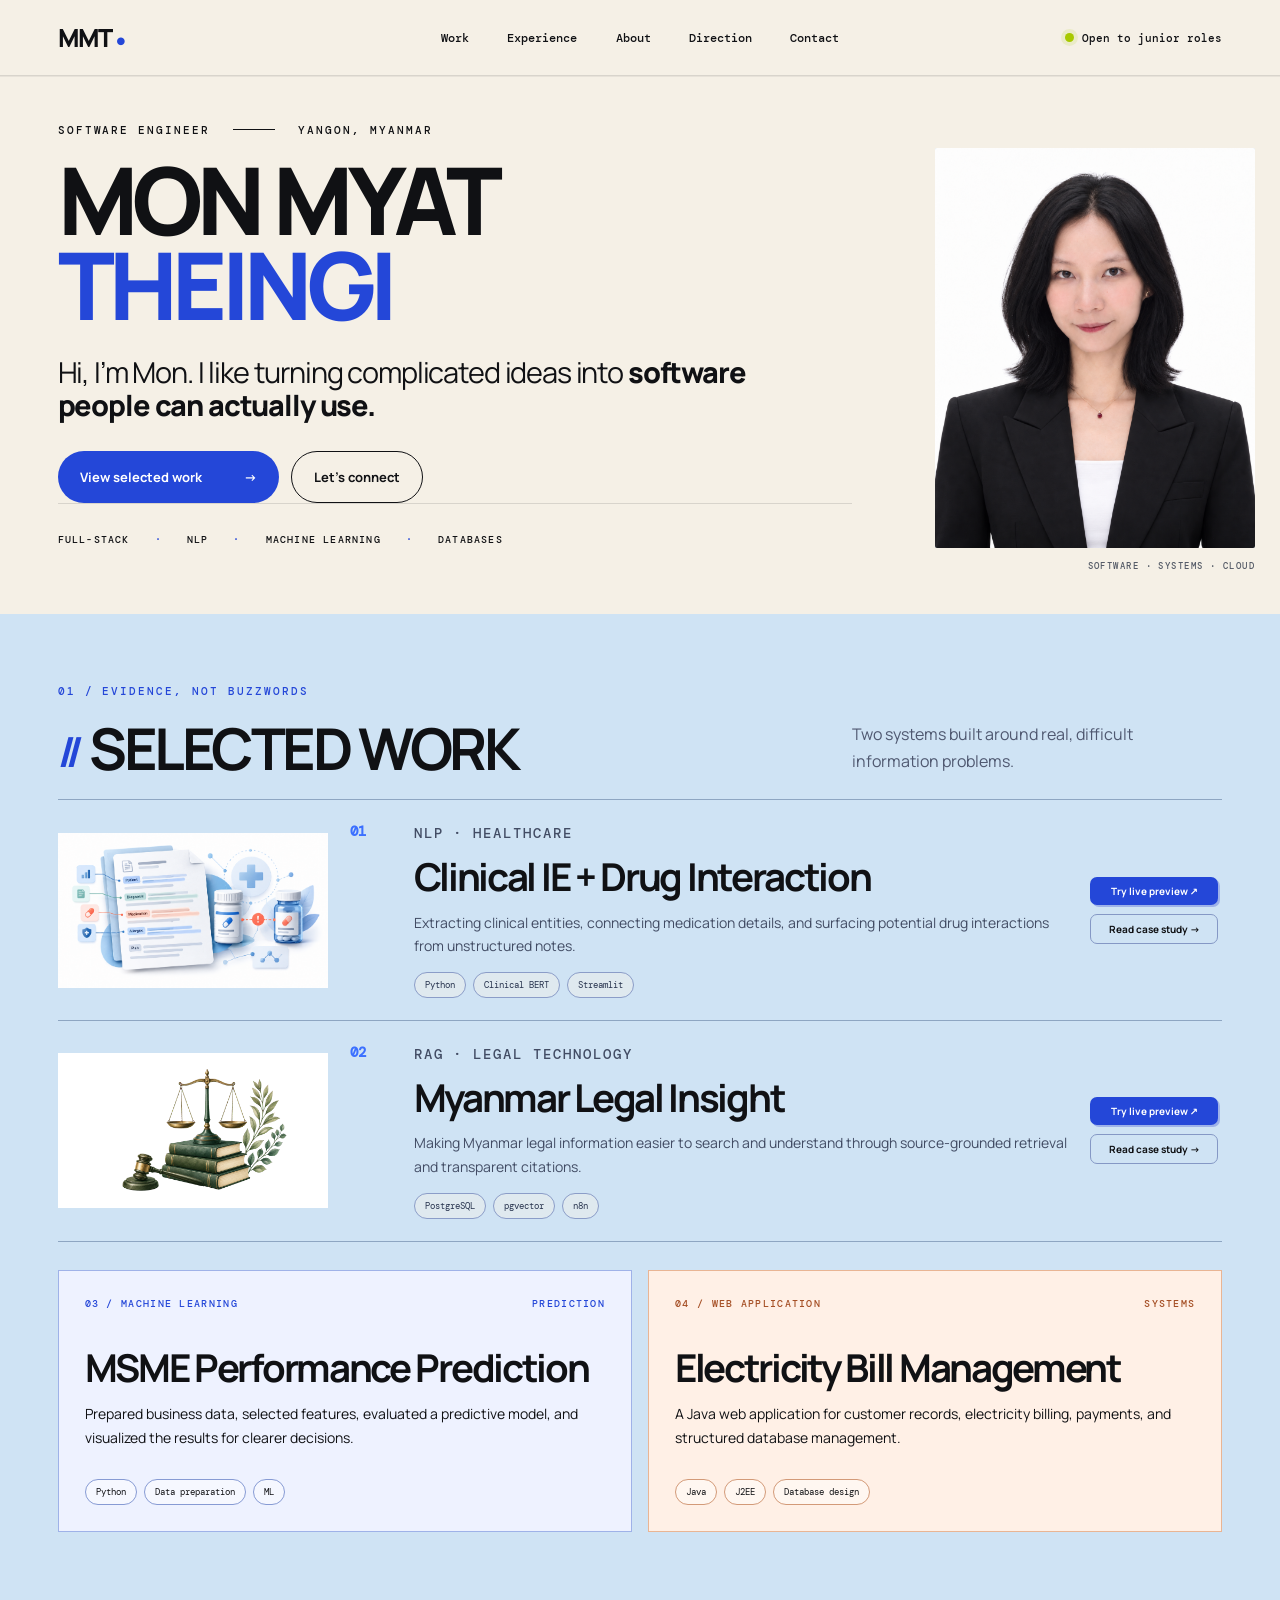
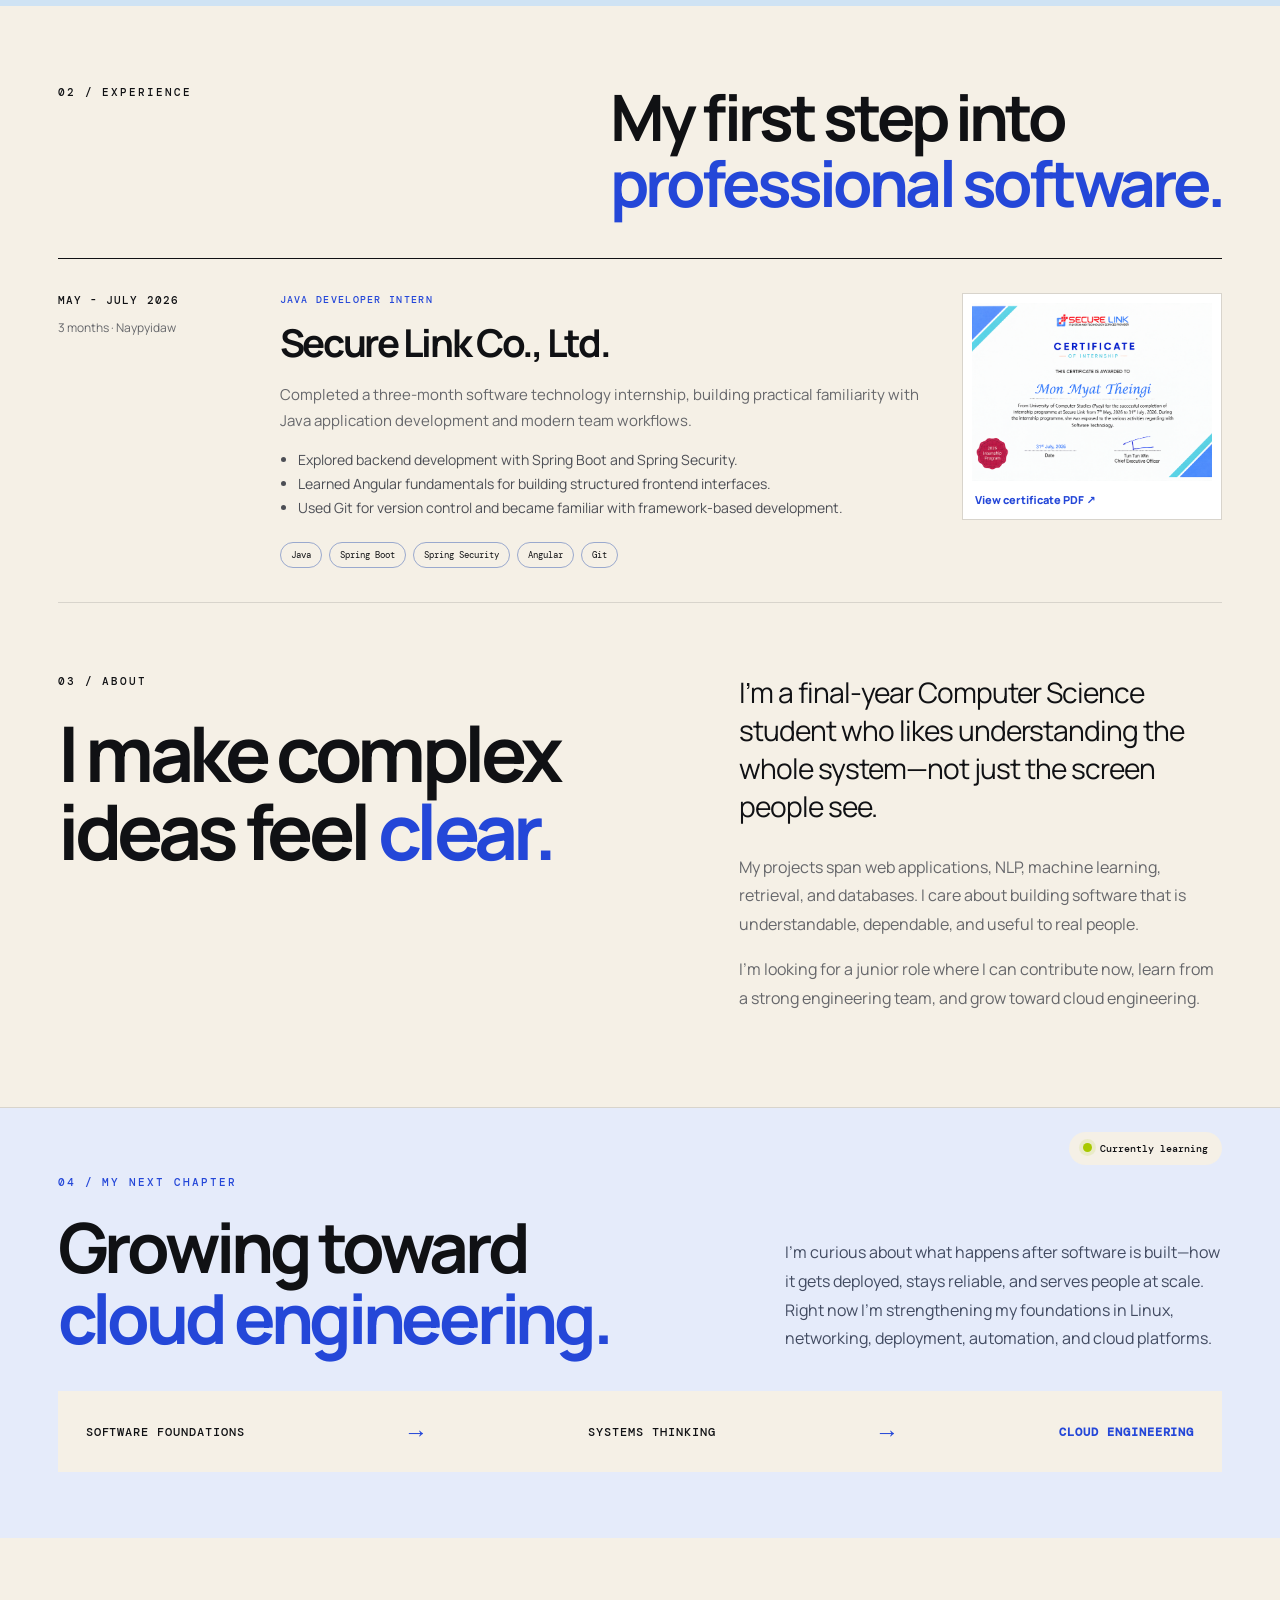
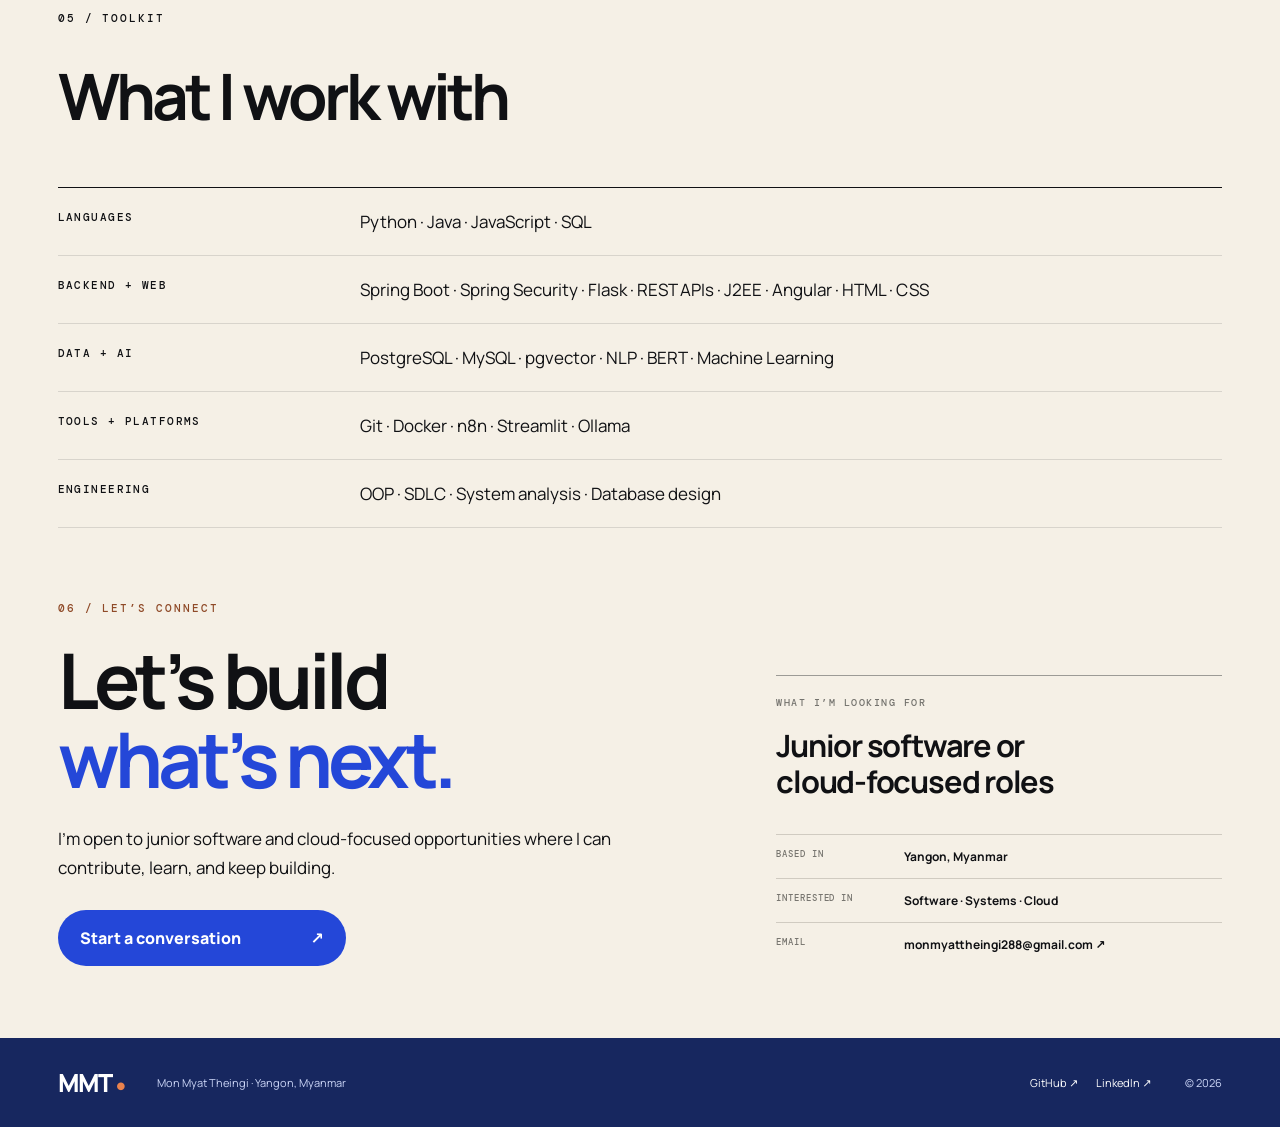
==== commit ca0da86f: "Refine portfolio toolkit for junior roles" ====
--- a/index.html
+++ b/index.html
@@ -71,7 +71,7 @@
     </section>
     <section class="toolkit-section" aria-labelledby="toolkit-title">
       <p class="eyebrow">05 / Toolkit</p><h2 id="toolkit-title">What I work with</h2>
-      <div class="toolkit-list reveal"><div><span>Languages</span><p>Python · Java · JavaScript · C++ · C# · PHP</p></div><div><span>Web</span><p>HTML · CSS · Flask · J2EE · REST APIs</p></div><div><span>Data + AI</span><p>NLP · BERT · Machine Learning · SQL · MySQL · PostgreSQL · pgvector</p></div><div><span>Engineering</span><p>Git · OOP · SDLC · System analysis · Database design</p></div></div>
+      <div class="toolkit-list reveal"><div><span>Languages</span><p>Python · Java · JavaScript · SQL</p></div><div><span>Backend + Web</span><p>Spring Boot · Spring Security · Flask · REST APIs · J2EE · Angular · HTML · CSS</p></div><div><span>Data + AI</span><p>PostgreSQL · MySQL · pgvector · NLP · BERT · Machine Learning</p></div><div><span>Tools + Platforms</span><p>Git · Docker · n8n · Streamlit · Ollama</p></div><div><span>Engineering</span><p>OOP · SDLC · System analysis · Database design</p></div></div>
     </section>
     <section class="contact-section" id="contact" aria-labelledby="contact-title">
       <div class="contact-main"><p class="eyebrow">06 / Let’s connect</p><h2 id="contact-title">Let’s build<br><span>what’s next.</span></h2><p>I’m open to junior software and cloud-focused opportunities where I can contribute, learn, and keep building.</p><a class="contact-button" href="mailto:monmyattheingi288@gmail.com">Start a conversation <span>↗</span></a></div>
